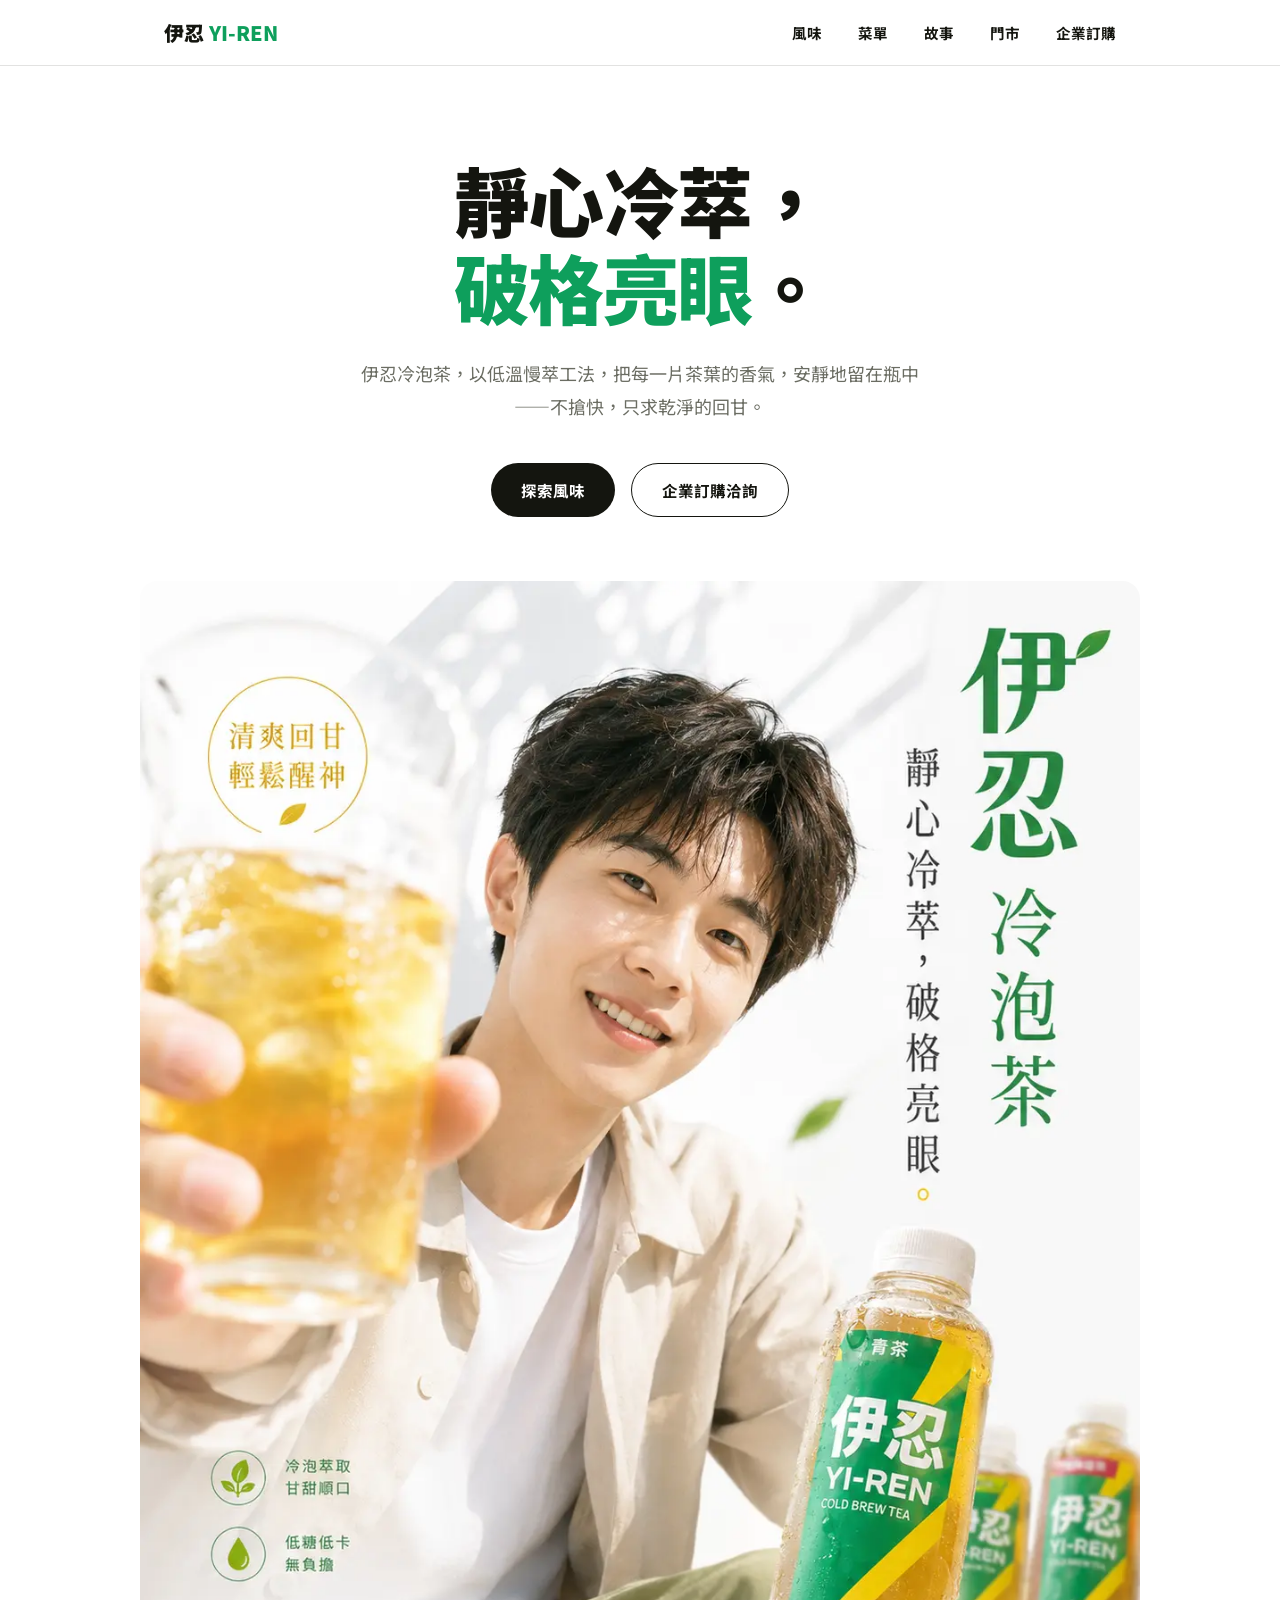
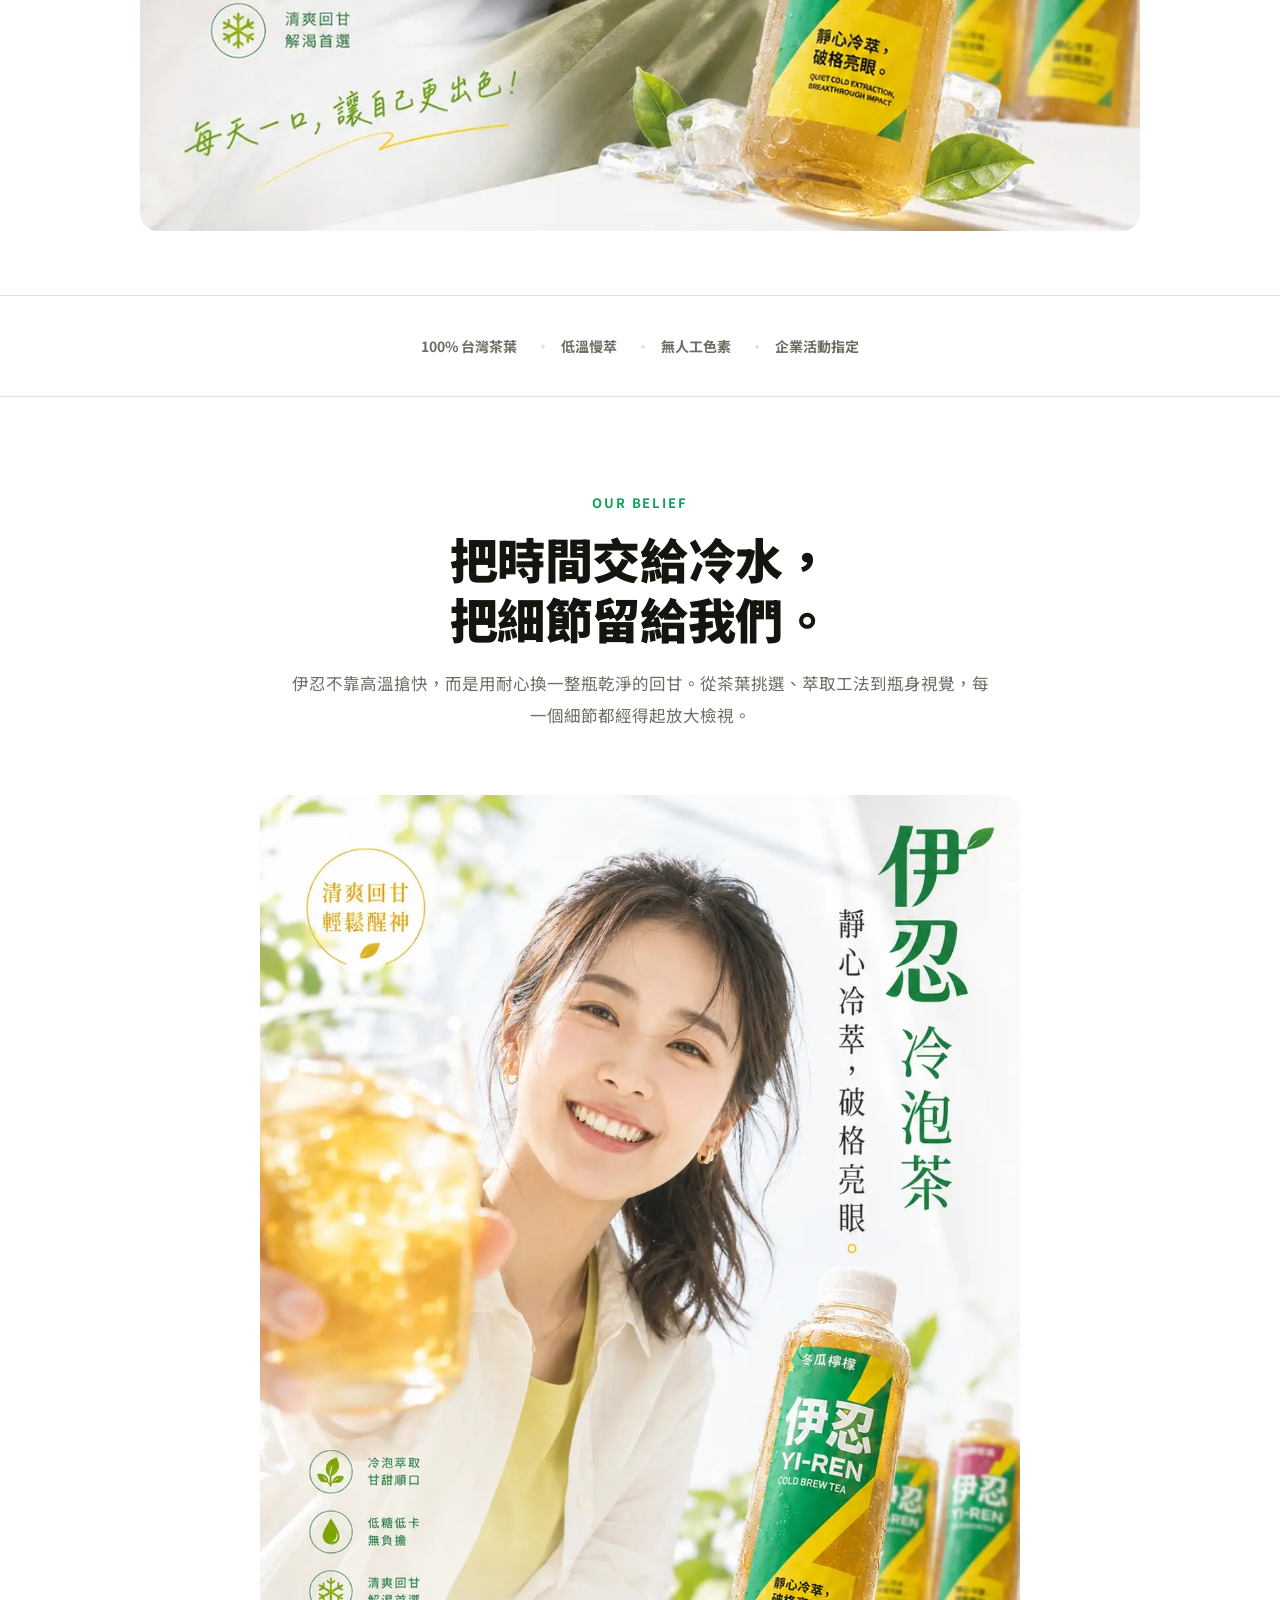
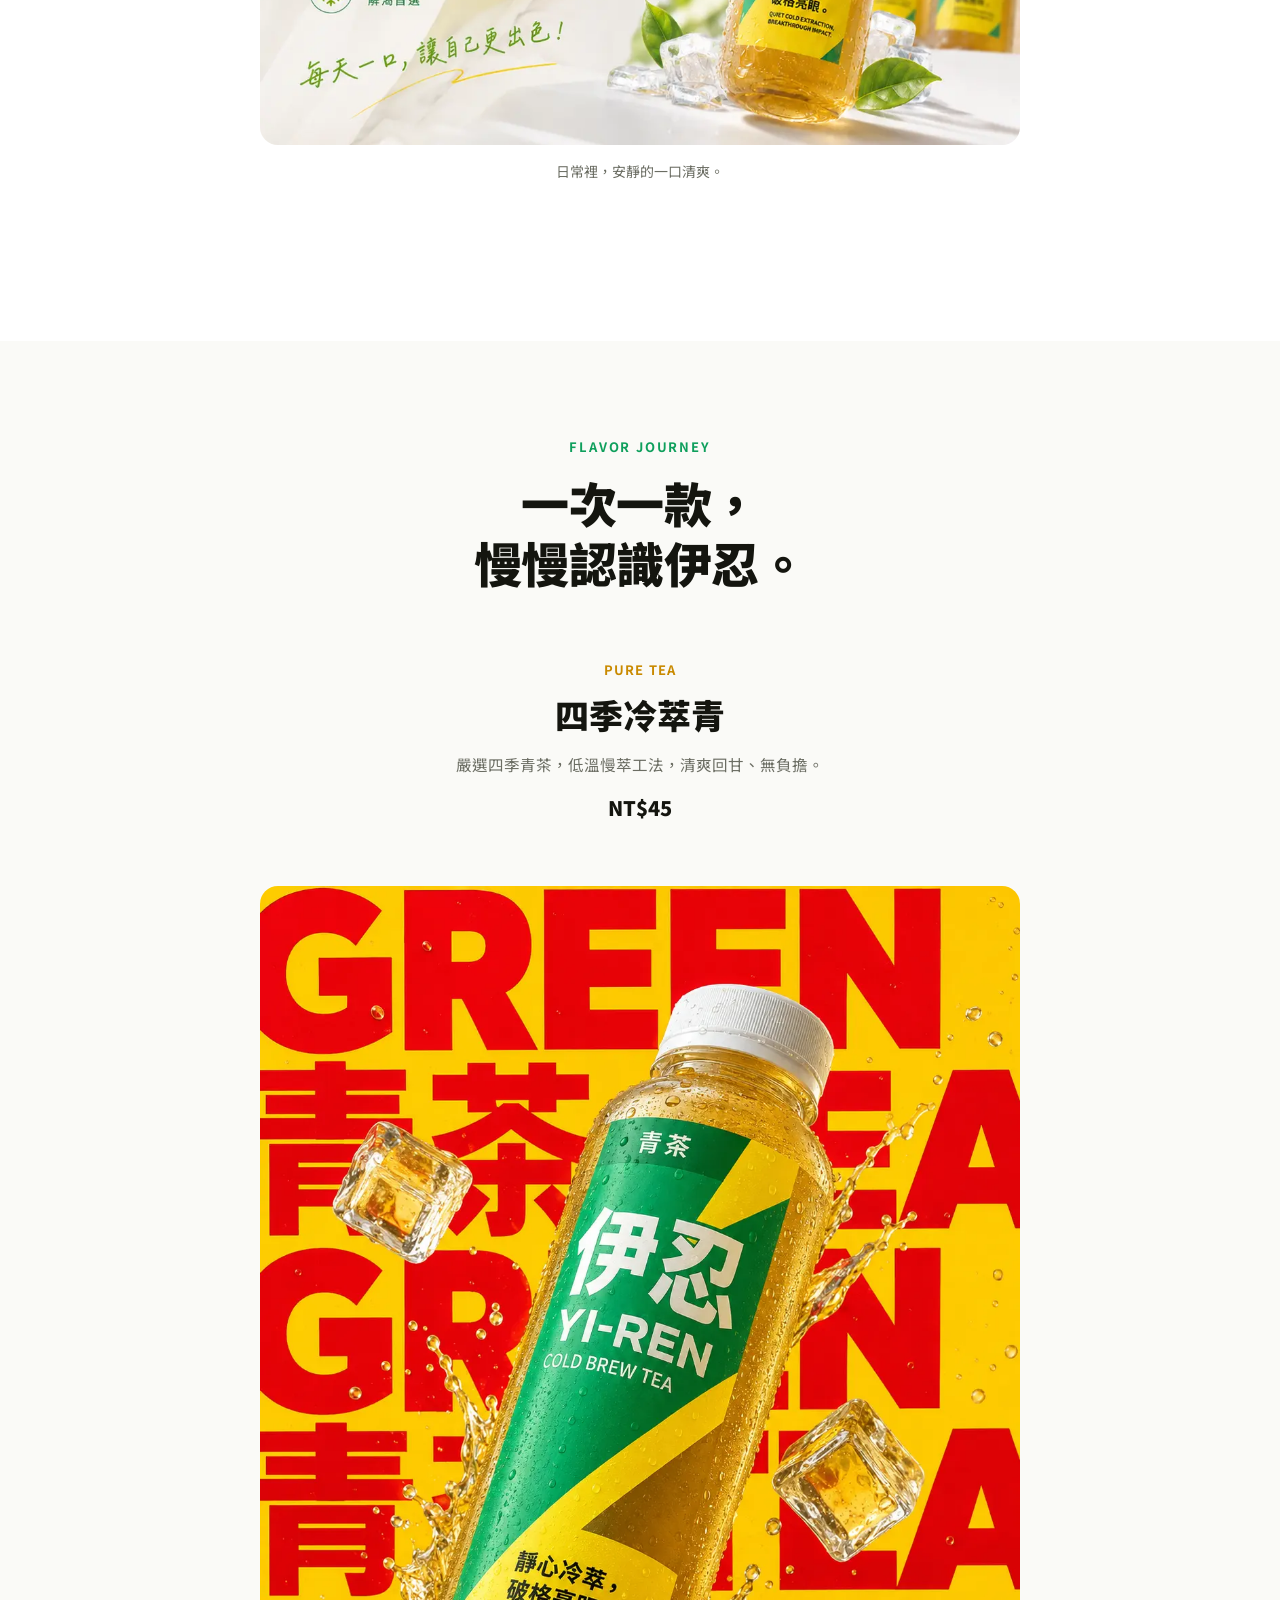
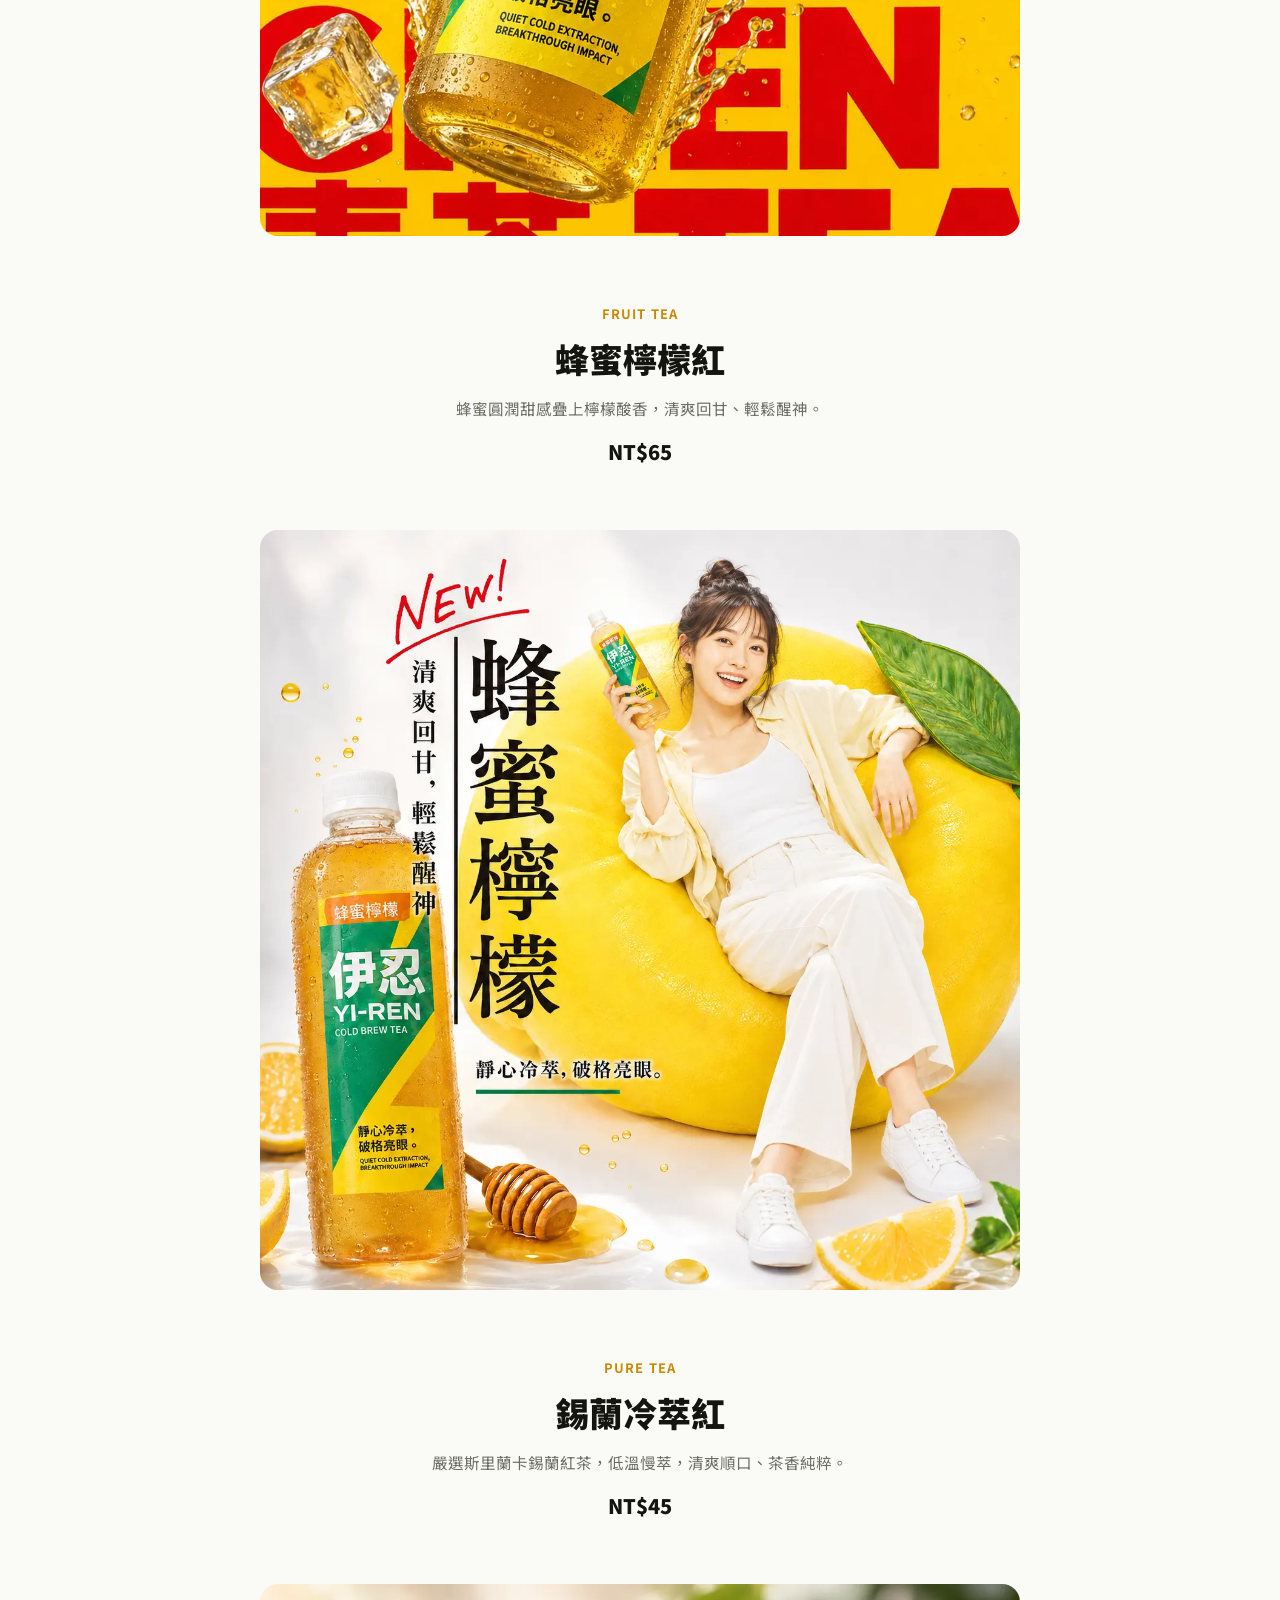
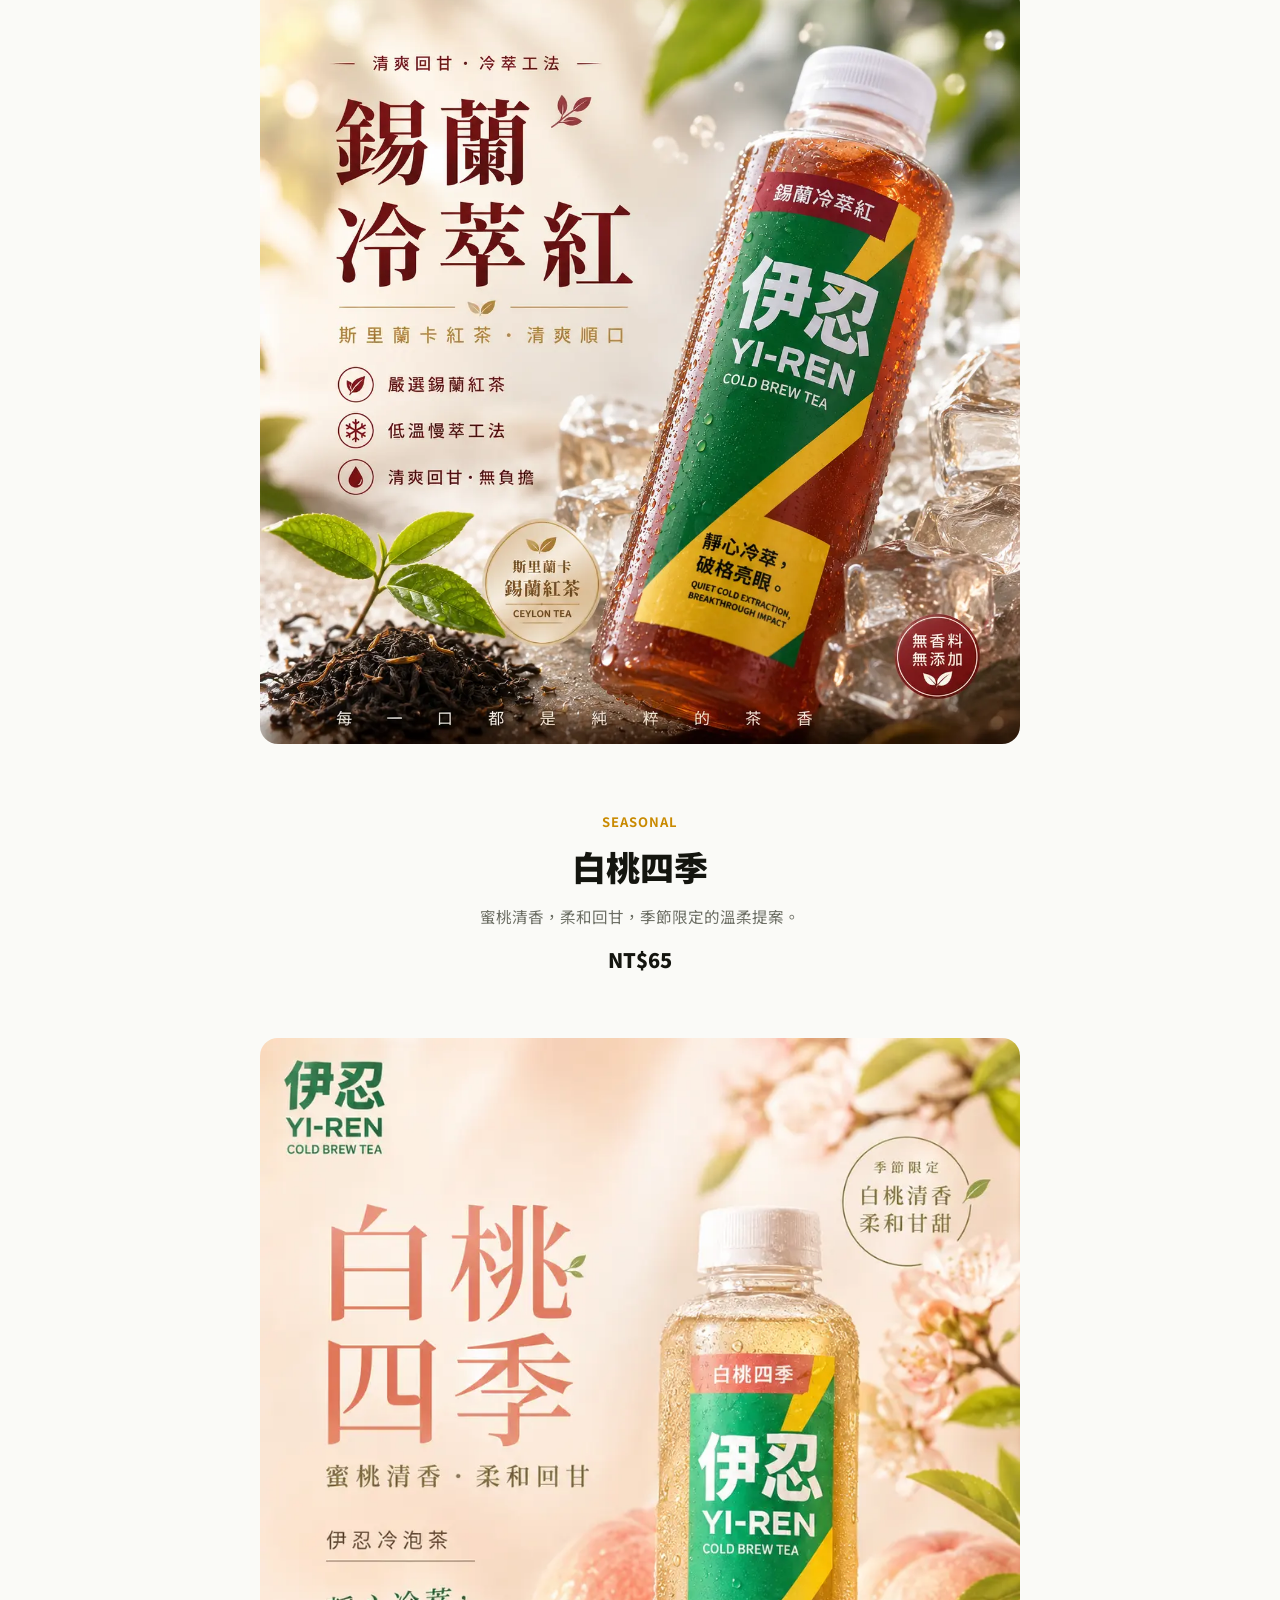
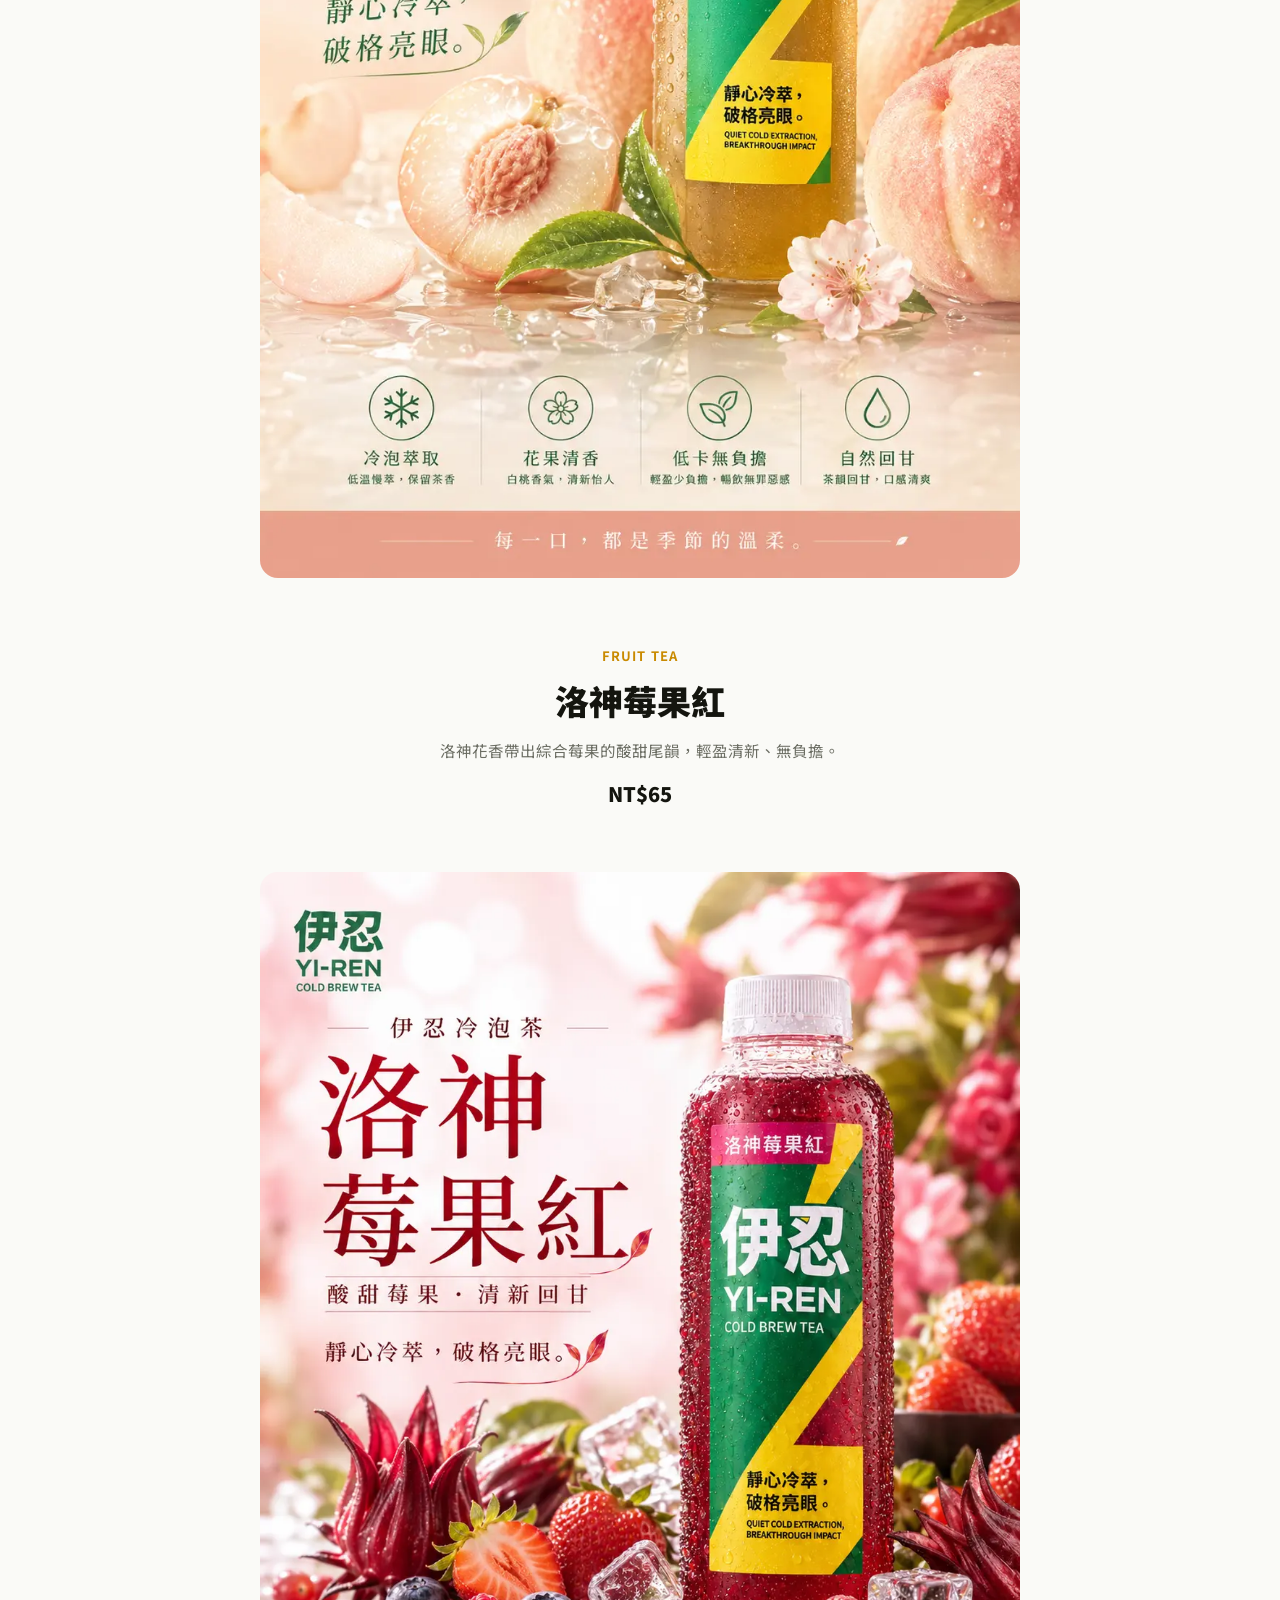
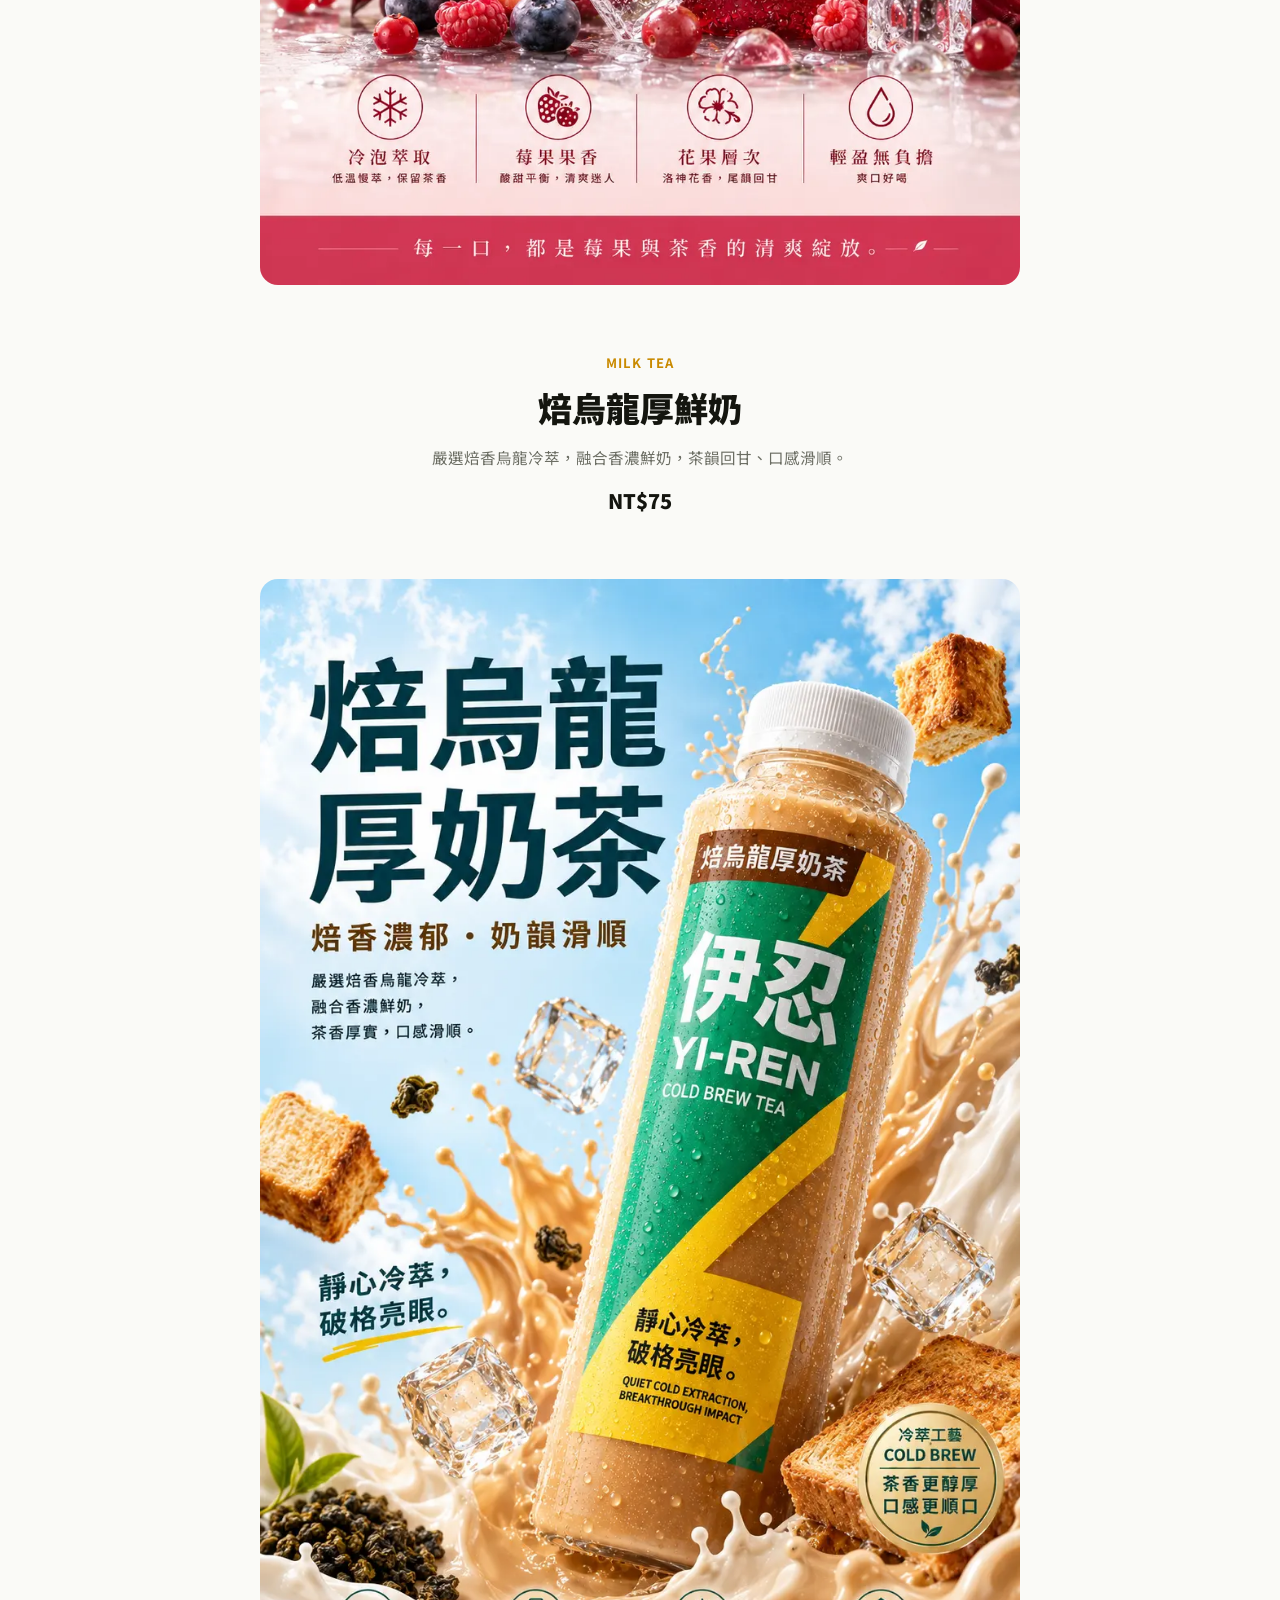
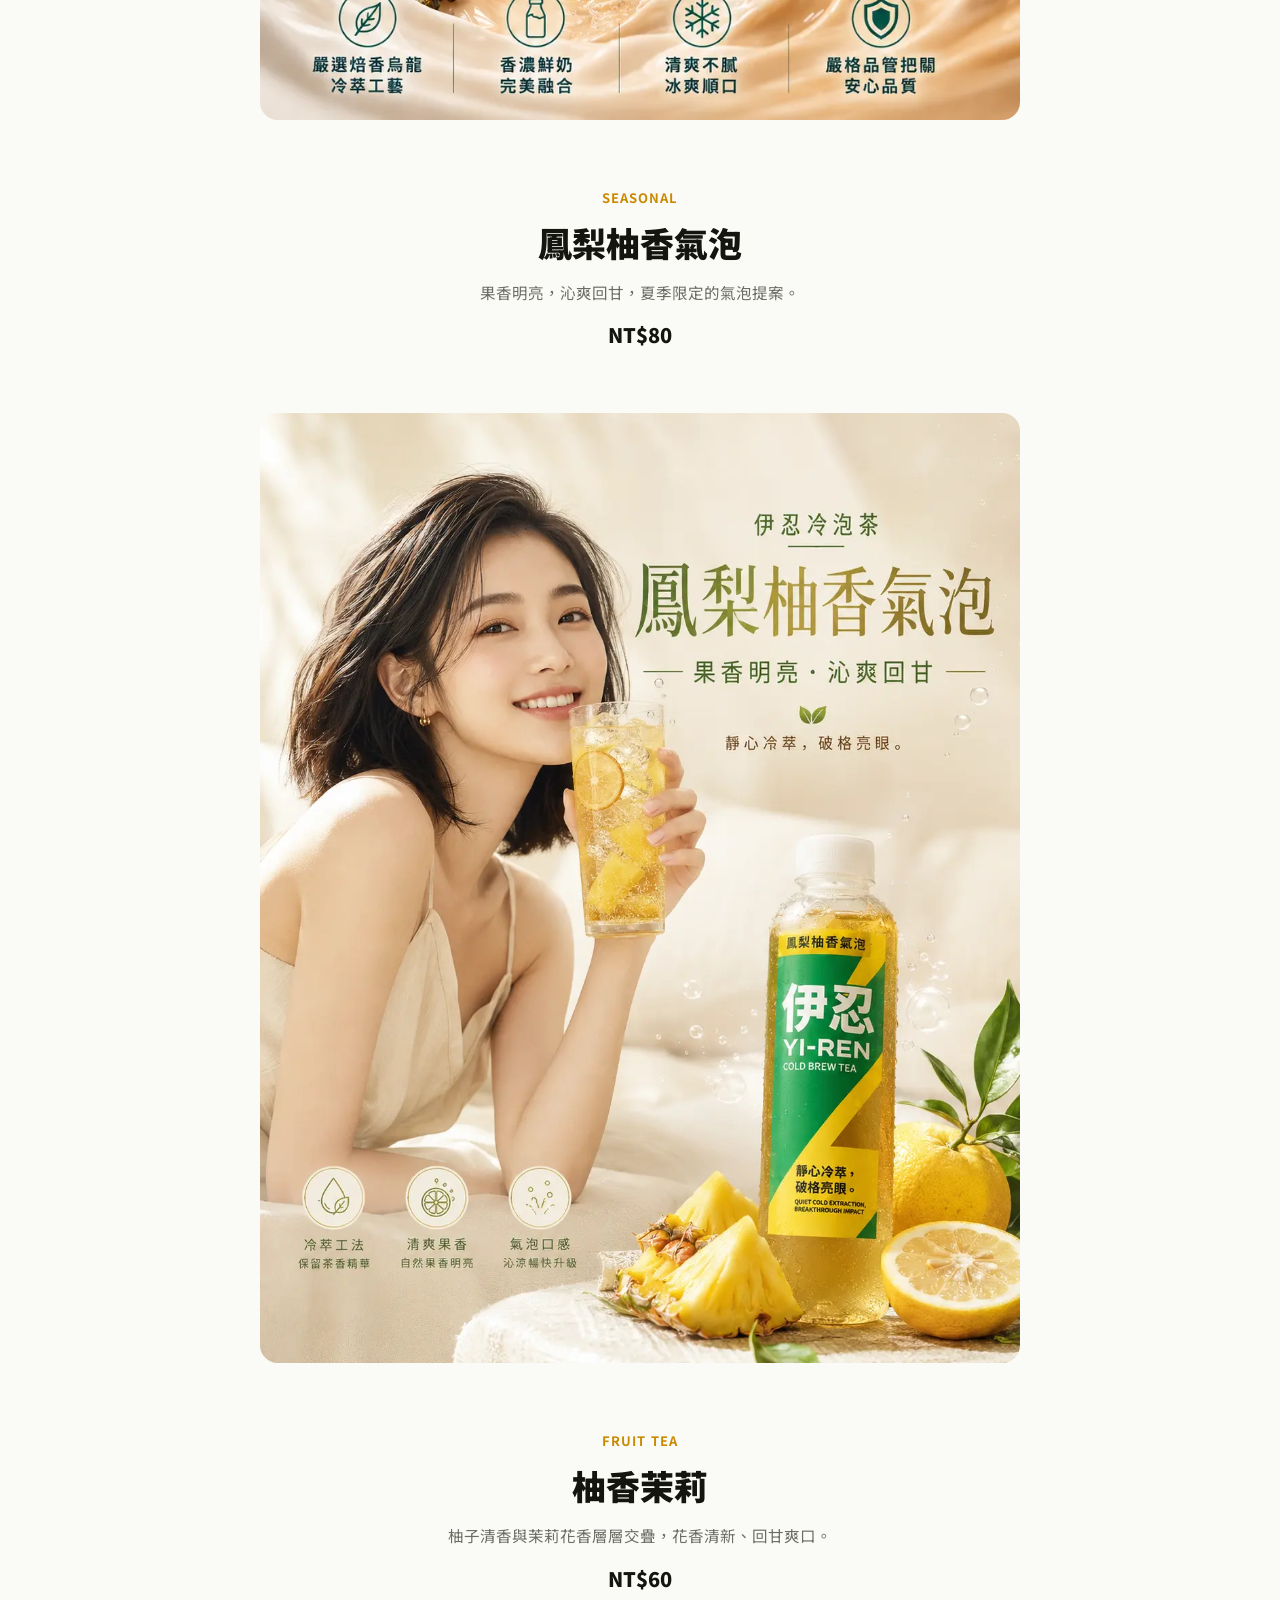
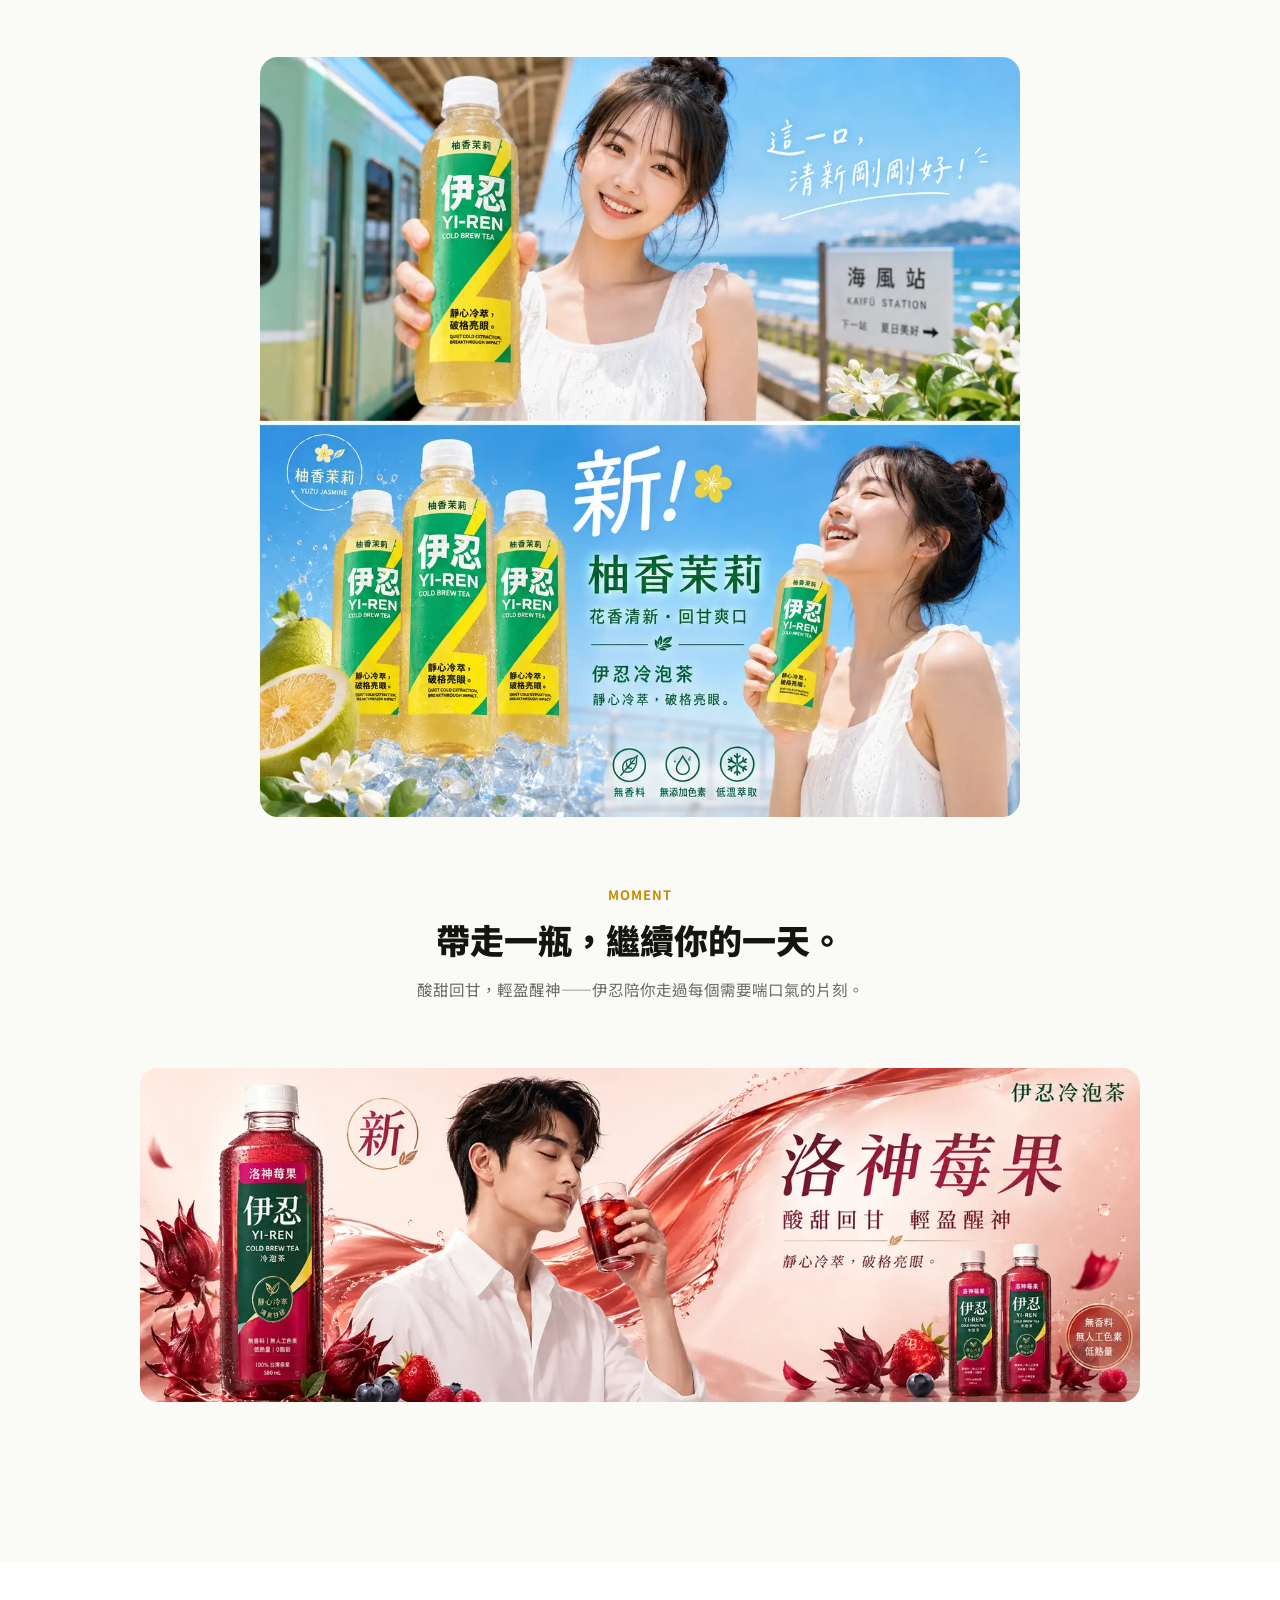
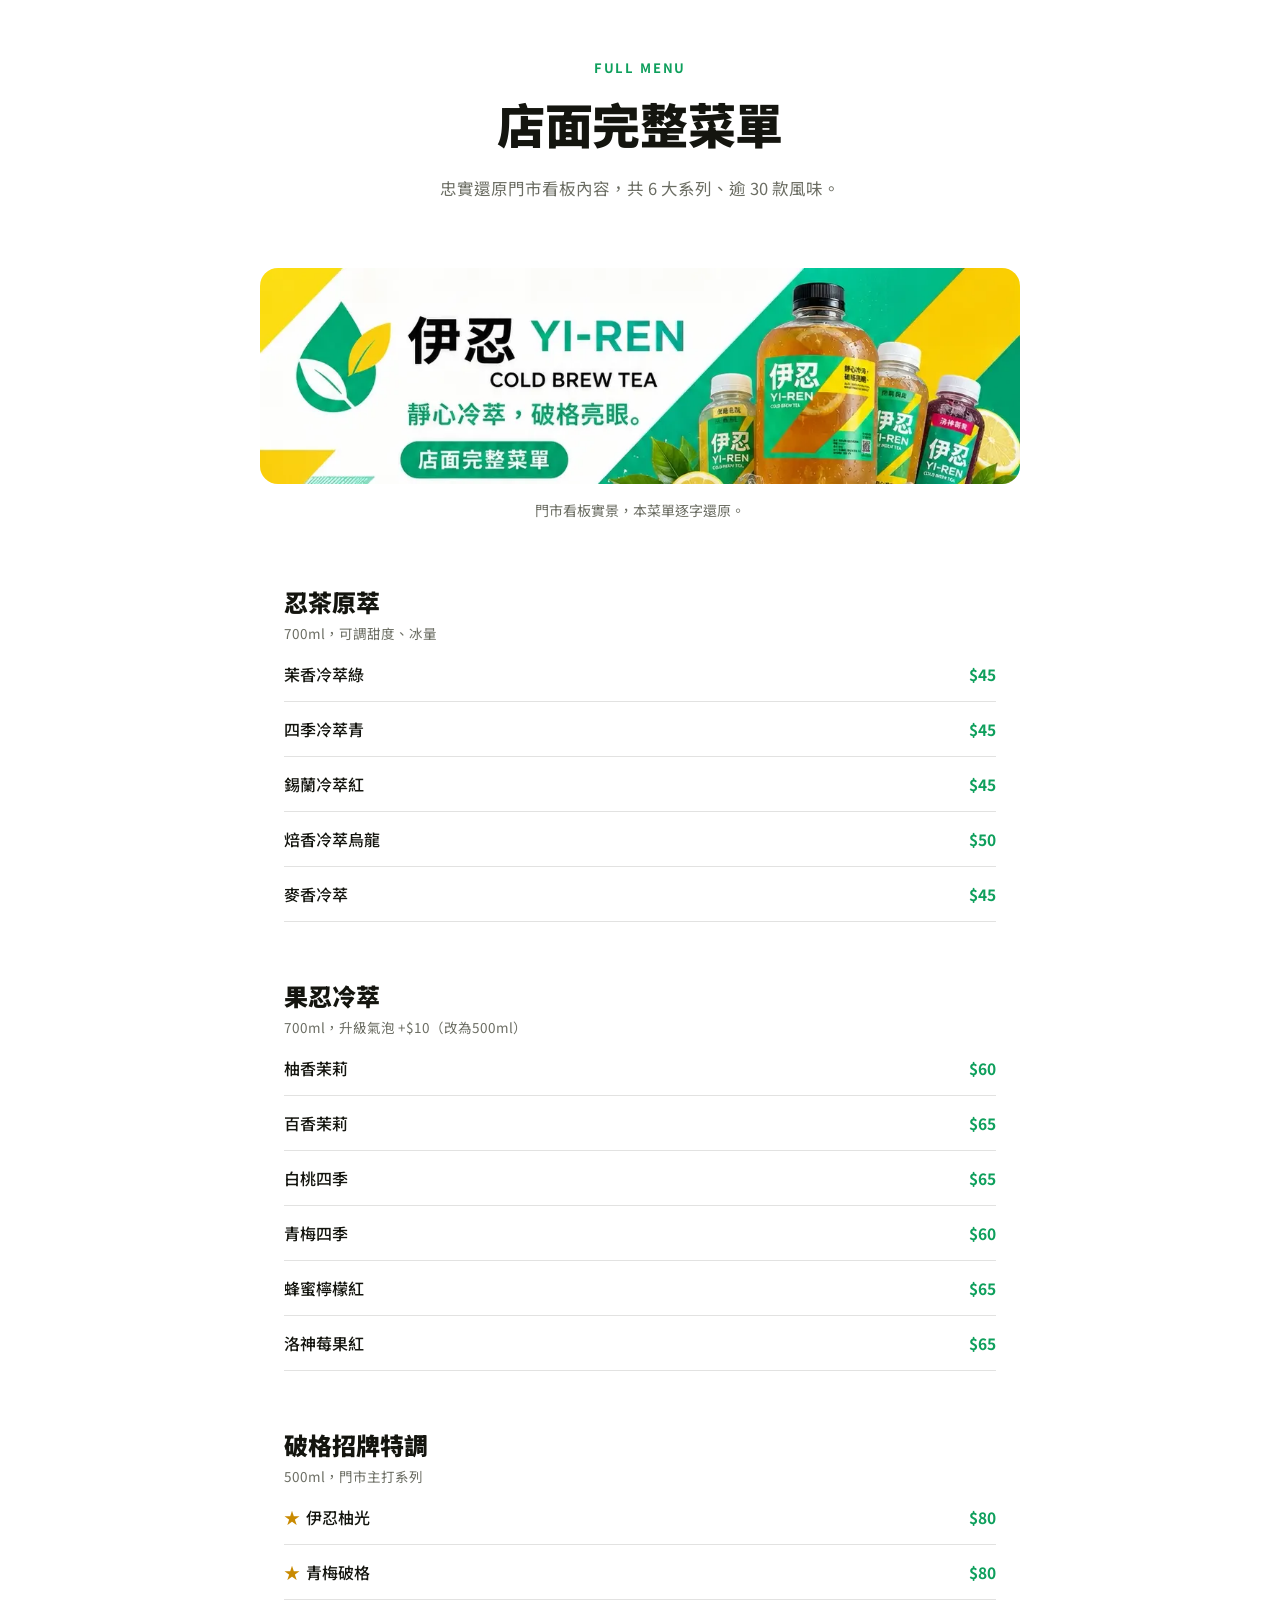
==== index.html @ 2ba52d92 "Add files via upload" ====
<!DOCTYPE html>
<html lang="zh-Hant">
<head>
<meta charset="UTF-8">
<meta name="viewport" content="width=device-width, initial-scale=1.0">
<title>伊忍 YI-REN COLD BREW TEA｜靜心冷萃，破格亮眼</title>
<meta name="description" content="伊忍 YI-REN 冷泡茶：低溫慢萃，完整門市菜單、品牌故事、企業訂購服務。靜心冷萃，破格亮眼。">
<meta property="og:title" content="伊忍 YI-REN COLD BREW TEA｜靜心冷萃，破格亮眼">
<meta property="og:description" content="低溫慢萃的冷泡茶。完整門市菜單、品牌故事、企業活動訂購。">
<meta property="og:type" content="website">
<meta property="og:image" content="images/hero-male-qingcha.webp">
<link rel="icon" href="data:image/svg+xml,%3Csvg xmlns='http://www.w3.org/2000/svg' viewBox='0 0 100 100'%3E%3Ccircle cx='50' cy='50' r='48' fill='%230E9F5C'/%3E%3C/svg%3E">
<link rel="stylesheet" href="css/style.css">
</head>
<body>

<!-- ============ NAV ============ -->
<nav class="site-nav">
  <div class="nav-inner">
    <a href="#top" class="brand-4">伊忍 <span>YI-REN</span></a>
    <ul class="nav-links-4">
      <li><a href="#flavors">風味</a></li>
      <li><a href="#menu">菜單</a></li>
      <li><a href="#story">故事</a></li>
      <li><a href="#store">門市</a></li>
      <li><a href="#b2b">企業訂購</a></li>
    </ul>
    <button class="nav-toggle-4" aria-label="開啟選單" aria-expanded="false">
      <svg width="20" height="20" viewBox="0 0 24 24" fill="none" stroke="currentColor" stroke-width="2"><line x1="3" y1="7" x2="21" y2="7"/><line x1="3" y1="12" x2="21" y2="12"/><line x1="3" y1="17" x2="21" y2="17"/></svg>
    </button>
  </div>
  <div class="mobile-panel-4">
    <ul>
      <li><a href="#flavors">風味</a></li>
      <li><a href="#menu">菜單</a></li>
      <li><a href="#story">故事</a></li>
      <li><a href="#store">門市</a></li>
      <li><a href="#b2b" class="mobile-cta-4">企業訂購</a></li>
    </ul>
  </div>
</nav>

<main id="top">

  <!-- ============ HERO ============ -->
  <section class="hero-4">
    <div class="col reveal-4">
      <h1 class="hero-4-title">靜心冷萃，<br><span class="hl">破格亮眼</span>。</h1>
      <p class="hero-4-sub">伊忍冷泡茶，以低溫慢萃工法，把每一片茶葉的香氣，安靜地留在瓶中——不搶快，只求乾淨的回甘。</p>
      <div class="hero-4-actions">
        <a href="#flavors" class="btn btn-dark">探索風味</a>
        <a href="#b2b" class="btn btn-line">企業訂購洽詢</a>
      </div>
    </div>

    <div class="photo-block full reveal-4">
      <img src="images/hero-male-qingcha.webp" alt="伊忍冷泡茶，靜心冷萃、破格亮眼" width="1120" height="1400">
    </div>
  </section>

  <!-- ============ STAT LINE ============ -->
  <div class="stat-line">
    <ul>
      <li>100% 台灣茶葉</li>
      <li>低溫慢萃</li>
      <li>無人工色素</li>
      <li>企業活動指定</li>
    </ul>
  </div>

  <!-- ============ INTRO ============ -->
  <section class="section">
    <div class="col reveal-4" style="text-align:center;">
      <span class="eyebrow">Our Belief</span>
      <h2 class="section-title">把時間交給冷水，<br>把細節留給我們。</h2>
      <p class="section-body">伊忍不靠高溫搶快，而是用耐心換一整瓶乾淨的回甘。從茶葉挑選、萃取工法到瓶身視覺，每一個細節都經得起放大檢視。</p>
    </div>

    <div class="photo-block contained reveal-4">
      <img src="images/hero-lifestyle-honey.webp" alt="伊忍冷泡茶，日常的一口清爽" width="1120" height="1400">
      <p class="cap">日常裡，安靜的一口清爽。</p>
    </div>
  </section>

  <!-- ============ FLAVOR JOURNEY ============ -->
  <section id="flavors" class="section" style="background:#FAFAF7;">
    <div class="col reveal-4" style="text-align:center; margin-bottom:8px;">
      <span class="eyebrow">Flavor Journey</span>
      <h2 class="section-title">一次一款，<br>慢慢認識伊忍。</h2>
    </div>

    <div class="flavor-entry reveal-4" style="margin-top:64px;">
      <span class="tag">Pure Tea</span>
      <h3>四季冷萃青</h3>
      <p>嚴選四季青茶，低溫慢萃工法，清爽回甘、無負擔。</p>
      <span class="price">NT$45</span>
    </div>
    <div class="photo-block contained reveal-4">
      <img src="images/flavor-qingcha-green.webp" alt="伊忍四季冷萃青" width="1120" height="1400">
    </div>

    <div class="flavor-entry reveal-4">
      <span class="tag">Fruit Tea</span>
      <h3>蜂蜜檸檬紅</h3>
      <p>蜂蜜圓潤甜感疊上檸檬酸香，清爽回甘、輕鬆醒神。</p>
      <span class="price">NT$65</span>
    </div>
    <div class="photo-block contained reveal-4">
      <img src="images/flavor-honey-lemon.webp" alt="伊忍蜂蜜檸檬紅" width="1254" height="1254">
    </div>

    <div class="flavor-entry reveal-4">
      <span class="tag">Pure Tea</span>
      <h3>錫蘭冷萃紅</h3>
      <p>嚴選斯里蘭卡錫蘭紅茶，低溫慢萃，清爽順口、茶香純粹。</p>
      <span class="price">NT$45</span>
    </div>
    <div class="photo-block contained reveal-4">
      <img src="images/flavor-ceylon-red.webp" alt="伊忍錫蘭冷萃紅" width="1254" height="1254">
    </div>

    <div class="flavor-entry reveal-4">
      <span class="tag">Seasonal</span>
      <h3>白桃四季</h3>
      <p>蜜桃清香，柔和回甘，季節限定的溫柔提案。</p>
      <span class="price">NT$65</span>
    </div>
    <div class="photo-block contained reveal-4">
      <img src="images/flavor-white-peach.webp" alt="伊忍白桃四季" width="933" height="1400">
    </div>

    <div class="flavor-entry reveal-4">
      <span class="tag">Fruit Tea</span>
      <h3>洛神莓果紅</h3>
      <p>洛神花香帶出綜合莓果的酸甜尾韻，輕盈清新、無負擔。</p>
      <span class="price">NT$65</span>
    </div>
    <div class="photo-block contained reveal-4">
      <img src="images/flavor-hibiscus-berry.webp" alt="伊忍洛神莓果紅" width="1050" height="1400">
    </div>

    <div class="flavor-entry reveal-4">
      <span class="tag">Milk Tea</span>
      <h3>焙烏龍厚鮮奶</h3>
      <p>嚴選焙香烏龍冷萃，融合香濃鮮奶，茶韻回甘、口感滑順。</p>
      <span class="price">NT$75</span>
    </div>
    <div class="photo-block contained reveal-4">
      <img src="images/flavor-oolong-milktea.webp" alt="伊忍焙烏龍厚鮮奶" width="933" height="1400">
    </div>

    <div class="flavor-entry reveal-4">
      <span class="tag">Seasonal</span>
      <h3>鳳梨柚香氣泡</h3>
      <p>果香明亮，沁爽回甘，夏季限定的氣泡提案。</p>
      <span class="price">NT$80</span>
    </div>
    <div class="photo-block contained reveal-4">
      <img src="images/flavor-pineapple-yuzu.webp" alt="伊忍鳳梨柚香氣泡" width="1120" height="1400">
    </div>

    <div class="flavor-entry reveal-4">
      <span class="tag">Fruit Tea</span>
      <h3>柚香茉莉</h3>
      <p>柚子清香與茉莉花香層層交疊，花香清新、回甘爽口。</p>
      <span class="price">NT$60</span>
    </div>
    <div class="photo-block contained reveal-4">
      <img src="images/promo-yuzu-jasmine-lifestyle.webp" alt="伊忍柚香茉莉，海風車站" width="1254" height="1254">
    </div>

    <div class="flavor-entry reveal-4">
      <span class="tag">Moment</span>
      <h3>帶走一瓶，繼續你的一天。</h3>
      <p>酸甜回甘，輕盈醒神——伊忍陪你走過每個需要喘口氣的片刻。</p>
    </div>
    <div class="photo-block full reveal-4">
      <img src="images/promo-hibiscus-lifestyle.webp" alt="伊忍洛神莓果，酸甜回甘" width="1400" height="467">
    </div>
  </section>

  <!-- ============ MENU ============ -->
  <section id="menu" class="section">
    <div class="col reveal-4" style="text-align:center;">
      <span class="eyebrow">Full Menu</span>
      <h2 class="section-title">店面完整菜單</h2>
      <p class="section-body">忠實還原門市看板內容，共 6 大系列、逾 30 款風味。</p>
    </div>

    <div class="photo-block contained reveal-4">
      <img src="images/menu-header-strip.webp" alt="伊忍門市菜單看板" width="1055" height="300">
      <p class="cap">門市看板實景，本菜單逐字還原。</p>
    </div>

    <div class="col reveal-4" style="margin-top:60px;">

      <div class="menu-cat-4">
        <div class="menu-cat-4-head"><h3>忍茶原萃</h3><span class="meta">700ml，可調甜度、冰量</span></div>
        <div class="menu-row-4"><span class="name">茉香冷萃綠</span><span class="price">$45</span></div>
        <div class="menu-row-4"><span class="name">四季冷萃青</span><span class="price">$45</span></div>
        <div class="menu-row-4"><span class="name">錫蘭冷萃紅</span><span class="price">$45</span></div>
        <div class="menu-row-4"><span class="name">焙香冷萃烏龍</span><span class="price">$50</span></div>
        <div class="menu-row-4"><span class="name">麥香冷萃</span><span class="price">$45</span></div>
      </div>

      <div class="menu-cat-4">
        <div class="menu-cat-4-head"><h3>果忍冷萃</h3><span class="meta">700ml，升級氣泡 +$10（改為500ml）</span></div>
        <div class="menu-row-4"><span class="name">柚香茉莉</span><span class="price">$60</span></div>
        <div class="menu-row-4"><span class="name">百香茉莉</span><span class="price">$65</span></div>
        <div class="menu-row-4"><span class="name">白桃四季</span><span class="price">$65</span></div>
        <div class="menu-row-4"><span class="name">青梅四季</span><span class="price">$60</span></div>
        <div class="menu-row-4"><span class="name">蜂蜜檸檬紅</span><span class="price">$65</span></div>
        <div class="menu-row-4"><span class="name">洛神莓果紅</span><span class="price">$65</span></div>
      </div>

      <div class="menu-cat-4">
        <div class="menu-cat-4-head"><h3>破格招牌特調</h3><span class="meta">500ml，門市主打系列</span></div>
        <div class="menu-row-4"><span class="name"><span class="star">★</span>伊忍柚光</span><span class="price">$80</span></div>
        <div class="menu-row-4"><span class="name"><span class="star">★</span>青梅破格</span><span class="price">$80</span></div>
        <div class="menu-row-4"><span class="name"><span class="star">★</span>白桃雲朵青</span><span class="price">$80</span></div>
        <div class="menu-row-4"><span class="name">洛神赤霞</span><span class="price">$75</span></div>
        <div class="menu-row-4"><span class="name">百香雙果綠</span><span class="price">$75</span></div>
      </div>

      <div class="menu-cat-4">
        <div class="menu-cat-4-head"><h3>雲上鮮奶茶</h3><span class="meta">500ml，使用鮮奶，不使用奶精</span></div>
        <div class="menu-row-4"><span class="name">錫蘭厚鮮奶</span><span class="price">$70</span></div>
        <div class="menu-row-4"><span class="name">焙烏龍厚鮮奶</span><span class="price">$75</span></div>
        <div class="menu-row-4"><span class="name">茉莉鮮奶綠</span><span class="price">$70</span></div>
        <div class="menu-row-4"><span class="name">白玉錫蘭厚鮮奶</span><span class="price">$80</span></div>
        <div class="menu-row-4"><span class="name">海鹽雲朵紅</span><span class="price">$70</span></div>
        <div class="menu-row-4"><span class="name">海鹽雲朵烏龍</span><span class="price">$75</span></div>
      </div>

      <div class="menu-cat-4">
        <div class="menu-cat-4-head"><h3>無咖啡因選擇</h3></div>
        <div class="menu-row-4"><span class="name">麥香冷萃</span><span class="price">$45</span></div>
        <div class="menu-row-4"><span class="name">蜂蜜檸檬氣泡</span><span class="price">$65</span></div>
        <div class="menu-row-4"><span class="name">洛神莓果氣泡</span><span class="price">$70</span></div>
        <div class="menu-row-4"><span class="name">白桃晶球氣泡</span><span class="price">$75</span></div>
      </div>

      <div class="menu-cat-4" style="margin-bottom:0;">
        <div class="menu-cat-4-head"><h3>季節限定</h3></div>
        <div class="menu-row-4"><span class="name">芒果百香冷萃青〈春夏〉</span><span class="price">$80</span></div>
        <div class="menu-row-4"><span class="name">鳳梨柚香氣泡〈春夏〉</span><span class="price">$80</span></div>
        <div class="menu-row-4"><span class="name">草莓雲朵鮮奶〈秋冬〉</span><span class="price">$90</span></div>
        <div class="menu-row-4"><span class="name">桂花焙香烏龍〈秋冬〉</span><span class="price">$65</span></div>
      </div>

      <div class="menu-note-4">
        <p><strong>加料與升級：</strong>白玉珍珠 +$10・茉莉茶凍 +$10・愛玉 +$10・寒天晶球 +$10・海鹽雲朵奶霜 +$15・升級氣泡 +$10</p>
        <p style="margin-top:12px;"><strong>甜度／冰量：</strong>原茶、鮮奶茶可調整甜度（無糖～正常）與冰量（正常冰～去冰）；果茶、特調系列以清爽果香／標準果香調整；氣泡系列冰量固定，建議立即飲用。</p>
      </div>

      <div class="rank-4">
        <h3>人氣推薦 Top 8</h3>
        <ol>
          <li><span class="no">01</span>伊忍柚光</li>
          <li><span class="no">02</span>青梅破格</li>
          <li><span class="no">03</span>白桃雲朵青</li>
          <li><span class="no">04</span>洛神莓果紅茶氣泡</li>
          <li><span class="no">05</span>百香茉莉冷萃</li>
          <li><span class="no">06</span>白玉錫蘭厚鮮奶</li>
          <li><span class="no">07</span>焙烏龍厚鮮奶</li>
          <li><span class="no">08</span>麥香冷萃</li>
        </ol>
      </div>
    </div>
  </section>

  <!-- ============ BRAND STORY ============ -->
  <section id="story" class="section" style="background:#FAFAF7;">
    <div class="col reveal-4" style="text-align:center;">
      <span class="eyebrow">Brand Story</span>
      <h2 class="section-title">那道對角切線，<br>是等待與破格的交界。</h2>
      <p class="section-body">瓶身上的黃綠切線不是隨手一畫——<strong>綠色</strong>是茶葉靜置冷萃的耐心等待，<strong>黃色</strong>是果物在陽光下累積的甜度。兩者相遇的那條斜線，就是「靜心」與「破格」交手的瞬間：安靜等待之後，最後一刻，果香衝破茶湯，亮眼登場。</p>
      <p class="section-body">「忍」也是這個意思——不是隱忍，是忍者的沉靜與精準：什麼時候該等，什麼時候該出手，伊忍都算好了。</p>
    </div>

    <div class="photo-block full reveal-4">
      <img src="images/brand-billboard.webp" alt="伊忍品牌視覺牆面，靜心冷萃、破格亮眼" width="1400" height="1050">
    </div>
  </section>

  <!-- ============ CRAFT / PACKAGING ============ -->
  <section class="section">
    <div class="col reveal-4" style="text-align:center;">
      <span class="eyebrow">Craft &amp; Packaging</span>
      <h2 class="section-title">工藝與包裝</h2>
      <p class="section-body">從瓶身標籤到門市周邊，同一套黃綠語言，一致延伸。</p>
    </div>

    <div class="photo-block snug reveal-4">
      <img src="images/pkg-label-detail.webp" alt="伊忍瓶身標籤正反面" width="320" height="310">
      <p class="cap">瓶身標籤，正面設計、背面誠實標示。</p>
    </div>

    <div class="photo-block full reveal-4">
      <img src="images/pkg-product-lineup.webp" alt="伊忍全系列產品陣列" width="978" height="320">
      <p class="cap">產品系列包裝，從冷萃茶到 700ml 分享瓶。</p>
    </div>

    <div class="photo-block contained reveal-4">
      <img src="images/pkg-team-apparel.webp" alt="伊忍員工制服、圍裙與帽款" width="660" height="230">
      <p class="cap">從吧台到街口，團隊共同穿上的那一種綠。</p>
    </div>

    <div class="photo-block contained reveal-4">
      <img src="images/pkg-takeaway-set.webp" alt="伊忍外帶杯、杯套與封口貼紙" width="590" height="195">
      <p class="cap">外帶杯與封口貼紙，隨手一瓶也講究。</p>
    </div>

    <div class="photo-block contained reveal-4">
      <img src="images/pkg-merch-gifting.webp" alt="伊忍品牌周邊：提袋、保溫杯、筆記本、萬用袋" width="800" height="235">
      <p class="cap">品牌周邊，也是活動最好的伴手禮。</p>
    </div>
  </section>

  <!-- ============ STORE ============ -->
  <section id="store" class="section" style="background:#FAFAF7;">
    <div class="col reveal-4" style="text-align:center;">
      <span class="eyebrow">Store Experience</span>
      <h2 class="section-title">找個位置，<br>把腳步慢下來。</h2>
      <p class="section-body">黃綠幾何拉門、外帶窗口，讓經過的人也能順路帶走一瓶乾淨的茶——不只是一間店，更是街角的小小停頓點。</p>
      <ul class="meta-list-4" style="display:inline-flex; flex-direction:column; text-align:left;">
        <li><span class="label">Location</span><span>台南市中西區（籌備中，詳細地址將於開幕前公佈）</span></li>
        <li><span class="label">Hours</span><span>10:00–21:00　全年無休</span></li>
      </ul>
    </div>

    <div class="photo-block full reveal-4">
      <img src="images/store-storefront.webp" alt="伊忍 YI-REN 實體門市" width="1400" height="1050">
    </div>
  </section>

  <!-- ============ B2B ============ -->
  <section id="b2b" class="section">
    <div class="col reveal-4" style="text-align:center;">
      <span class="eyebrow">Event Catering</span>
      <h2 class="section-title">讓活動的每一杯，<br>都值得被記住。</h2>
      <p class="section-body">捨棄廉價紙杯，我們為企業公關、論壇與婚宴，提供高質感的瓶裝冷萃茶飲，成為現場最好記的細節——客製化企業貼紙、冷鏈專車配送、專屬企劃顧問，以及提袋、保溫杯等品牌周邊贈禮，都可以另外洽詢。</p>

      <a href="https://line.me/ti/p/b4cw8g0Qvp" target="_blank" rel="noopener" class="btn btn-line" style="margin-top:36px; border-color:#06C755; color:#06C755; font-size:17px; padding:17px 34px;">
        <svg width="20" height="20" viewBox="0 0 24 24" fill="currentColor"><path d="M12 2C6.48 2 2 5.94 2 10.8c0 4.36 3.58 8.01 8.42 8.72.33.07.77.22.88.5.1.26.07.66.03.92l-.14.86c-.04.26-.2 1 .87.55 1.08-.46 5.8-3.42 7.92-5.85C21.24 14.1 22 12.53 22 10.8 22 5.94 17.52 2 12 2Z"/></svg>
        加 LINE 好友洽詢
      </a>
      <p style="margin-top:16px; font-size:13.5px; color:var(--muted);">加好友後直接留言活動日期與需求數量，我們幾乎秒回。<br>或來信：<a href="mailto:d721104@gmail.com" style="text-decoration:underline;">d721104@gmail.com</a></p>
    </div>
  </section>

</main>

<!-- ============ FOOTER ============ -->
<footer class="footer-4">
  <div class="col">
    <span class="brand-4">伊忍 <span>YI-REN</span></span>
    <p>靜心冷萃，破格亮眼。我們相信好茶不必喧嘩，時間會替我們把話說完。</p>

    <div class="footer-4-links">
      <a href="#flavors">風味</a>
      <a href="#menu">菜單</a>
      <a href="#store">門市</a>
      <a href="#b2b">企業訂購</a>
    </div>

    <div class="footer-4-social">
      <a href="#" aria-label="Instagram"><svg width="18" height="18" viewBox="0 0 24 24" fill="none" stroke="currentColor" stroke-width="1.8"><rect x="2" y="2" width="20" height="20" rx="5"/><path d="M16 11.37A4 4 0 1 1 12.63 8 4 4 0 0 1 16 11.37z"/><line x1="17.5" y1="6.5" x2="17.51" y2="6.5"/></svg></a>
      <a href="#" aria-label="Facebook"><svg width="18" height="18" viewBox="0 0 24 24" fill="none" stroke="currentColor" stroke-width="1.8"><path d="M18 2h-3a5 5 0 0 0-5 5v3H7v4h3v8h4v-8h3l1-4h-4V7a1 1 0 0 1 1-1h3z"/></svg></a>
      <a href="https://line.me/ti/p/b4cw8g0Qvp" target="_blank" rel="noopener" aria-label="LINE" style="color:#06C755; border-color:#06C755;"><svg width="18" height="18" viewBox="0 0 24 24" fill="currentColor"><path d="M12 2C6.48 2 2 5.94 2 10.8c0 4.36 3.58 8.01 8.42 8.72.33.07.77.22.88.5.1.26.07.66.03.92l-.14.86c-.04.26-.2 1 .87.55 1.08-.46 5.8-3.42 7.92-5.85C21.24 14.1 22 12.53 22 10.8 22 5.94 17.52 2 12 2Z"/></svg></a>
    </div>

    <form class="newsletter-4" id="newsletter-form-4">
      <input type="email" placeholder="訂閱獲得季節限定風味資訊" required>
      <button type="submit">訂閱</button>
    </form>

    <p class="footer-4-bottom">&copy; 2026 YI-REN COLD BREW TEA. ALL RIGHTS RESERVED.</p>
  </div>
</footer>

<script src="js/main.js"></script>
</body>
</html>
---- css/style.css ----
/* ==========================================================================
   伊忍 YI-REN COLD BREW TEA — Single-Column Editorial Flow
   Rules: one thing at a time. No side-by-side images. No forced cropping —
   every image renders at its true natural aspect ratio. No product codes.
   ========================================================================== */

@import url('https://fonts.googleapis.com/css2?family=Noto+Sans+TC:wght@400;500;700;900&display=swap');

:root {
  --ink: #14150F;
  --paper: #FFFFFF;
  --leaf: #0E9F5C;
  --amber: #C98A00;
  --muted: #6B6D63;
  --rule: rgba(20,21,15,0.12);
  --font: 'Noto Sans TC', system-ui, sans-serif;
  --col: 760px;
}

*, *::before, *::after { box-sizing: border-box; }
html { scroll-behavior: smooth; }
@media (prefers-reduced-motion: reduce) {
  html { scroll-behavior: auto; }
  *, *::before, *::after { animation-duration: 0.001ms !important; transition-duration: 0.001ms !important; }
}
body {
  margin: 0;
  background: var(--paper);
  color: var(--ink);
  font-family: var(--font);
  -webkit-font-smoothing: antialiased;
  overflow-x: hidden;
}
img { max-width: 100%; display: block; user-select: none; height: auto; }
a { color: inherit; text-decoration: none; }
button { font-family: inherit; cursor: pointer; background: none; border: none; }
ul { margin: 0; padding: 0; list-style: none; }
h1, h2, h3, h4, p { margin: 0; }
:focus-visible { outline: 2px solid var(--leaf); outline-offset: 3px; }

/* Single content spine — everything lives in this one column */
.col {
  max-width: var(--col);
  margin: 0 auto;
  padding: 0 24px;
}
.col-wide {
  max-width: 1000px;
  margin: 0 auto;
  padding: 0 24px;
}

/* ---------- Type & shared bits ---------- */
.eyebrow {
  display: block;
  font-weight: 700;
  font-size: 13px;
  letter-spacing: 0.14em;
  text-transform: uppercase;
  color: var(--leaf);
  margin-bottom: 16px;
}
.btn {
  display: inline-flex; align-items: center; gap: 8px;
  font-weight: 700; font-size: 15.5px;
  padding: 15px 30px;
  border-radius: 100px;
  transition: background 0.25s ease, color 0.25s ease, transform 0.25s ease;
}
.btn-dark { background: var(--ink); color: var(--paper); }
.btn-dark:hover { background: var(--leaf); transform: translateY(-2px); }
.btn-line { border: 1.5px solid var(--ink); color: var(--ink); }
.btn-line:hover { background: var(--ink); color: var(--paper); }

hr.rule { border: none; border-top: 1px solid var(--rule); margin: 0; }

/* ---------- Photo block: the ONE repeating image pattern ---------- */
.photo-block { margin: 64px auto; }
.photo-block img { width: 100%; border-radius: 18px; }
.photo-block .cap {
  margin-top: 16px;
  font-size: 14px;
  color: var(--muted);
  text-align: center;
}
.photo-block.full { max-width: 1000px; }
.photo-block.contained { max-width: var(--col); }
.photo-block.snug { max-width: 480px; }

.section { padding: 96px 0; }
.section-title {
  font-weight: 900;
  font-size: clamp(32px, 5vw, 48px);
  line-height: 1.25;
  letter-spacing: -0.01em;
}
.section-body { margin-top: 20px; font-size: 16.5px; line-height: 1.9; color: var(--muted); }
.section-body strong { color: var(--ink); }

/* ==========================================================================
   Nav
   ========================================================================== */
.site-nav {
  position: fixed; top: 0; left: 0; right: 0; z-index: 100;
  background: rgba(255,255,255,0.94);
  backdrop-filter: blur(10px);
  border-bottom: 1px solid var(--rule);
}
.nav-inner {
  max-width: 1000px; margin: 0 auto; padding: 18px 24px;
  display: flex; align-items: center; justify-content: space-between;
  transition: padding 0.3s ease;
}
.brand-4 { font-weight: 900; font-size: 20px; }
.brand-4 span { color: var(--leaf); }
.nav-links-4 { display: flex; gap: 36px; font-weight: 700; font-size: 14.5px; }
.nav-links-4 a:hover { color: var(--leaf); }
.nav-toggle-4 { display: none; padding: 6px; }
.mobile-panel-4 { display: none; border-top: 1px solid var(--rule); background: var(--paper); }
.mobile-panel-4.open { display: block; }
.mobile-panel-4 ul { display: flex; flex-direction: column; padding: 22px 24px; gap: 22px; font-weight: 700; font-size: 17px; }
.mobile-panel-4 .mobile-cta-4 { color: var(--leaf); }

@media (max-width: 820px) {
  .nav-links-4 { display: none; }
  .nav-toggle-4 { display: block; }
}

/* ==========================================================================
   Hero — text first, one image below, nothing beside it
   ========================================================================== */
.hero-4 { padding: 156px 0 0; text-align: center; }
.hero-4-title {
  font-weight: 900;
  font-size: clamp(40px, 7vw, 76px);
  line-height: 1.15;
  letter-spacing: -0.02em;
}
.hero-4-title .hl { color: var(--leaf); }
.hero-4-sub {
  margin: 26px auto 0;
  font-size: 18px; line-height: 1.85; color: var(--muted);
  max-width: 560px;
}
.hero-4-actions { display: flex; gap: 16px; justify-content: center; margin-top: 40px; flex-wrap: wrap; }

/* ==========================================================================
   Simple stat line (text only, no image pairing)
   ========================================================================== */
.stat-line {
  padding: 40px 0;
  border-top: 1px solid var(--rule);
  border-bottom: 1px solid var(--rule);
  text-align: center;
}
.stat-line ul { display: flex; flex-wrap: wrap; justify-content: center; gap: 12px 0; }
.stat-line li {
  font-weight: 700; font-size: 14px; color: var(--muted);
  padding: 0 22px;
  position: relative;
}
.stat-line li:not(:first-child)::before {
  content: '·'; position: absolute; left: -3px; color: var(--rule); font-weight: 900;
}

/* ==========================================================================
   Flavor journey — heading, short text, then ONE photo, repeat
   ========================================================================== */
.flavor-entry { max-width: var(--col); margin: 0 auto; padding: 0 24px; text-align: center; }
.flavor-entry .tag { font-weight: 700; font-size: 13px; color: var(--amber); letter-spacing: 0.08em; text-transform: uppercase; }
.flavor-entry h3 { font-weight: 900; font-size: clamp(26px, 3.6vw, 34px); margin: 10px 0 12px; }
.flavor-entry p { color: var(--muted); font-size: 15.5px; line-height: 1.8; max-width: 480px; margin: 0 auto; }
.flavor-entry .price { display: inline-block; margin-top: 14px; font-weight: 900; font-size: 20px; }

/* ==========================================================================
   Menu — plain stacked list, one category at a time
   ========================================================================== */
.menu-cat-4 { margin-bottom: 56px; }
.menu-cat-4:last-child { margin-bottom: 0; }
.menu-cat-4-head { margin-bottom: 4px; }
.menu-cat-4-head h3 { font-weight: 900; font-size: 24px; }
.menu-cat-4-head .meta { font-size: 13.5px; color: var(--muted); margin-top: 4px; display: block; }
.menu-row-4 {
  display: flex; align-items: baseline; justify-content: space-between; gap: 16px;
  padding: 15px 0;
  border-bottom: 1px solid var(--rule);
}
.menu-row-4 .name { font-weight: 500; font-size: 16px; }
.menu-row-4 .name .star { color: var(--amber); margin-right: 6px; }
.menu-row-4 .price { font-weight: 700; font-size: 15.5px; color: var(--leaf); white-space: nowrap; }

.menu-note-4 {
  margin-top: 40px;
  padding-top: 32px;
  border-top: 1px solid var(--rule);
  font-size: 14px; color: var(--muted); line-height: 2;
}
.menu-note-4 strong { color: var(--ink); }

.rank-4 { margin-top: 56px; padding-top: 40px; border-top: 1px solid var(--rule); text-align: center; }
.rank-4 h3 { font-weight: 900; font-size: 22px; margin-bottom: 24px; }
.rank-4 ol { display: flex; flex-direction: column; gap: 10px; max-width: 340px; margin: 0 auto; text-align: left; }
.rank-4 li { display: flex; gap: 14px; font-weight: 500; font-size: 15px; }
.rank-4 .no { font-weight: 900; color: var(--leaf); width: 22px; flex-shrink: 0; }

/* ==========================================================================
   Store / B2B meta list
   ========================================================================== */
.meta-list-4 { margin-top: 28px; display: flex; flex-direction: column; gap: 14px; }
.meta-list-4 li { display: flex; gap: 20px; font-size: 15px; }
.meta-list-4 .label { font-weight: 700; color: var(--leaf); width: 84px; flex-shrink: 0; font-size: 13px; text-transform: uppercase; letter-spacing: 0.04em; }

/* ==========================================================================
   Footer — stacked, single column
   ========================================================================== */
.footer-4 { padding: 90px 0 40px; border-top: 1px solid var(--rule); text-align: center; }
.footer-4 .brand-4 { justify-content: center; display: inline-block; }
.footer-4 p { margin: 18px auto 0; color: var(--muted); font-size: 14.5px; max-width: 380px; line-height: 1.8; }
.footer-4-links { display: flex; justify-content: center; flex-wrap: wrap; gap: 26px; margin-top: 34px; font-weight: 700; font-size: 14px; }
.footer-4-links a:hover { color: var(--leaf); }
.footer-4-social { display: flex; justify-content: center; gap: 14px; margin-top: 30px; }
.footer-4-social a {
  width: 42px; height: 42px; border-radius: 50%; border: 1.5px solid var(--rule);
  display: flex; align-items: center; justify-content: center; color: var(--ink);
  transition: background 0.2s, color 0.2s, border-color 0.2s;
}
.footer-4-social a:hover { background: var(--leaf); border-color: var(--leaf); color: var(--paper); }
.newsletter-4 { display: flex; flex-direction: column; gap: 10px; max-width: 320px; margin: 34px auto 0; }
.newsletter-4 input {
  background: var(--paper); border: 1.5px solid var(--rule); border-radius: 100px;
  padding: 13px 18px; font-size: 14.5px; text-align: center;
}
.newsletter-4 input:focus { outline: none; border-color: var(--leaf); }
.newsletter-4 button { background: var(--ink); color: var(--paper); border-radius: 100px; padding: 13px; font-weight: 700; font-size: 14px; }
.newsletter-4 button:hover { background: var(--leaf); }
.footer-4-bottom { margin-top: 50px; font-size: 12px; color: var(--muted); }

/* ---------- Reveal ---------- */
.reveal-4 { opacity: 0; transform: translateY(20px); transition: opacity 0.8s ease, transform 0.8s ease; }
.reveal-4.in-view { opacity: 1; transform: translateY(0); }
@media (prefers-reduced-motion: reduce) { .reveal-4 { opacity: 1; transform: none; } }

@media (max-width: 600px) {
  .section { padding: 72px 0; }
  .photo-block { margin: 48px auto; }
}
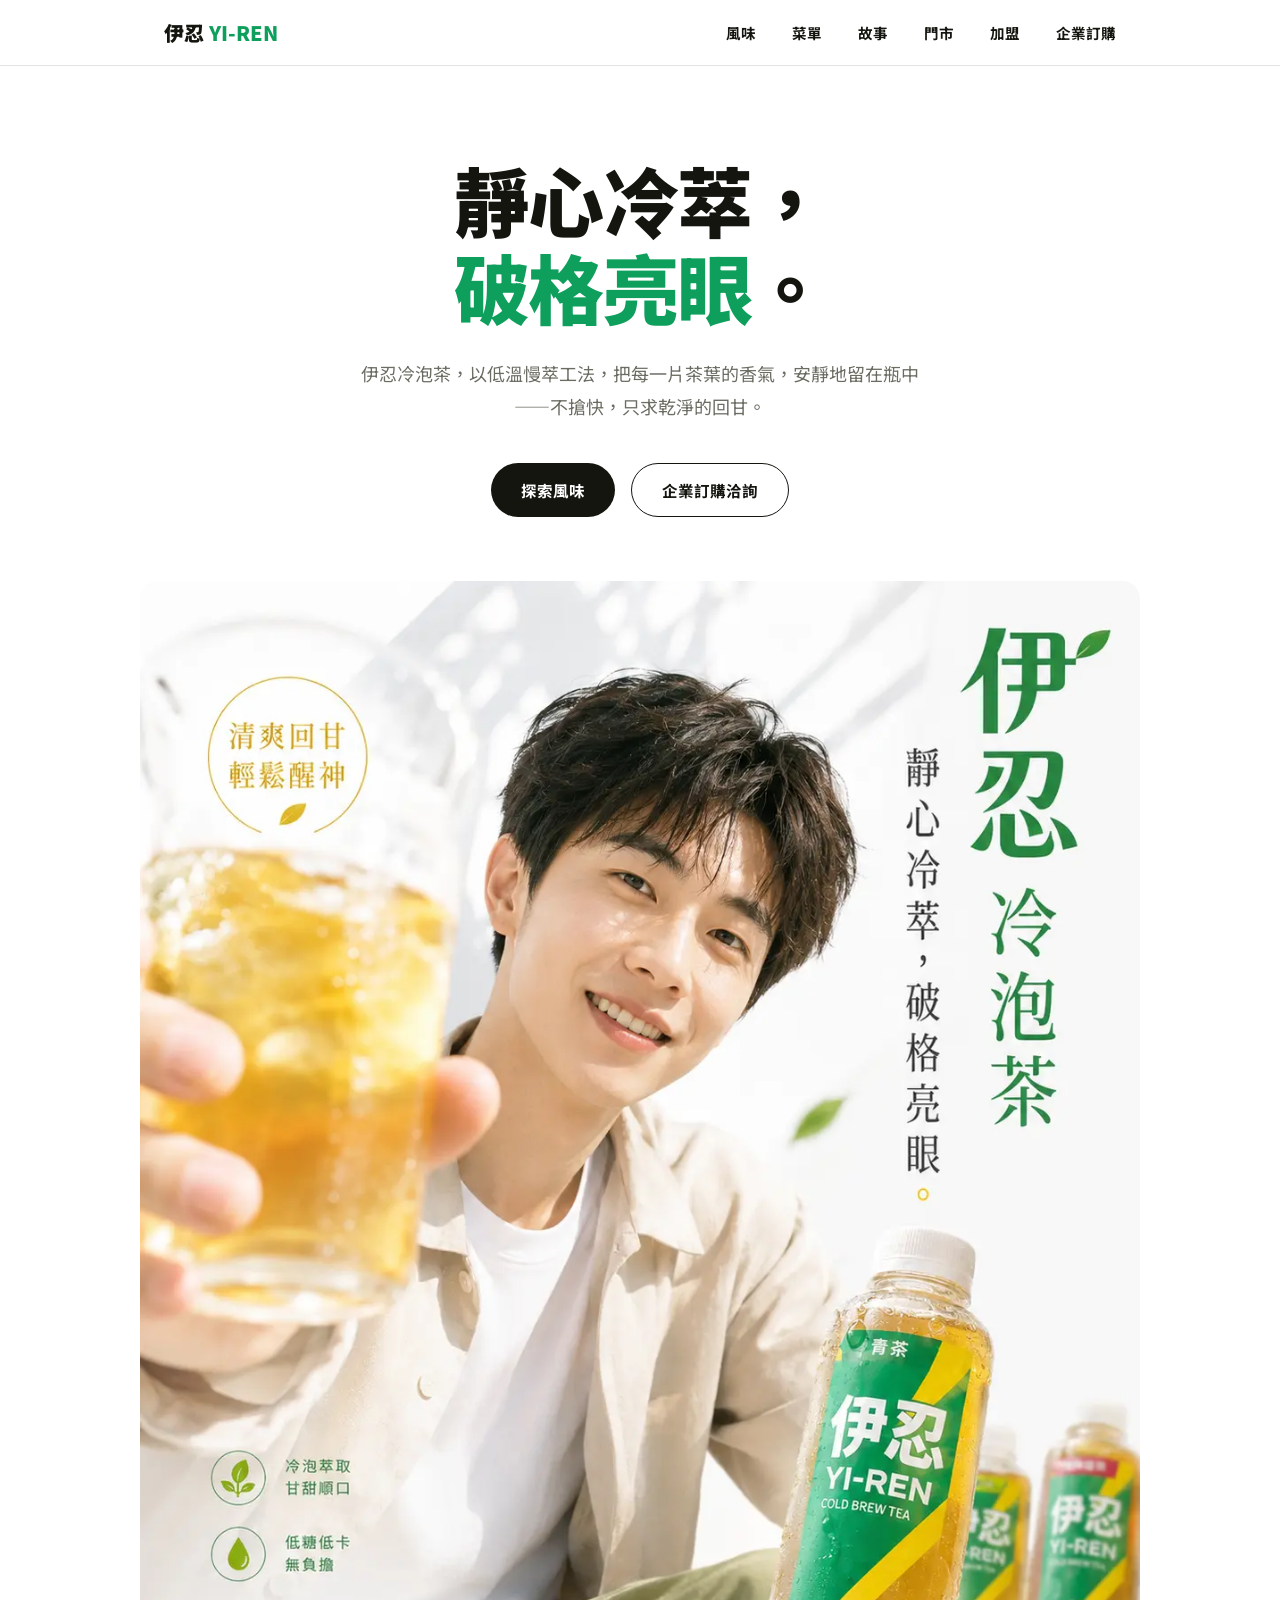
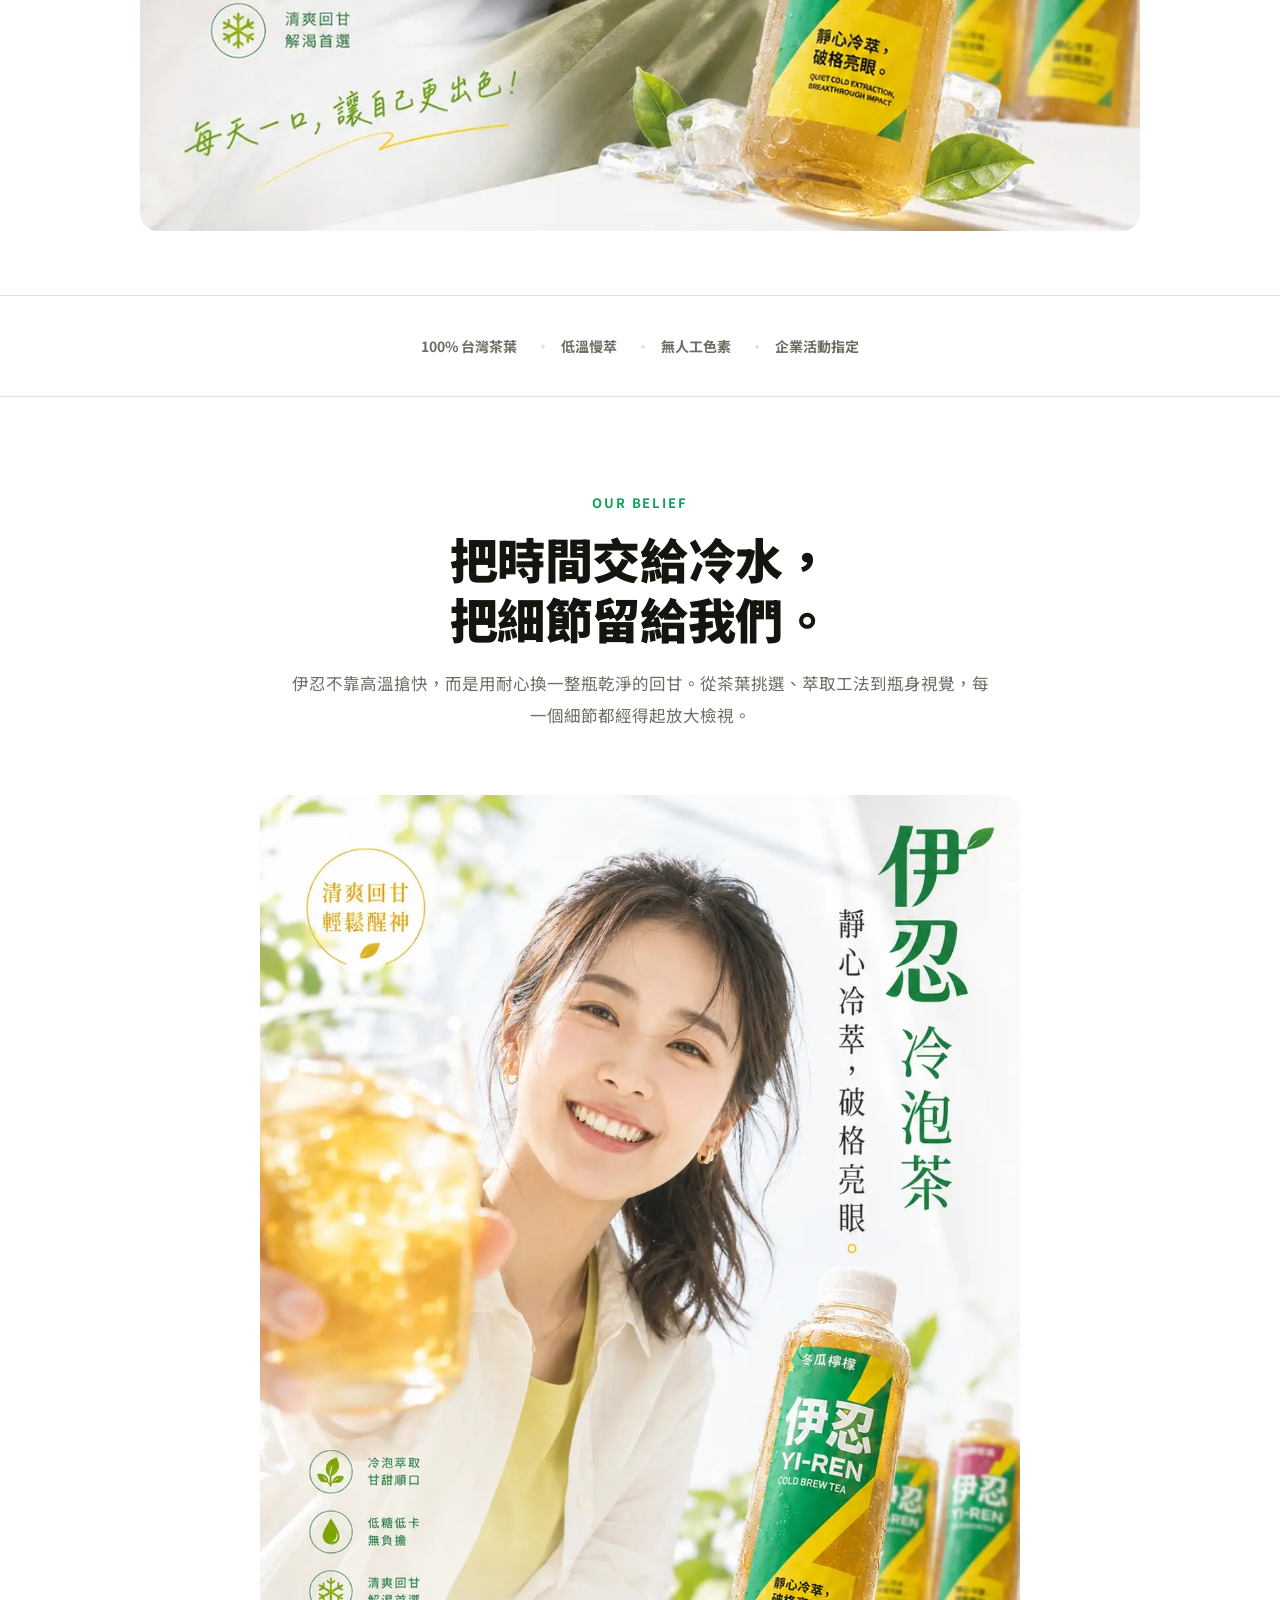
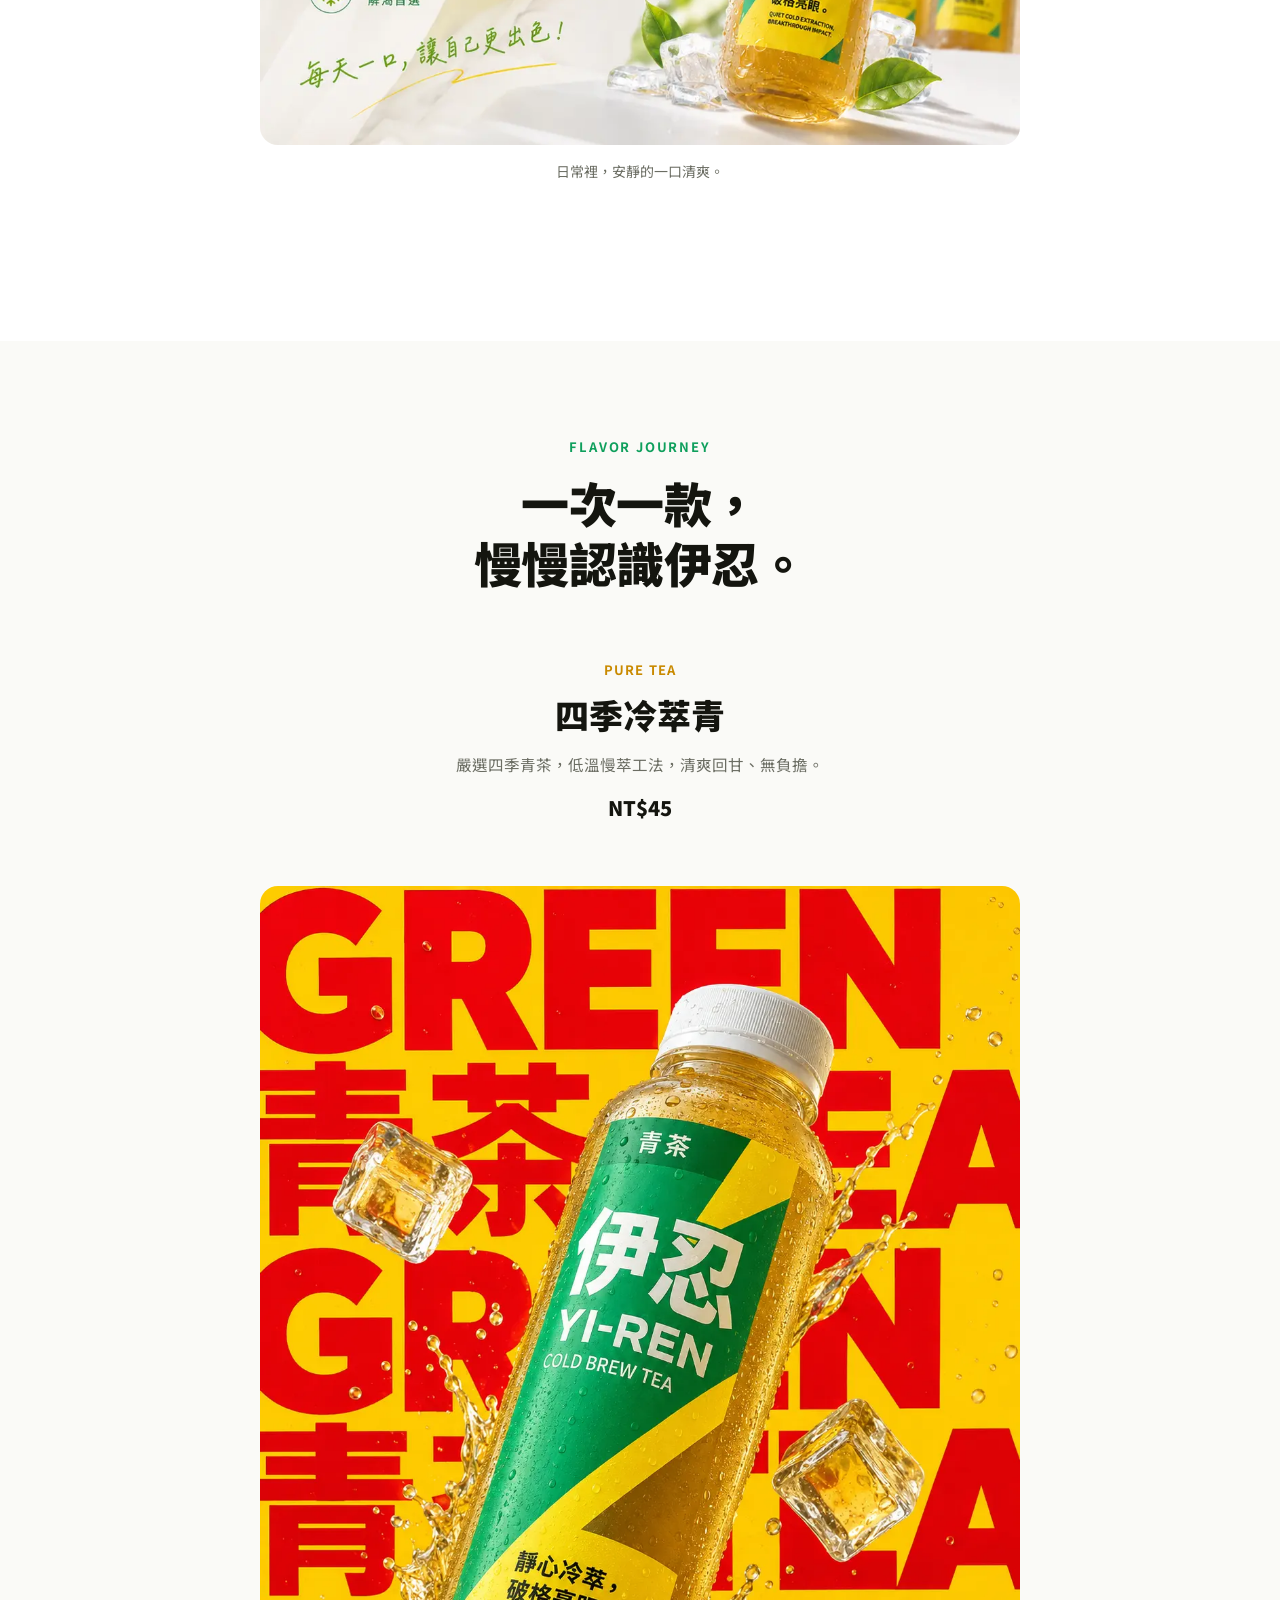
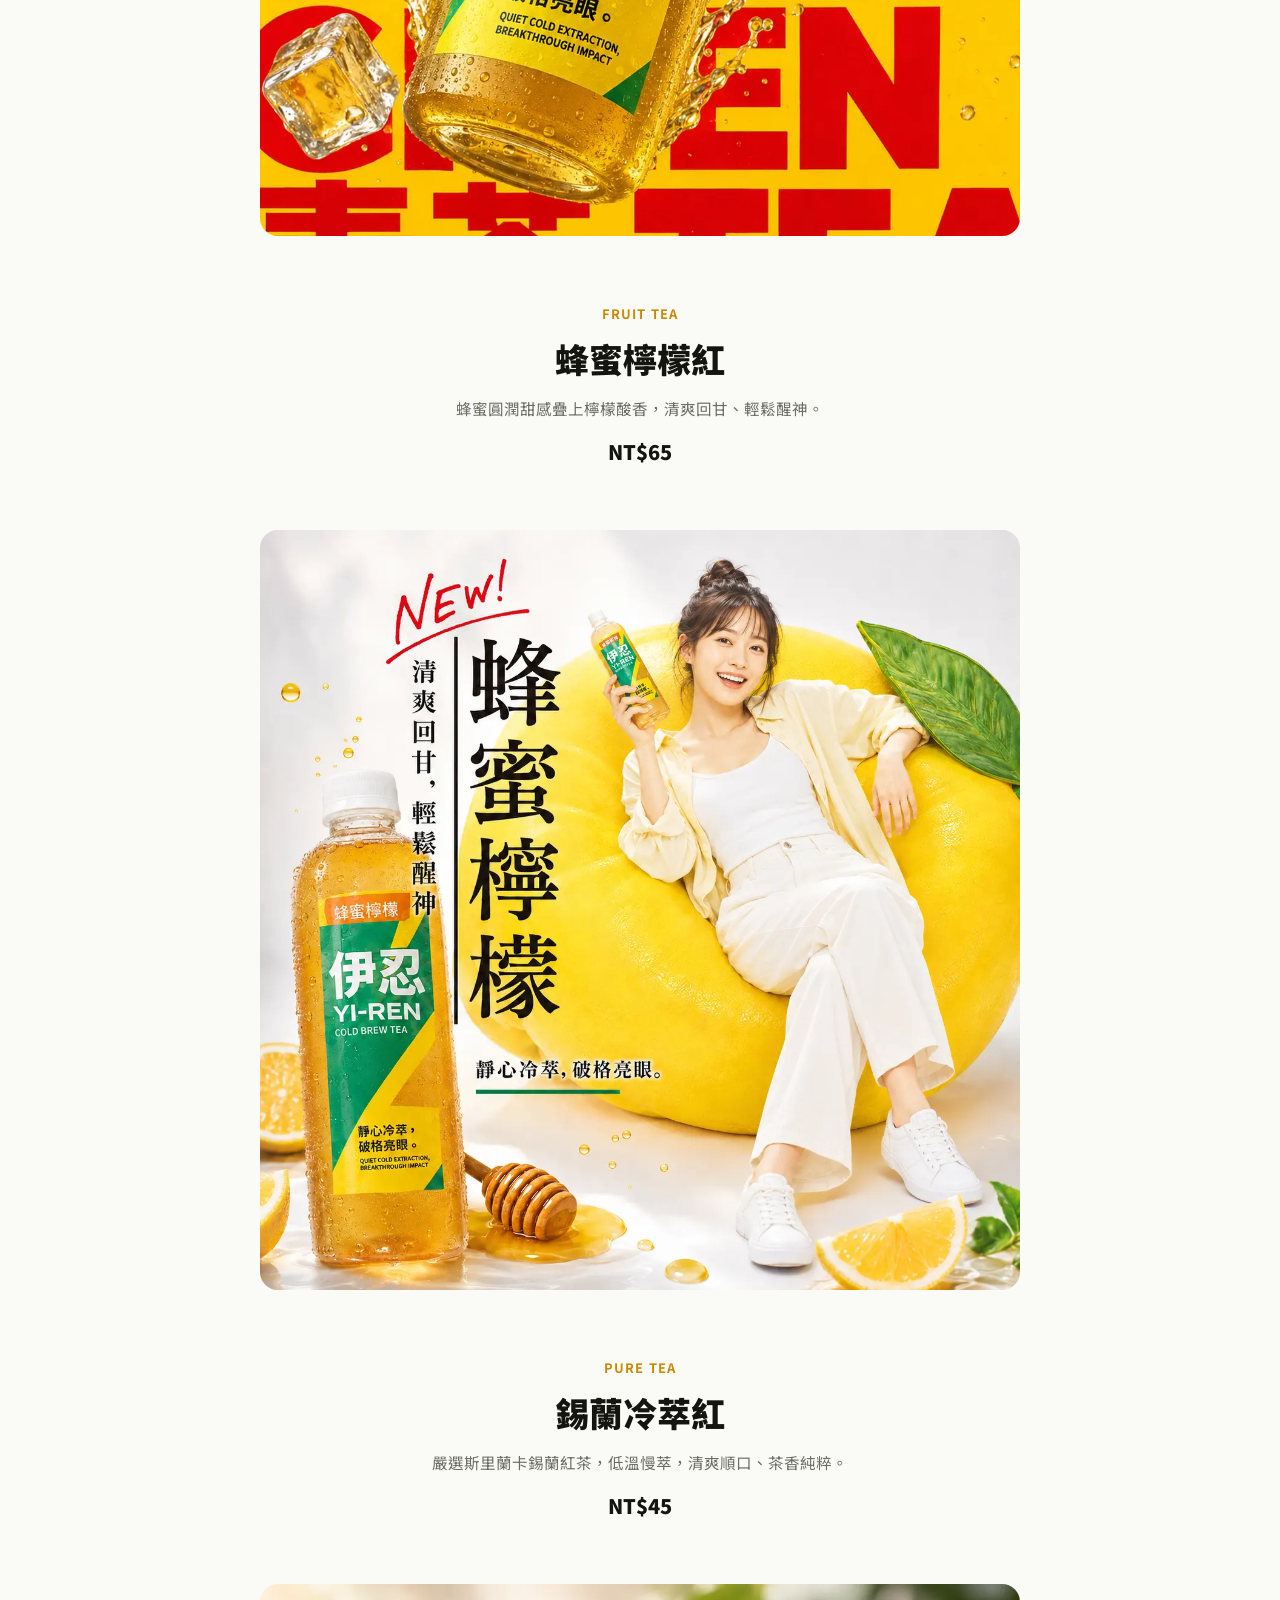
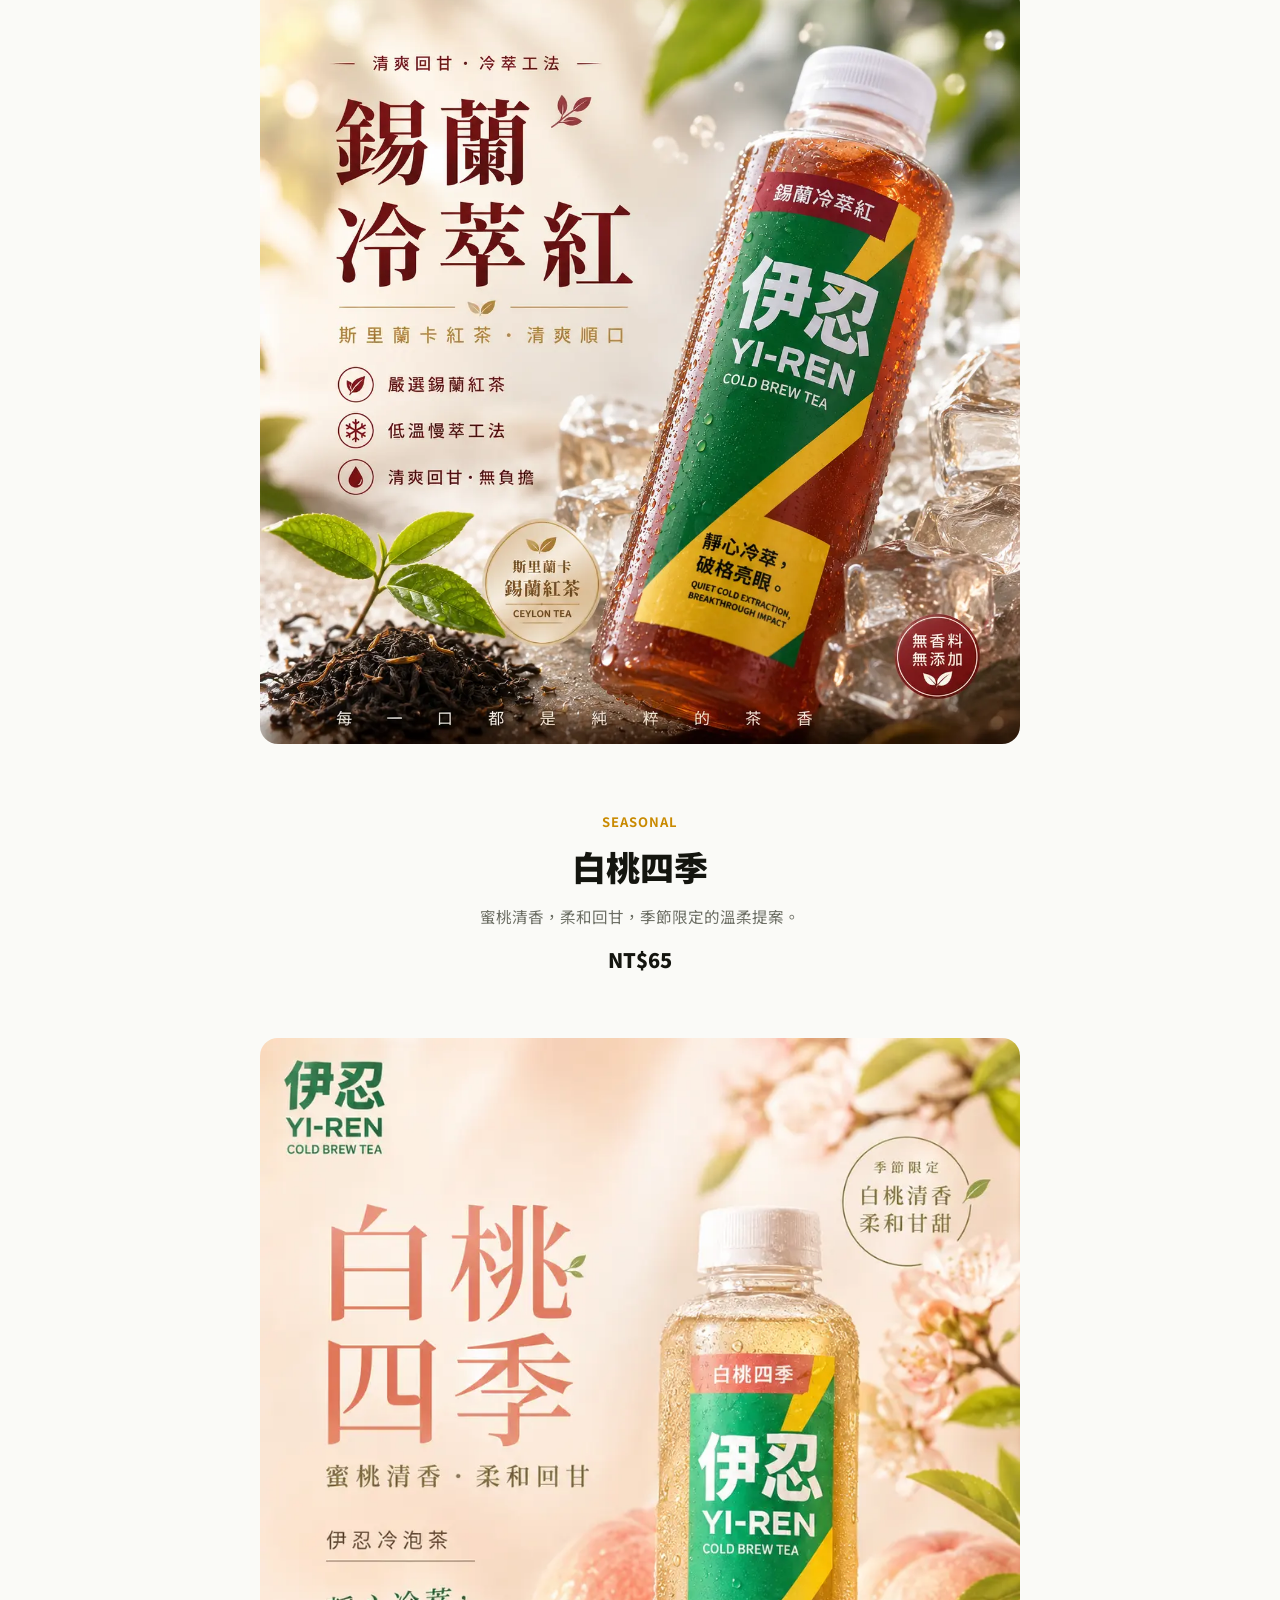
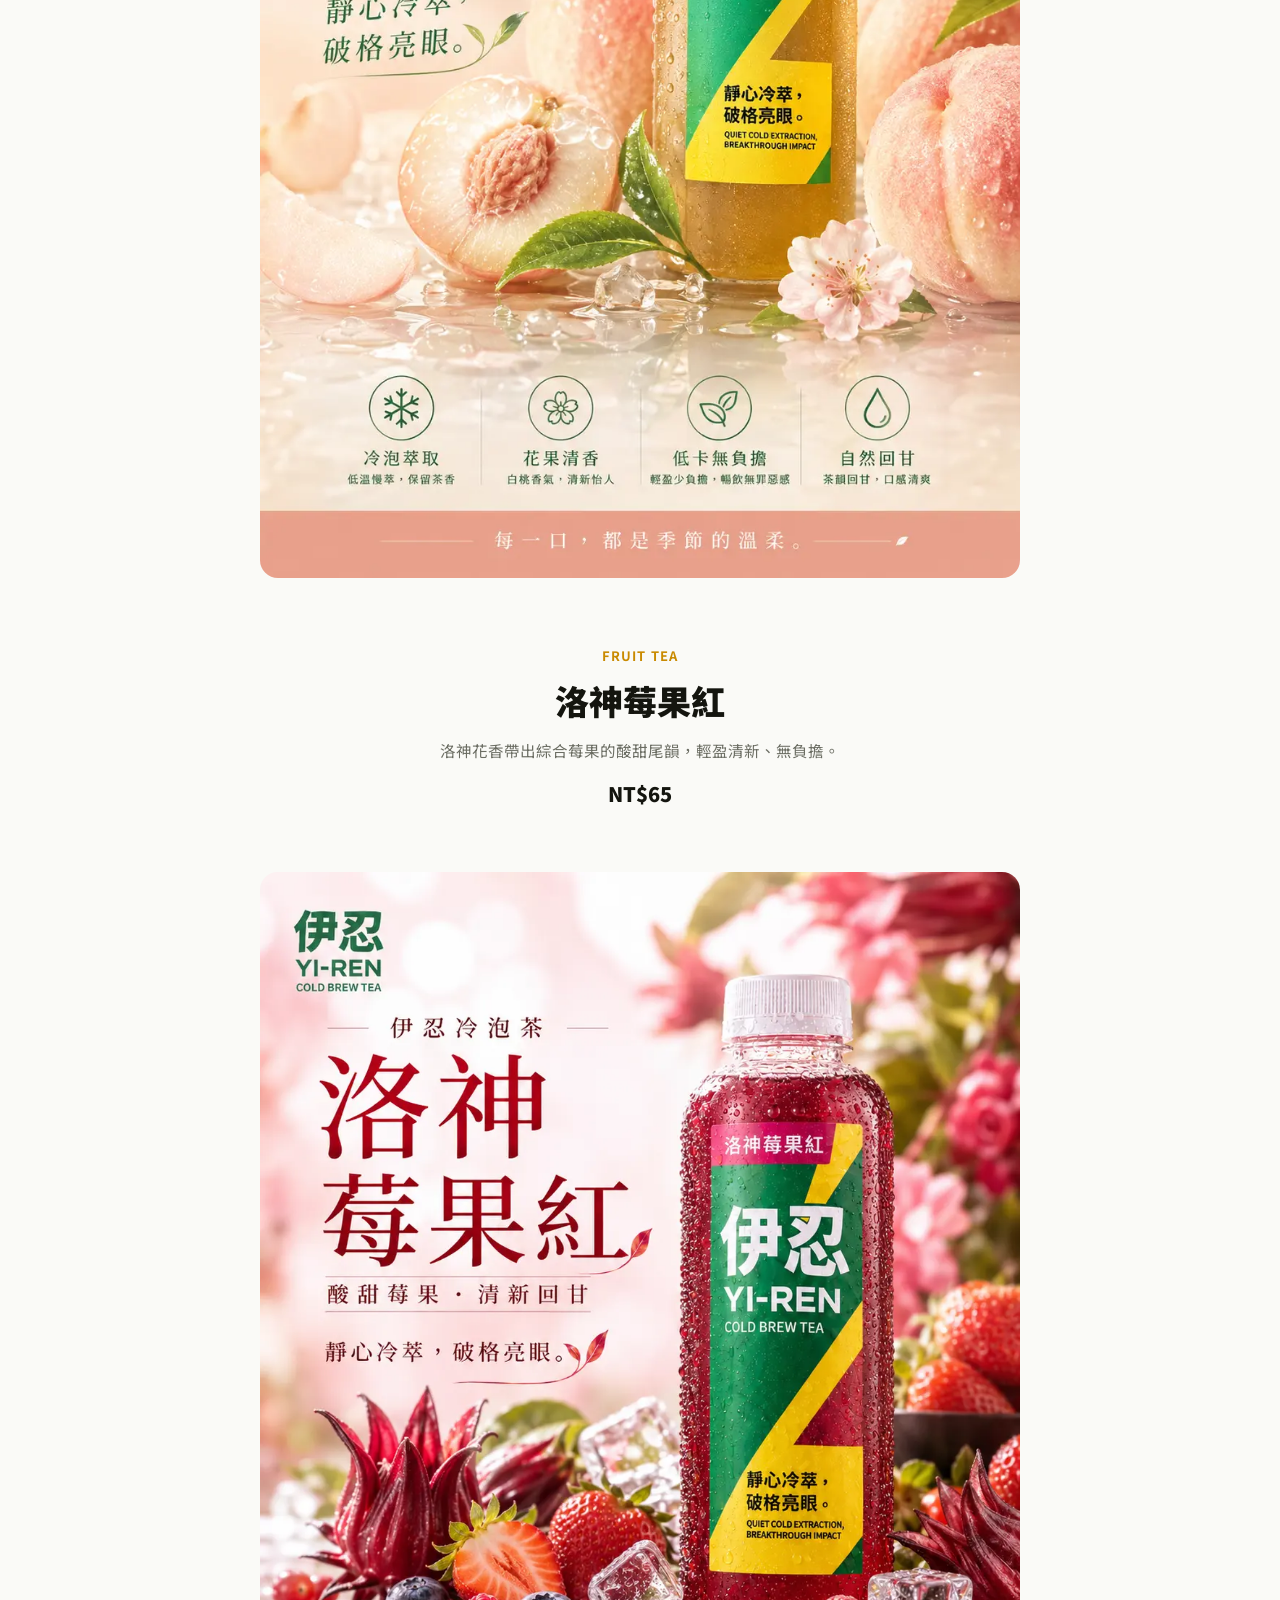
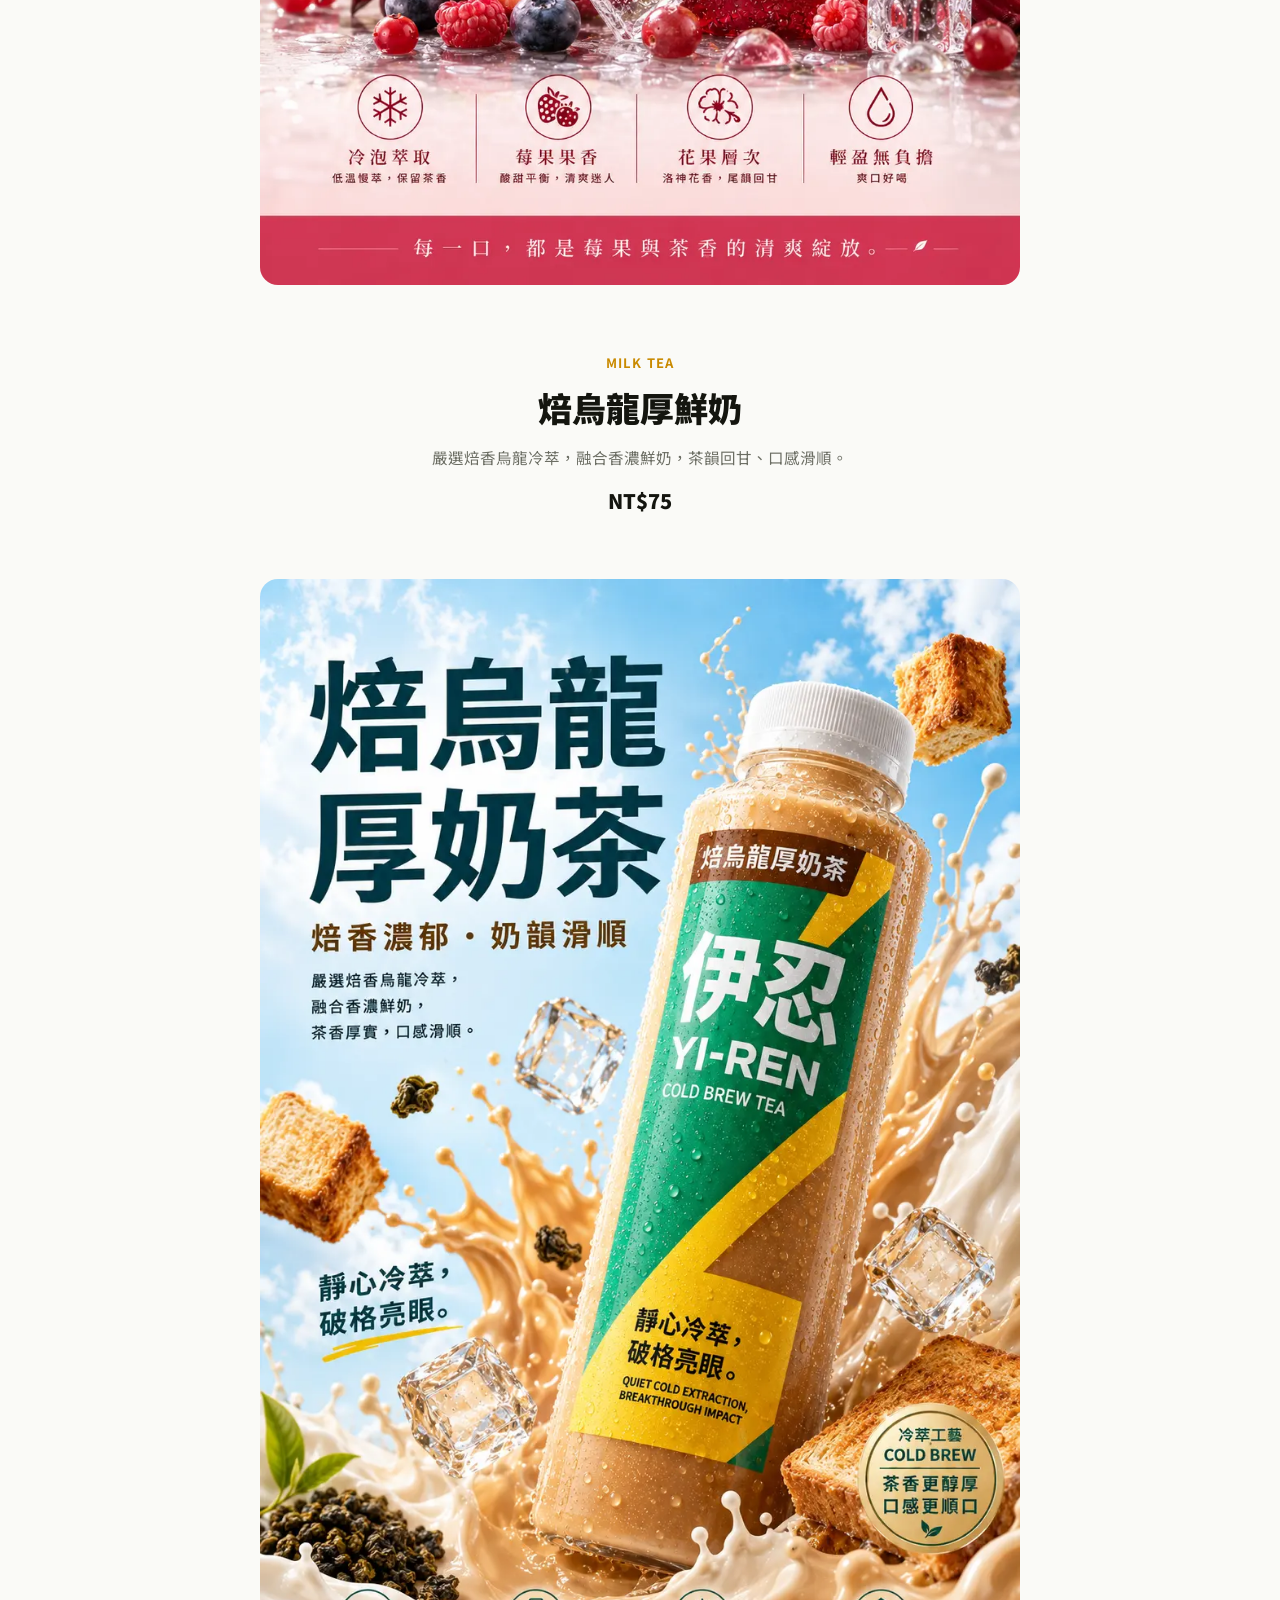
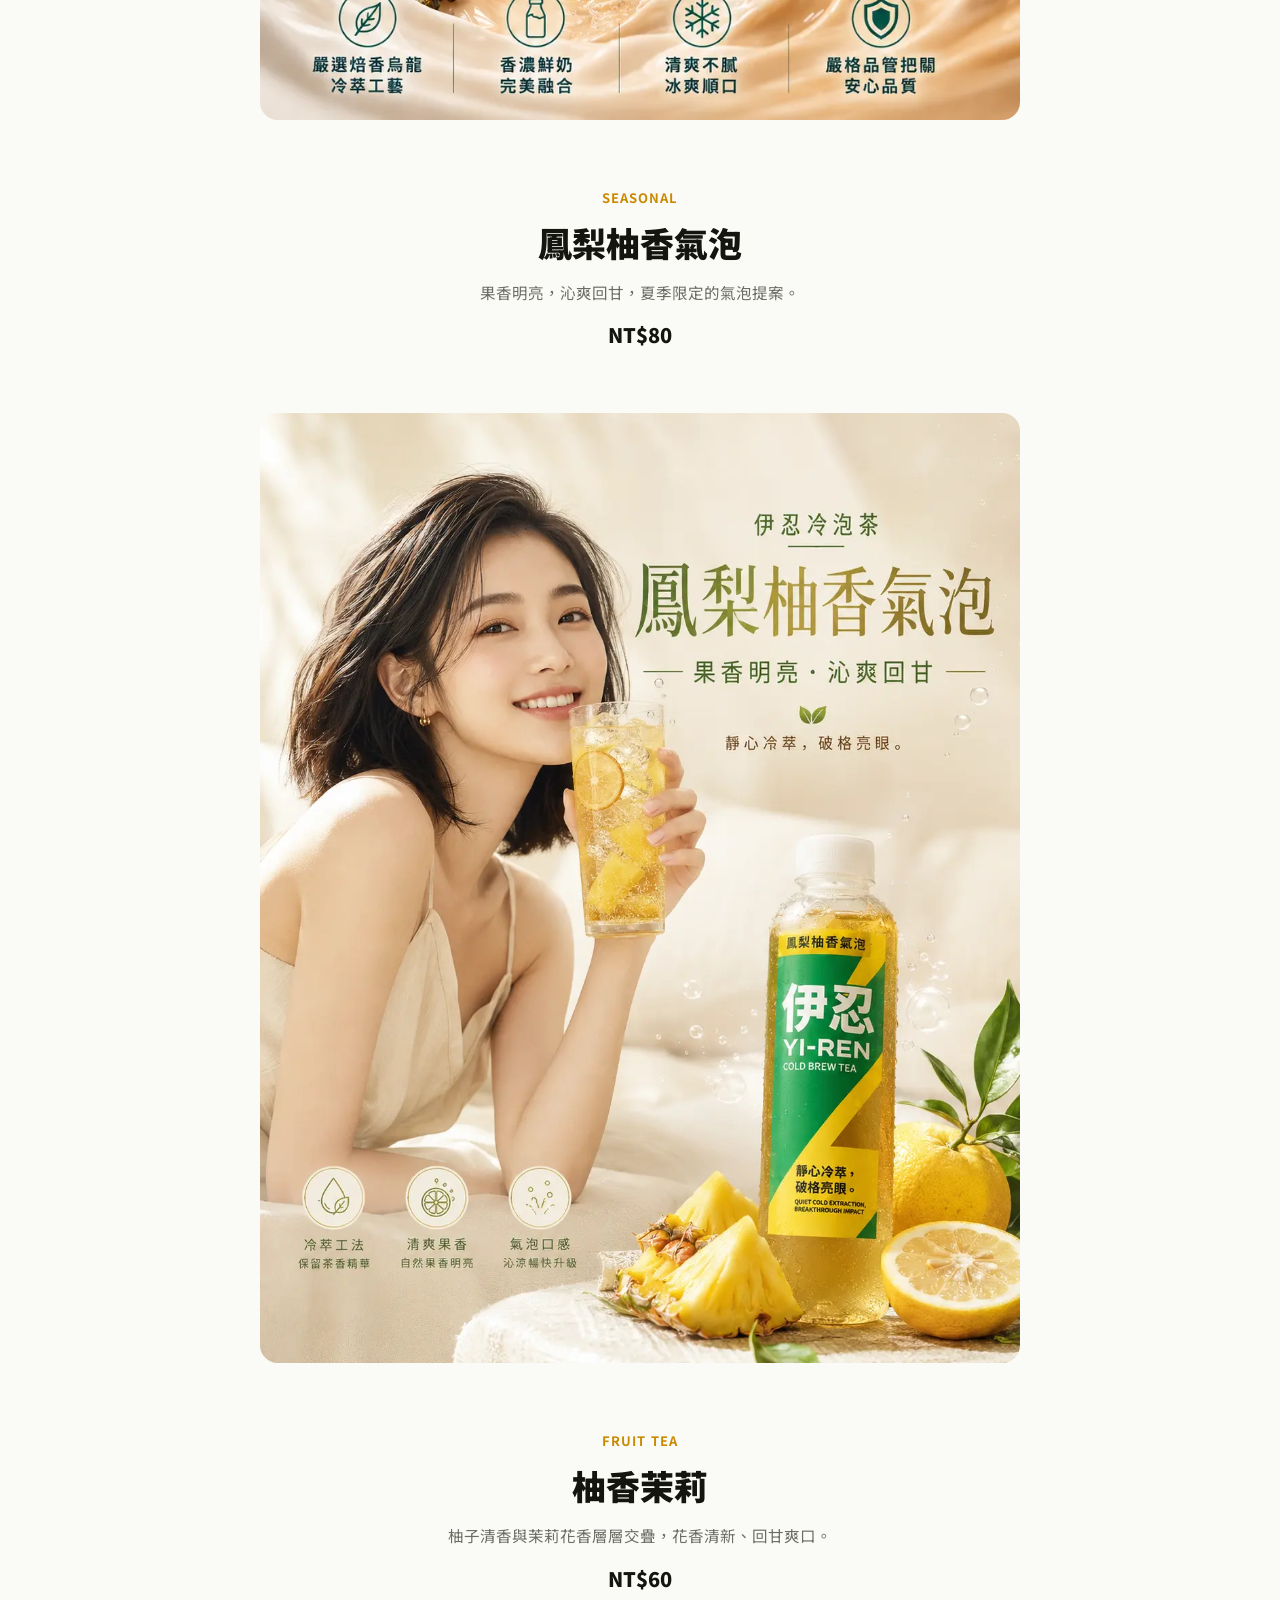
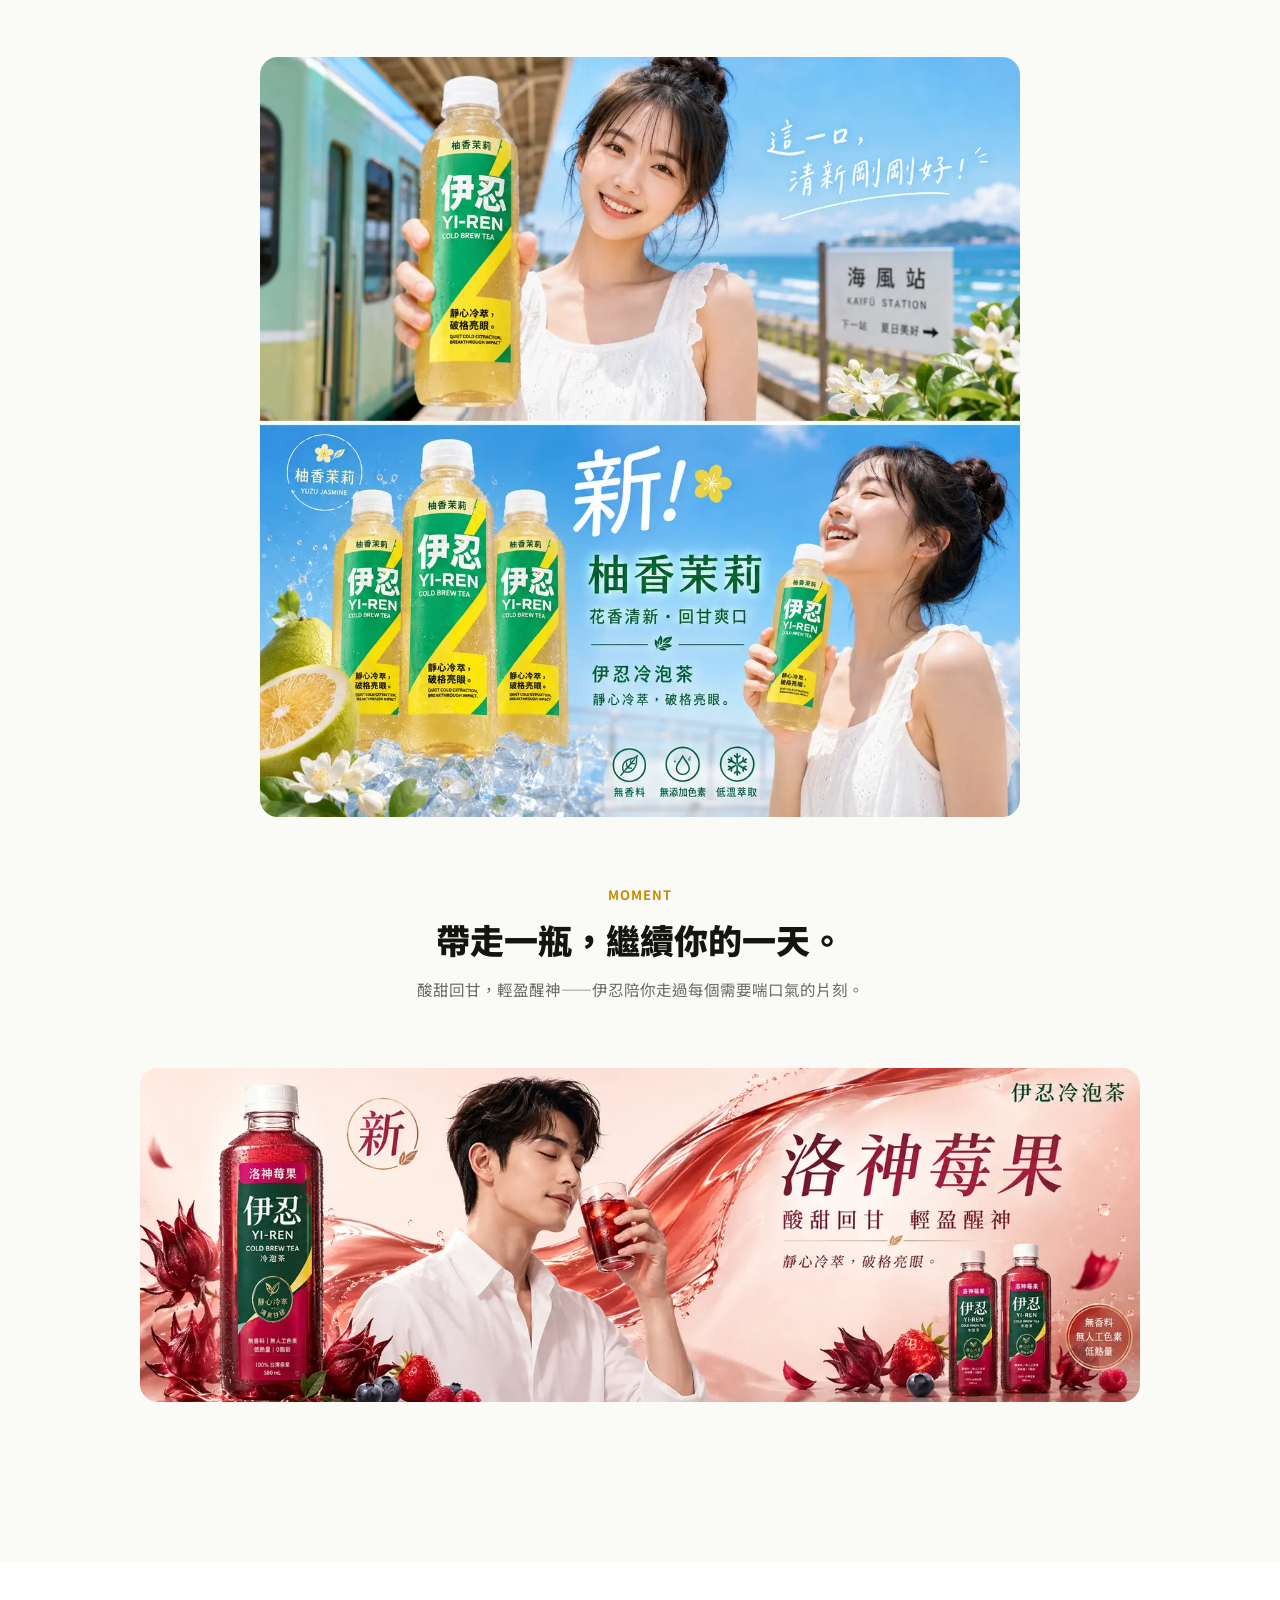
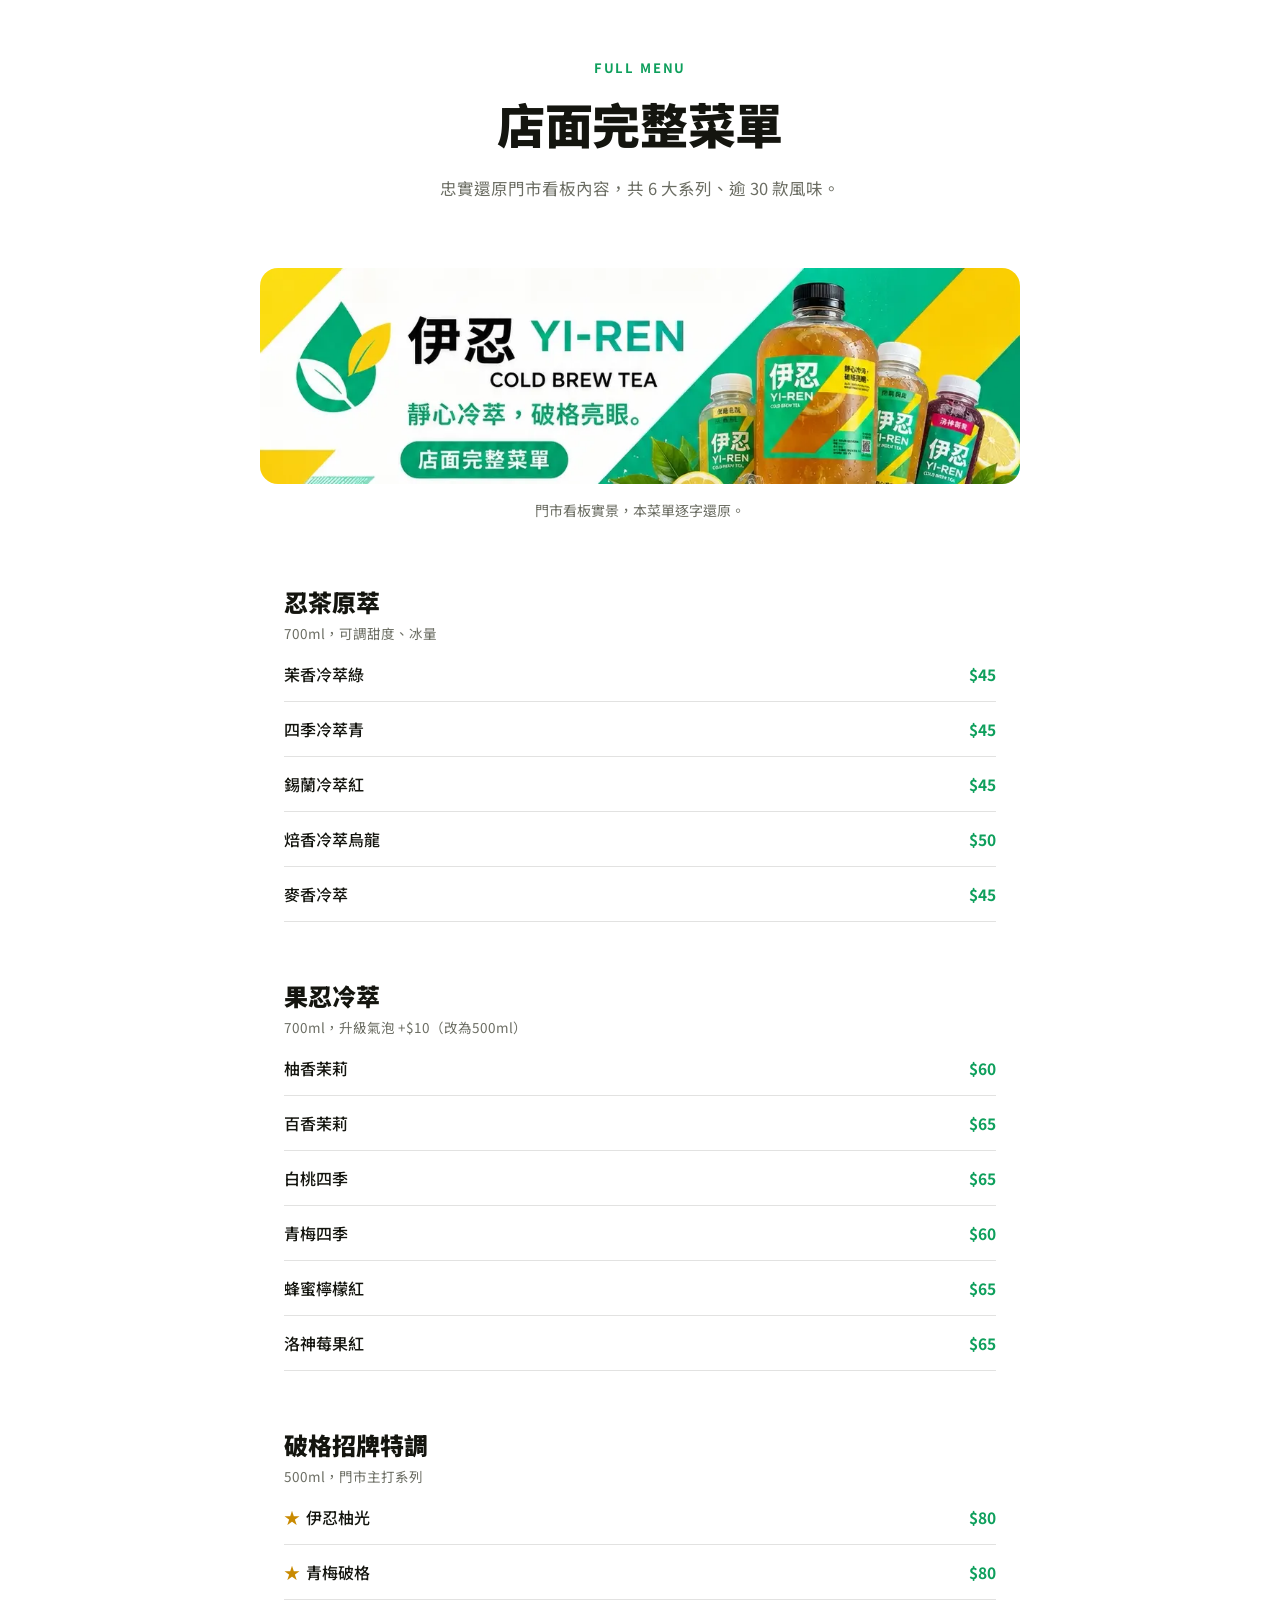
==== commit a13ad63b: "Add files via upload" ====
--- a/index.html
+++ b/index.html
@@ -23,6 +23,7 @@
       <li><a href="#menu">菜單</a></li>
       <li><a href="#story">故事</a></li>
       <li><a href="#store">門市</a></li>
+      <li><a href="#franchise">加盟</a></li>
       <li><a href="#b2b">企業訂購</a></li>
     </ul>
     <button class="nav-toggle-4" aria-label="開啟選單" aria-expanded="false">
@@ -35,6 +36,7 @@
       <li><a href="#menu">菜單</a></li>
       <li><a href="#story">故事</a></li>
       <li><a href="#store">門市</a></li>
+      <li><a href="#franchise">加盟</a></li>
       <li><a href="#b2b" class="mobile-cta-4">企業訂購</a></li>
     </ul>
   </div>
@@ -334,6 +336,40 @@
     </div>
   </section>
 
+  <!-- ============ FRANCHISE ============ -->
+  <section id="franchise" class="section" style="background:#FAFAF7;">
+    <div class="col reveal-4" style="text-align:center;">
+      <span class="eyebrow">Franchise</span>
+      <h2 class="section-title">和我們一起，<br>把伊忍開到更多街角。</h2>
+      <p class="section-body">伊忍的品牌系統——包裝物料、SOP、官網與企業訂購服務都已建置完成。如果您認同「靜心冷萃，破格亮眼」的理念，也想在自己的城市開一間伊忍，歡迎加 LINE 好友聊聊。</p>
+    </div>
+
+    <div class="col reveal-4" style="margin-top:48px;">
+      <div class="menu-cat-4">
+        <div class="menu-cat-4-head"><h3>投資概算（範例）</h3><span class="meta">實際金額依店鋪坪數與地點調整，正式數字以簽約前提供之加盟資訊揭露書為準</span></div>
+        <div class="menu-row-4"><span class="name">加盟金</span><span class="price">NT$150,000</span></div>
+        <div class="menu-row-4"><span class="name">保證金（可退還）</span><span class="price">NT$80,000</span></div>
+        <div class="menu-row-4"><span class="name">裝潢＋設備＋開幕籌備</span><span class="price">約 NT$1,345,000</span></div>
+        <div class="menu-row-4"><span class="name">權利金</span><span class="price">月營業額 3%</span></div>
+        <div class="menu-row-4"><span class="name">廣告分攤金</span><span class="price">NT$3,000／月</span></div>
+      </div>
+    </div>
+
+    <div class="col reveal-4">
+      <p class="section-body" style="text-align:center;">以單店每日 150 杯估算，預估投資回收期約 28 個月。完整加盟流程、總部支援項目與加盟資格，都整理在加盟簡章裡。</p>
+      <div style="text-align:center; margin-top:8px;">
+        <a href="files/伊忍加盟招募簡章.pdf" target="_blank" class="btn btn-line" style="border-color:var(--ink); color:var(--ink); margin-right:12px;">
+          <svg width="18" height="18" viewBox="0 0 24 24" fill="none" stroke="currentColor" stroke-width="2"><path d="M14 2H6a2 2 0 0 0-2 2v16a2 2 0 0 0 2 2h12a2 2 0 0 0 2-2V8z"/><polyline points="14 2 14 8 20 8"/><line x1="12" y1="18" x2="12" y2="12"/><polyline points="9 15 12 18 15 15"/></svg>
+          下載加盟簡章 PDF
+        </a>
+        <a href="https://line.me/ti/p/b4cw8g0Qvp" target="_blank" rel="noopener" class="btn btn-line" style="border-color:#06C755; color:#06C755;">
+          <svg width="18" height="18" viewBox="0 0 24 24" fill="currentColor"><path d="M12 2C6.48 2 2 5.94 2 10.8c0 4.36 3.58 8.01 8.42 8.72.33.07.77.22.88.5.1.26.07.66.03.92l-.14.86c-.04.26-.2 1 .87.55 1.08-.46 5.8-3.42 7.92-5.85C21.24 14.1 22 12.53 22 10.8 22 5.94 17.52 2 12 2Z"/></svg>
+          加 LINE 好友洽詢加盟
+        </a>
+      </div>
+    </div>
+  </section>
+
   <!-- ============ B2B ============ -->
   <section id="b2b" class="section">
     <div class="col reveal-4" style="text-align:center;">
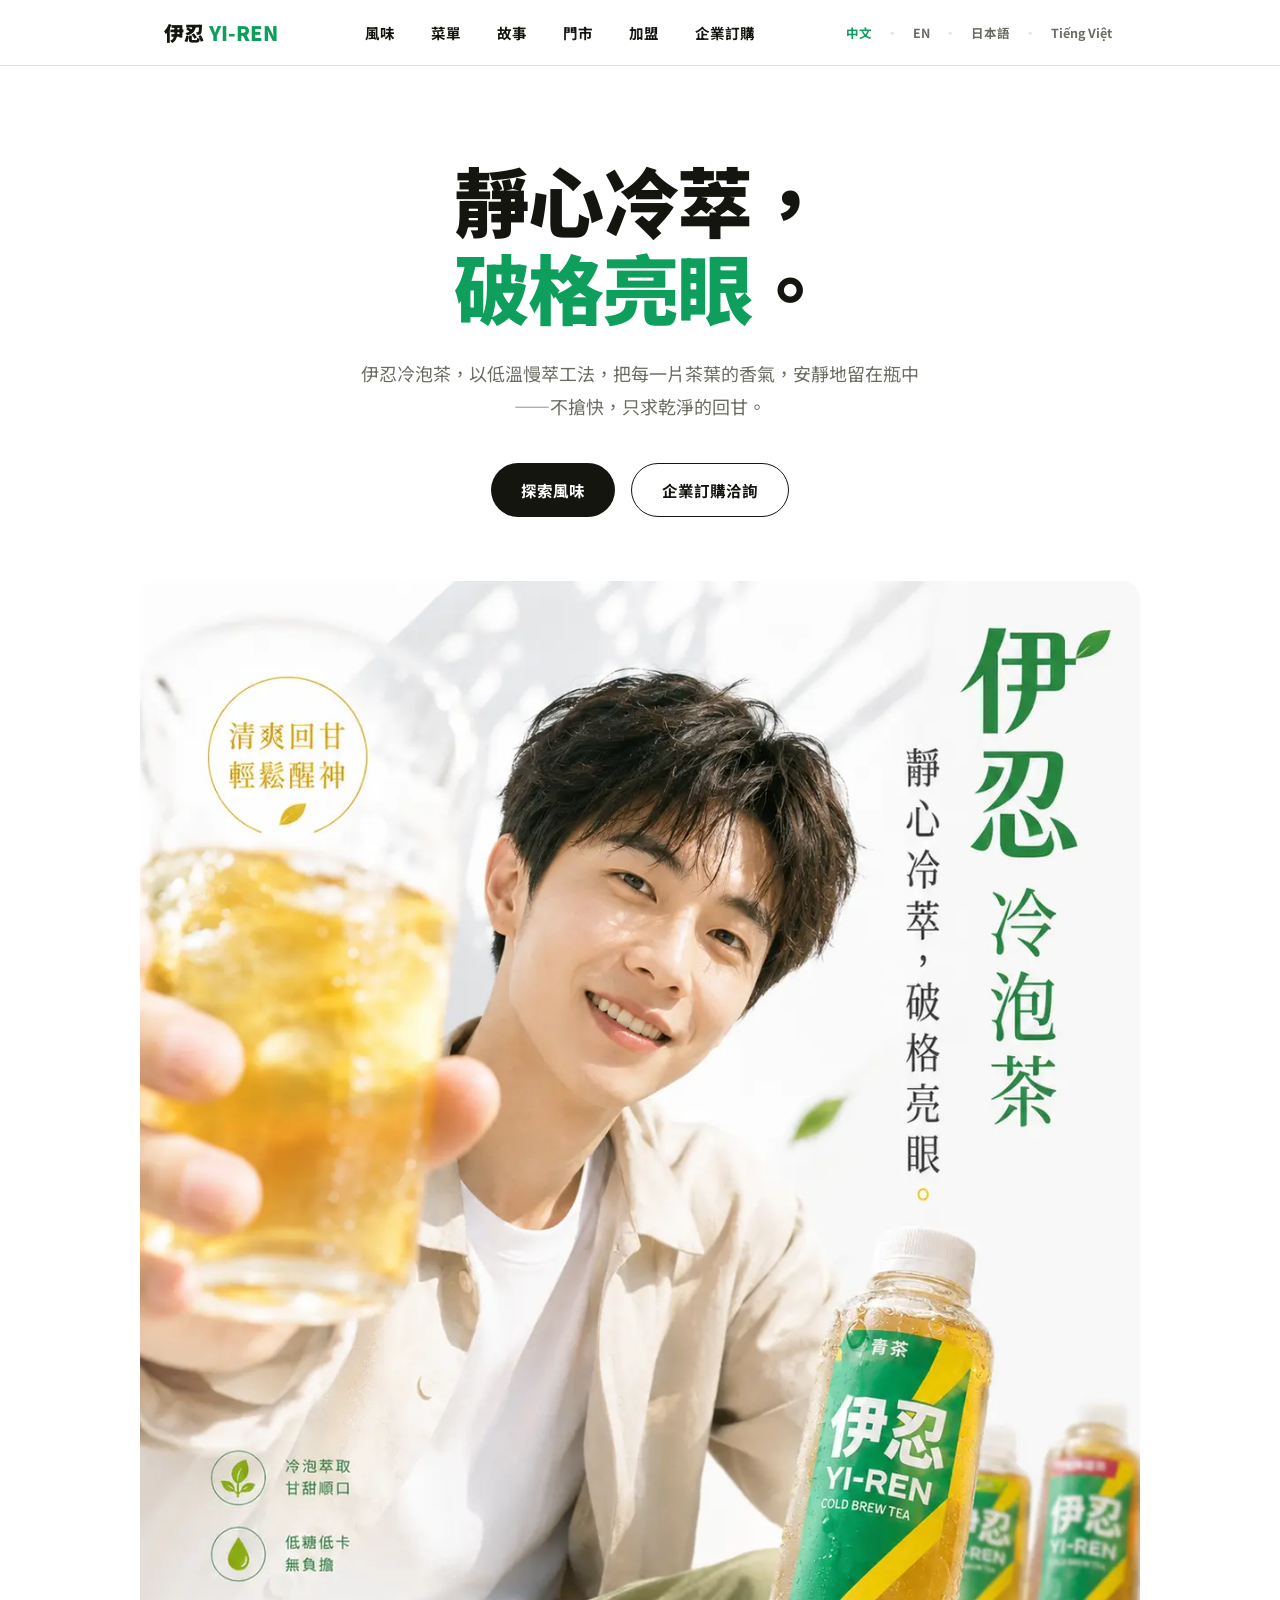
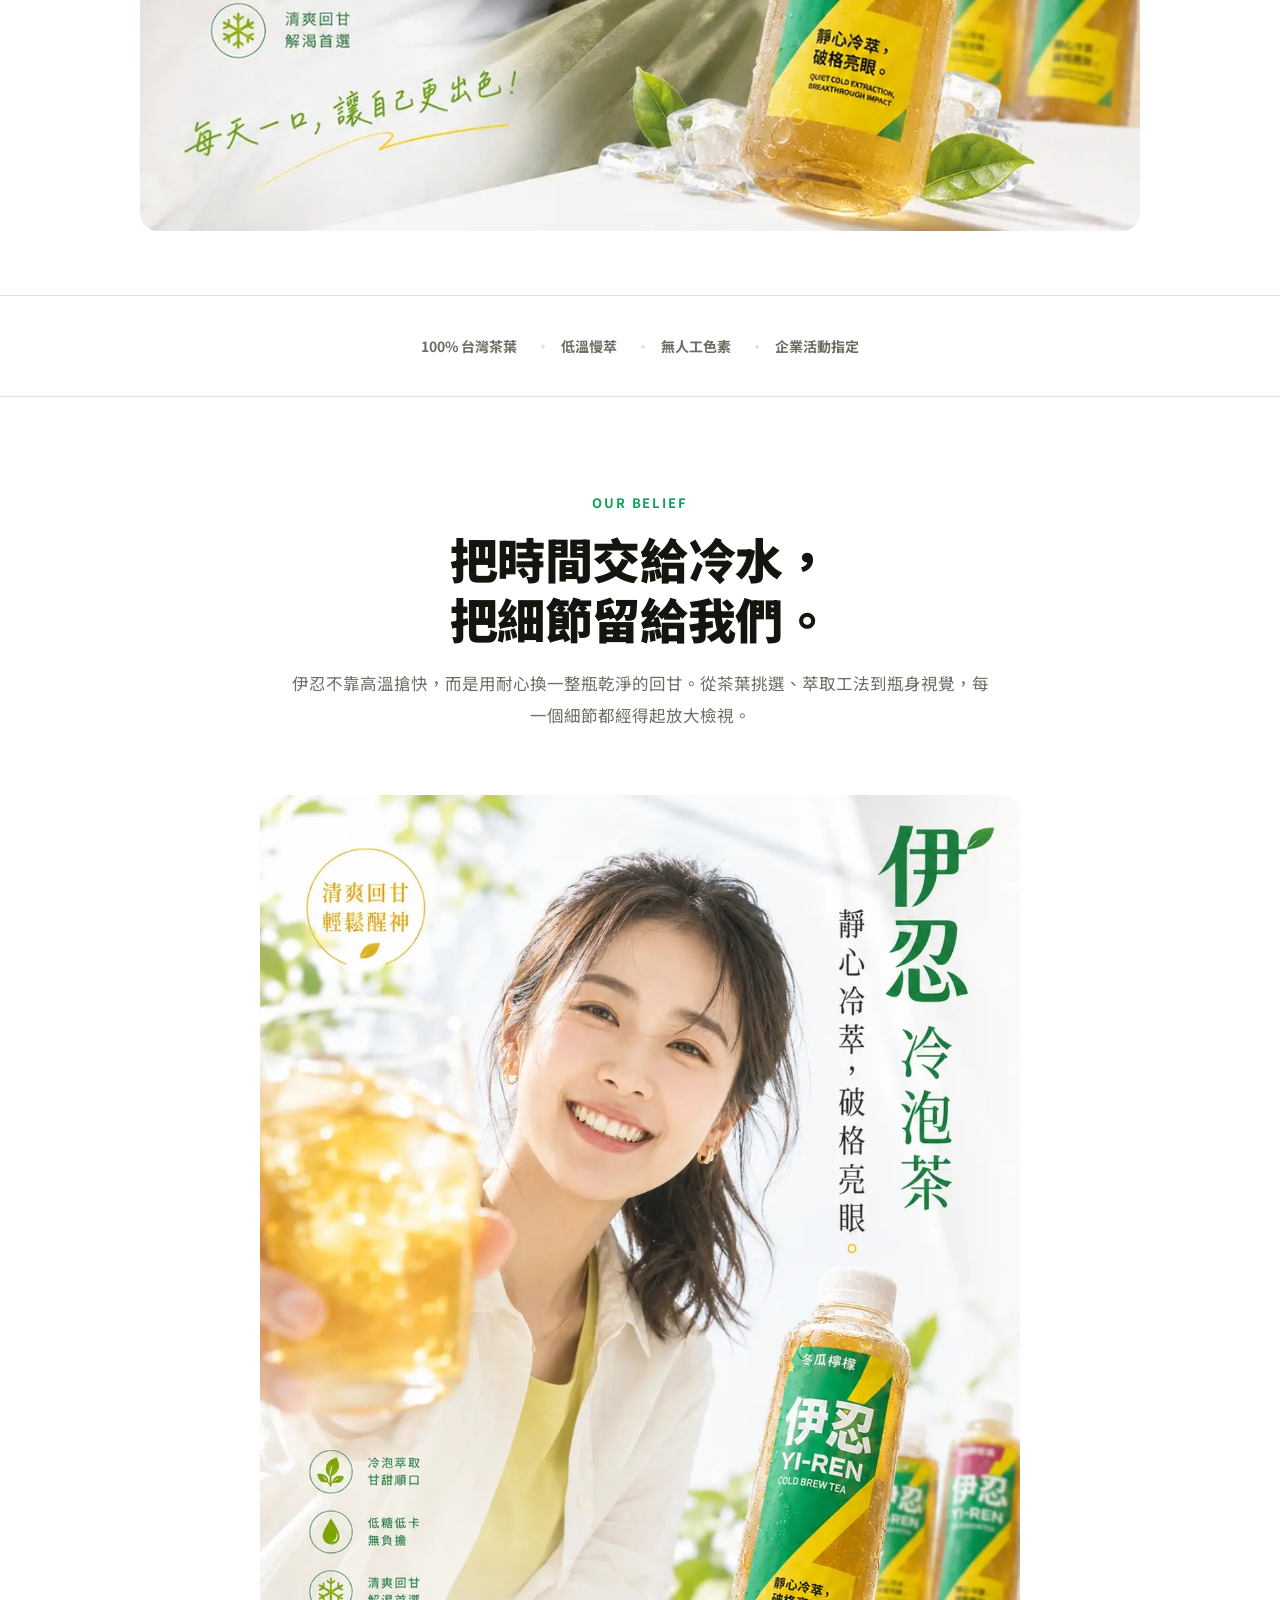
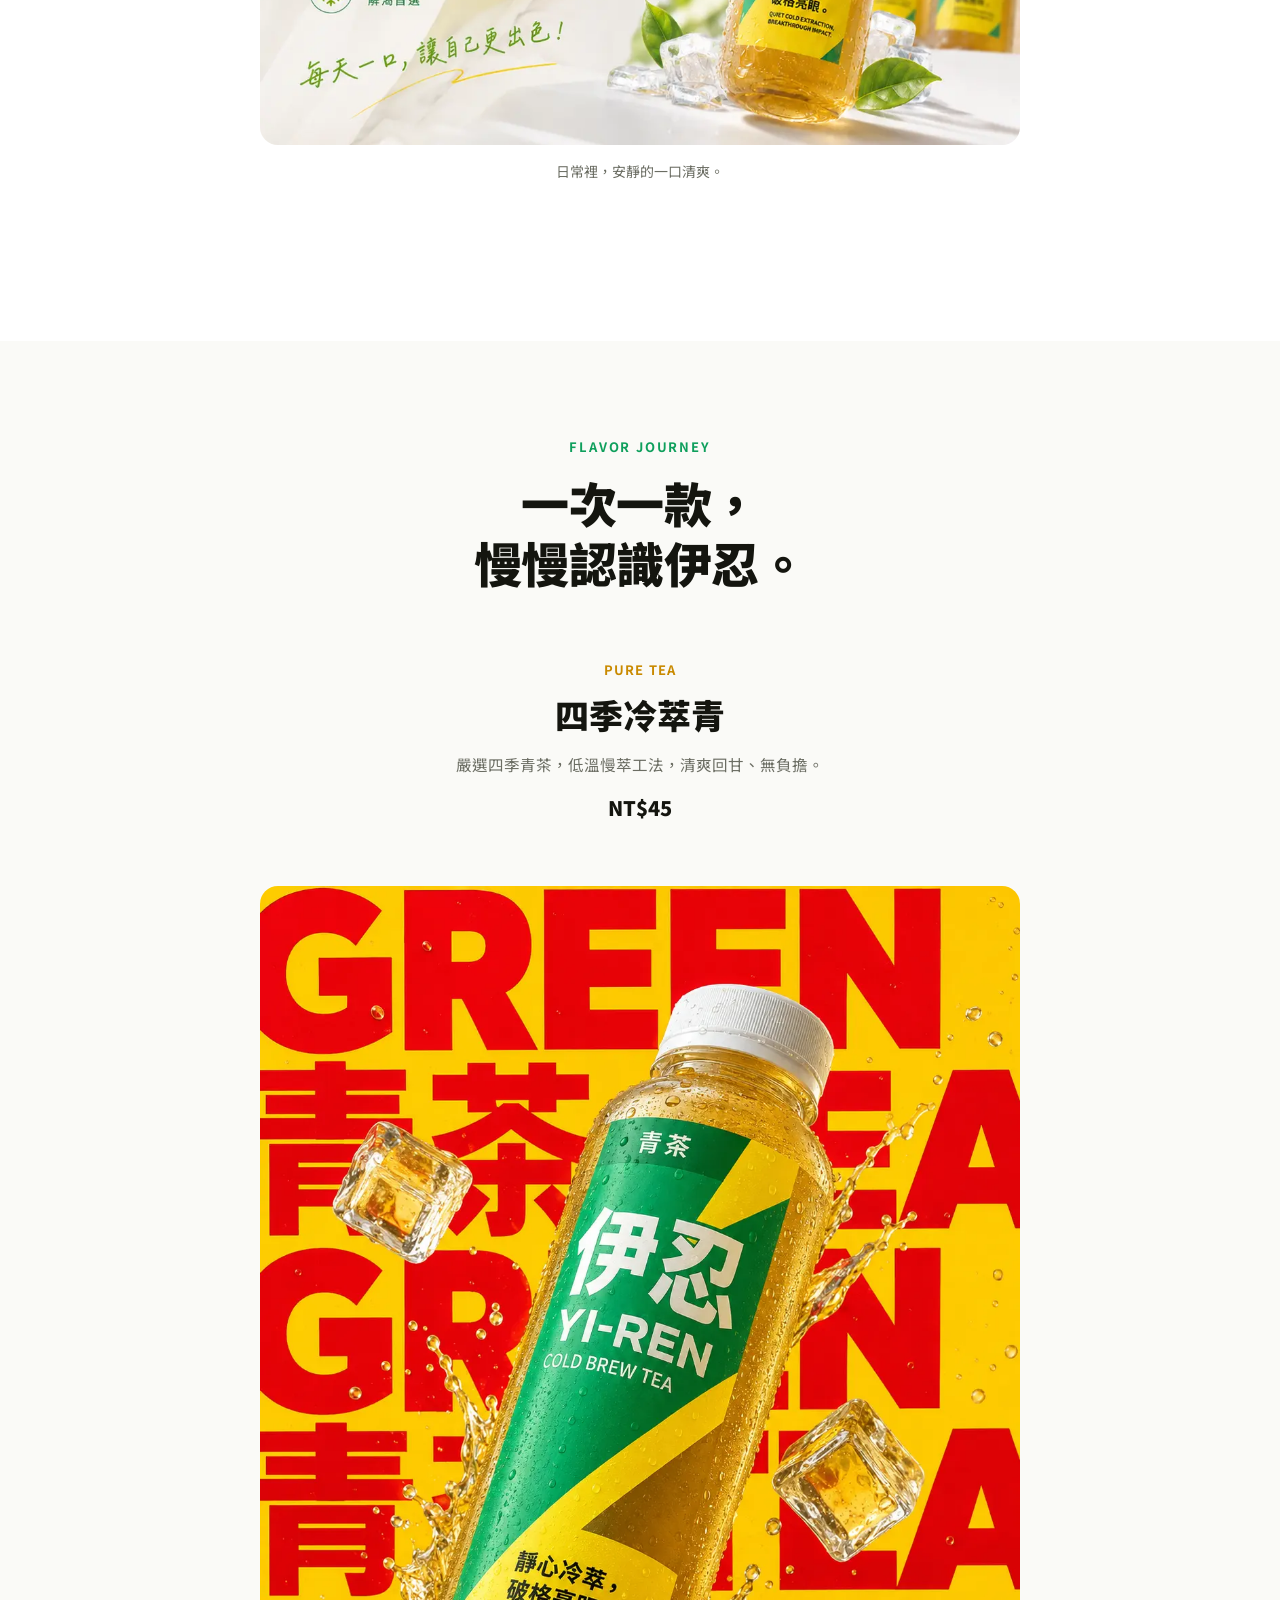
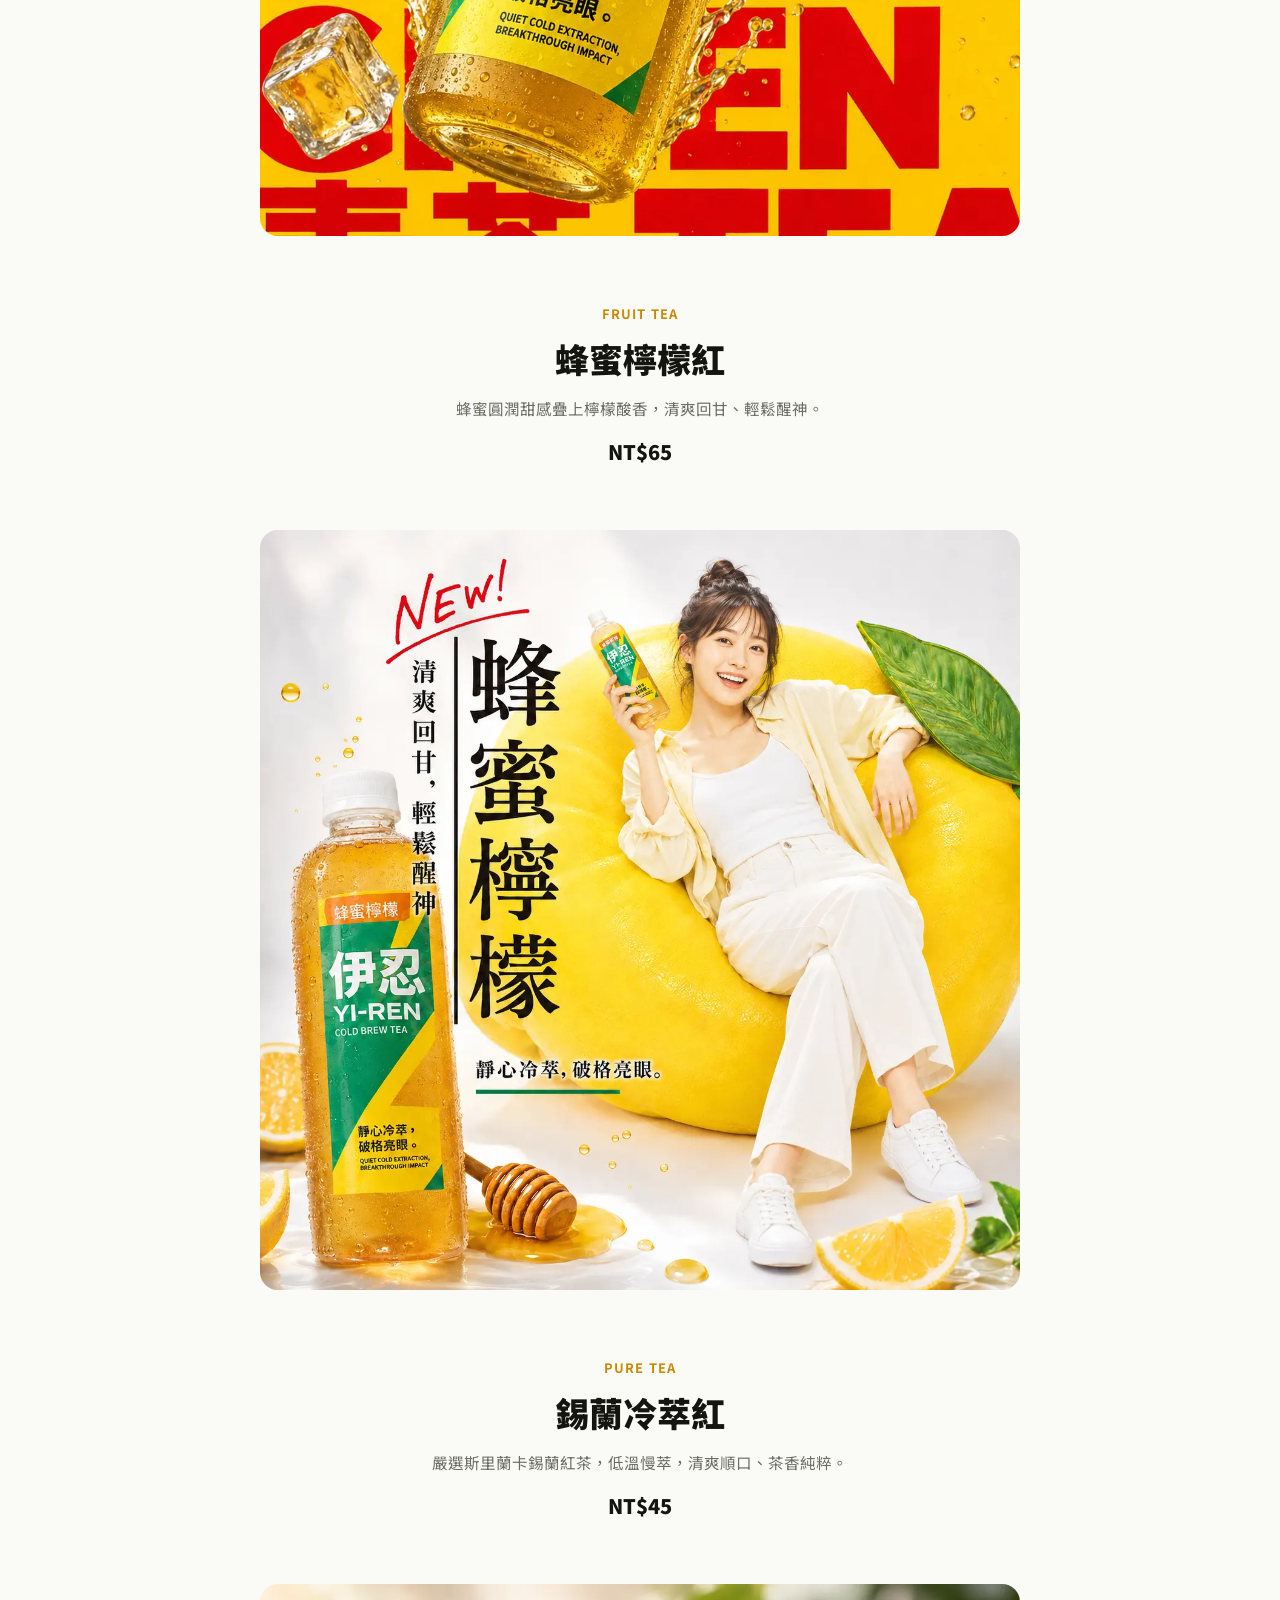
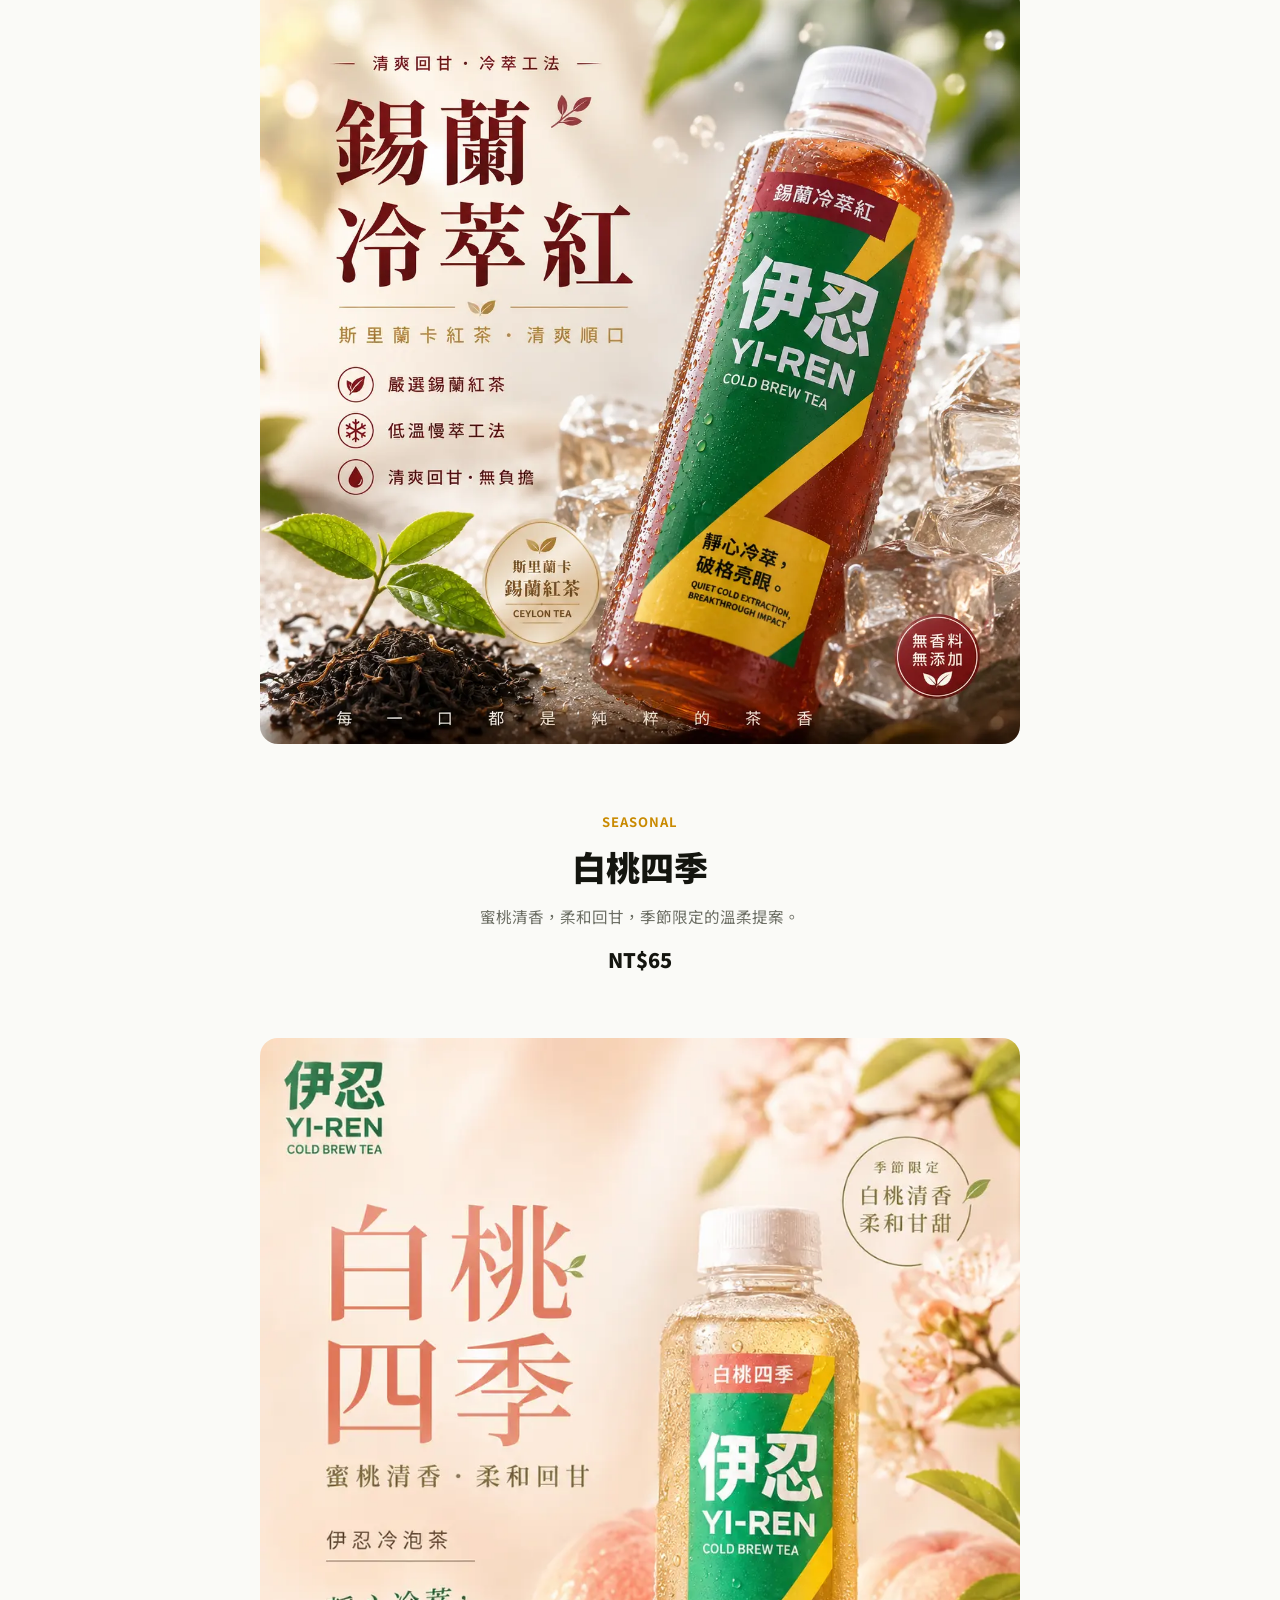
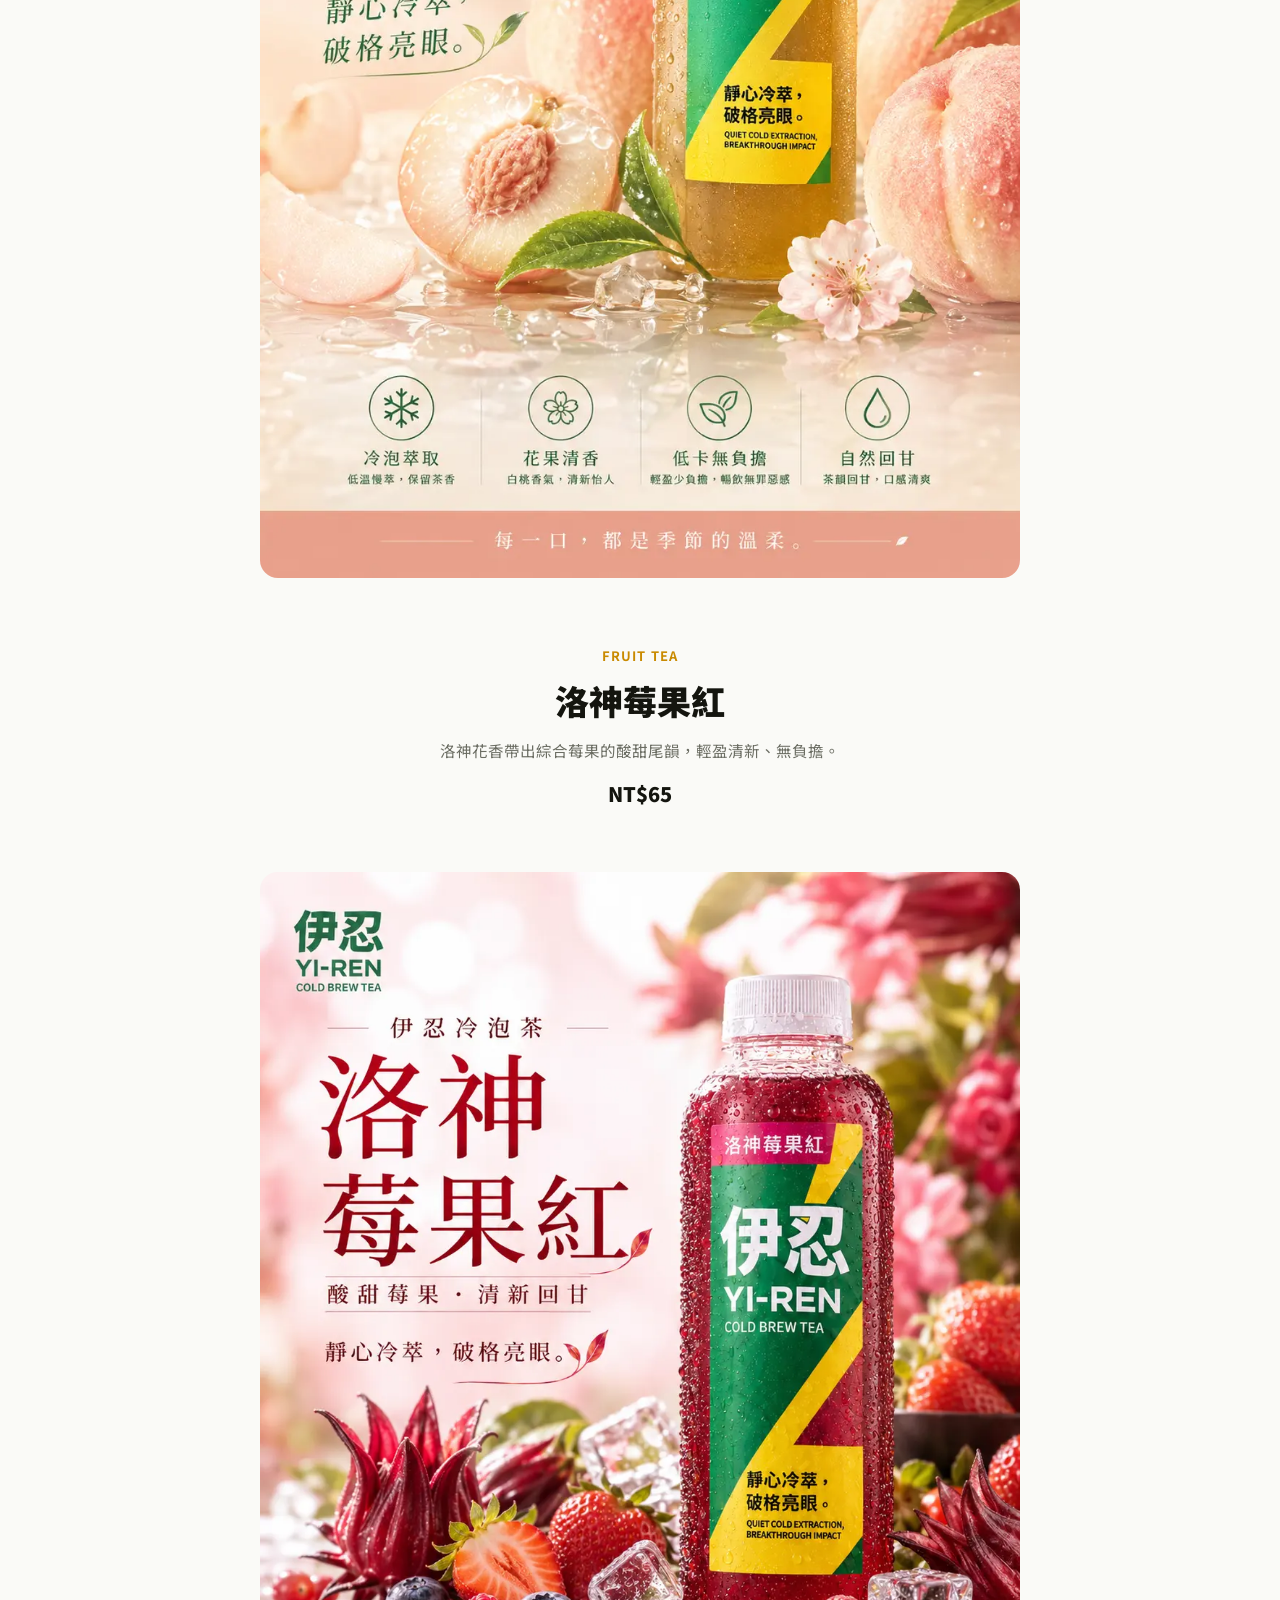
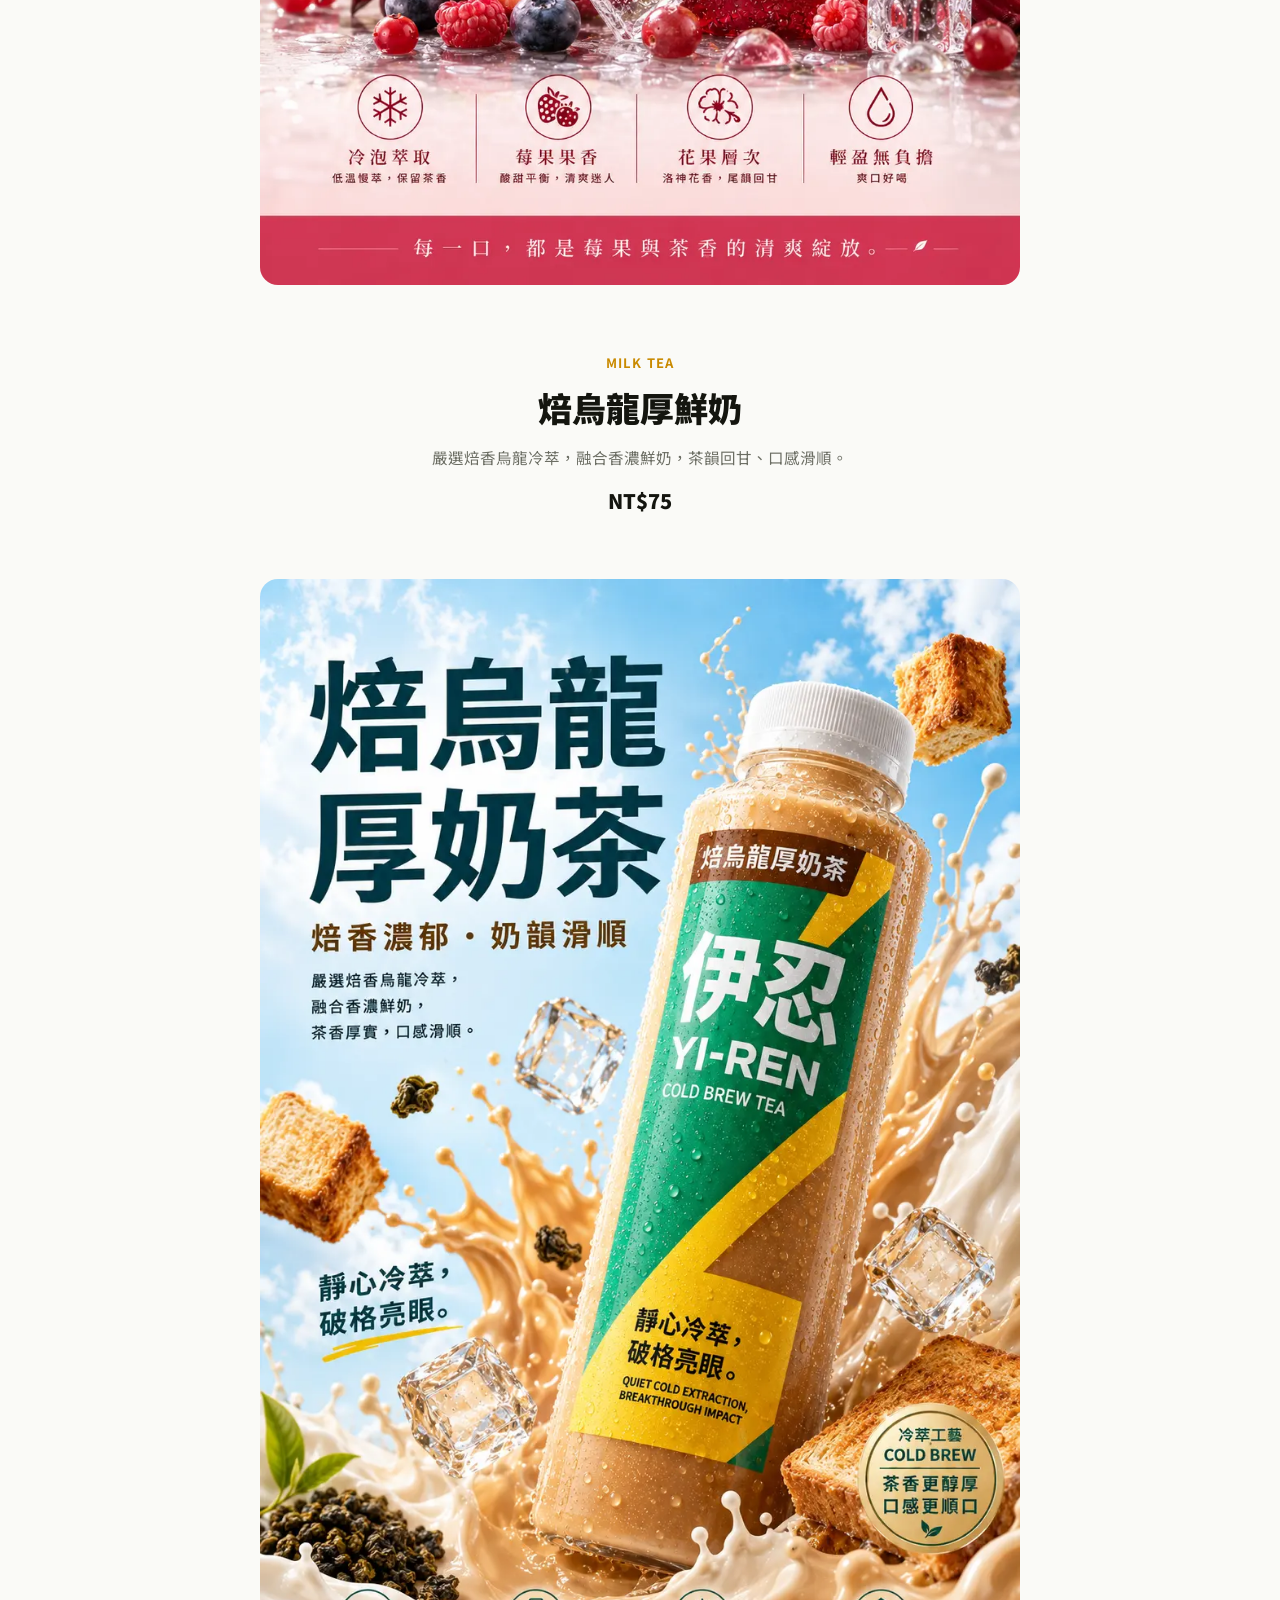
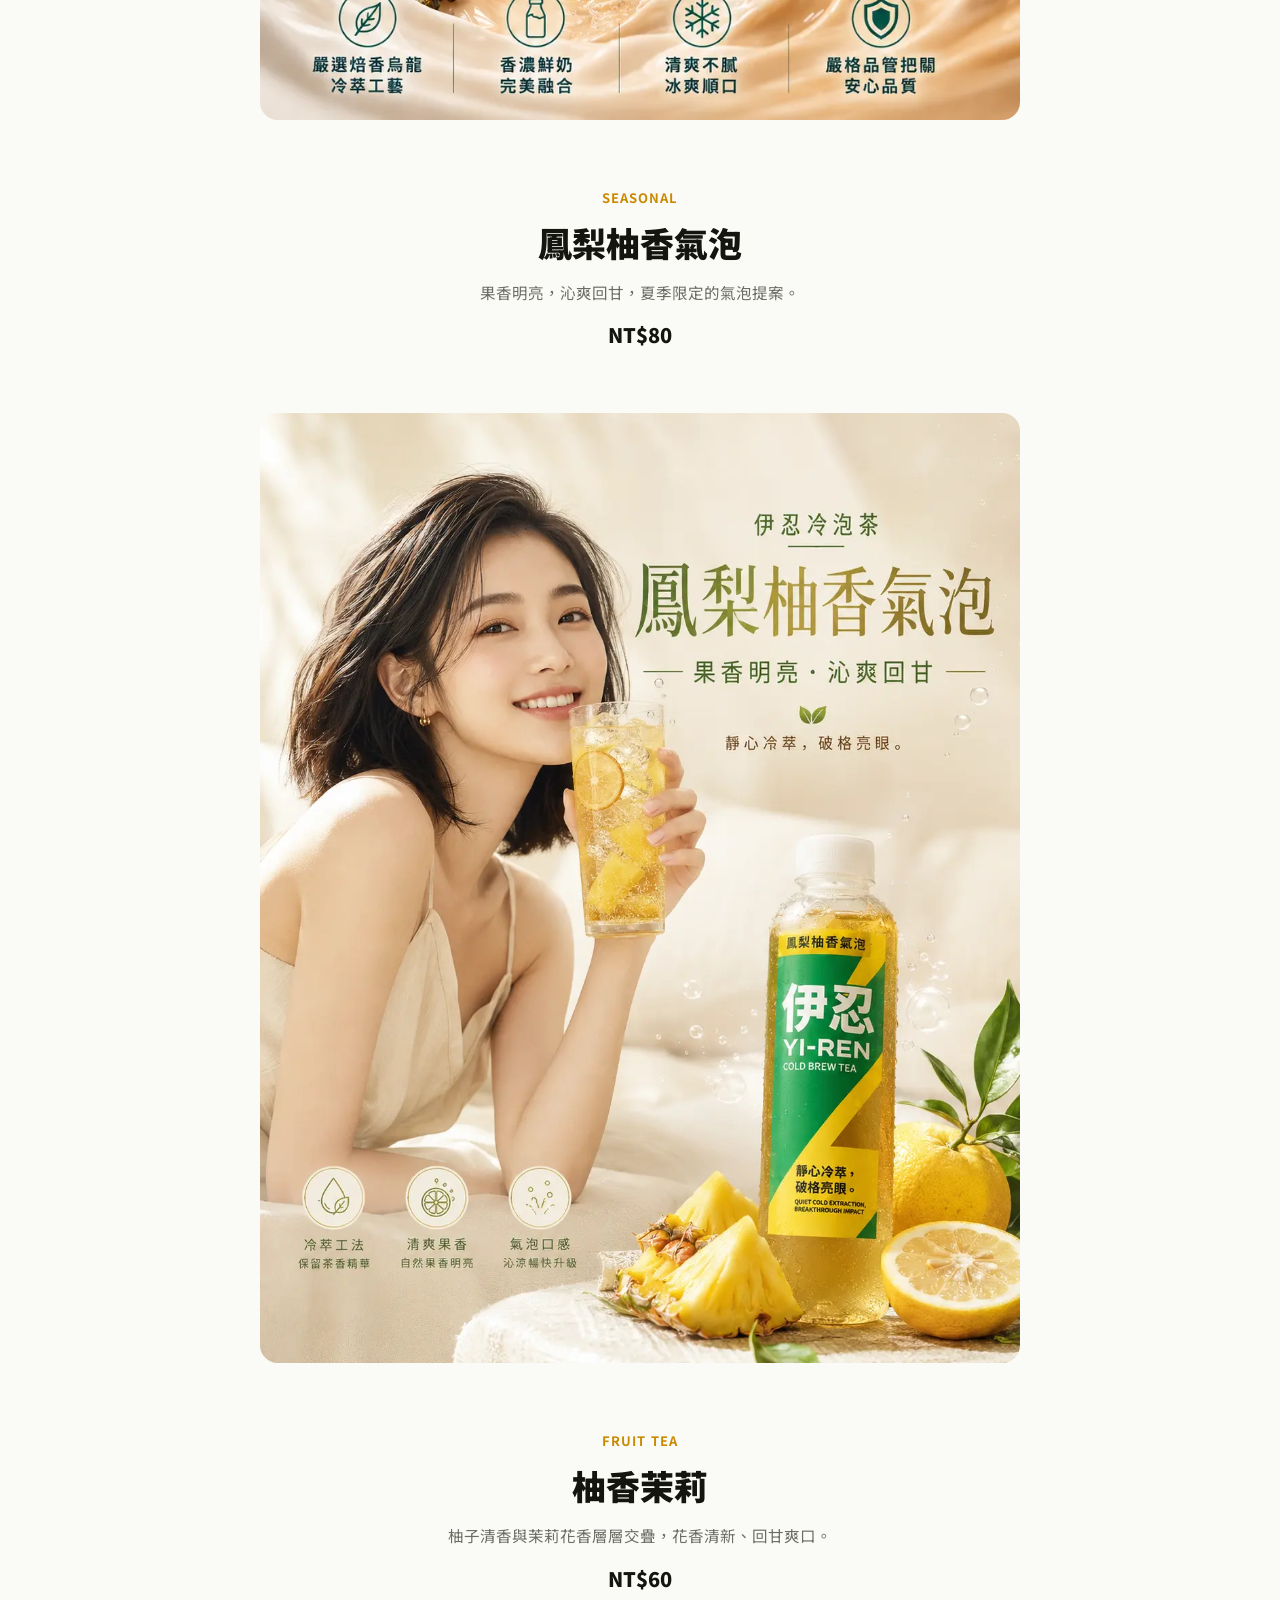
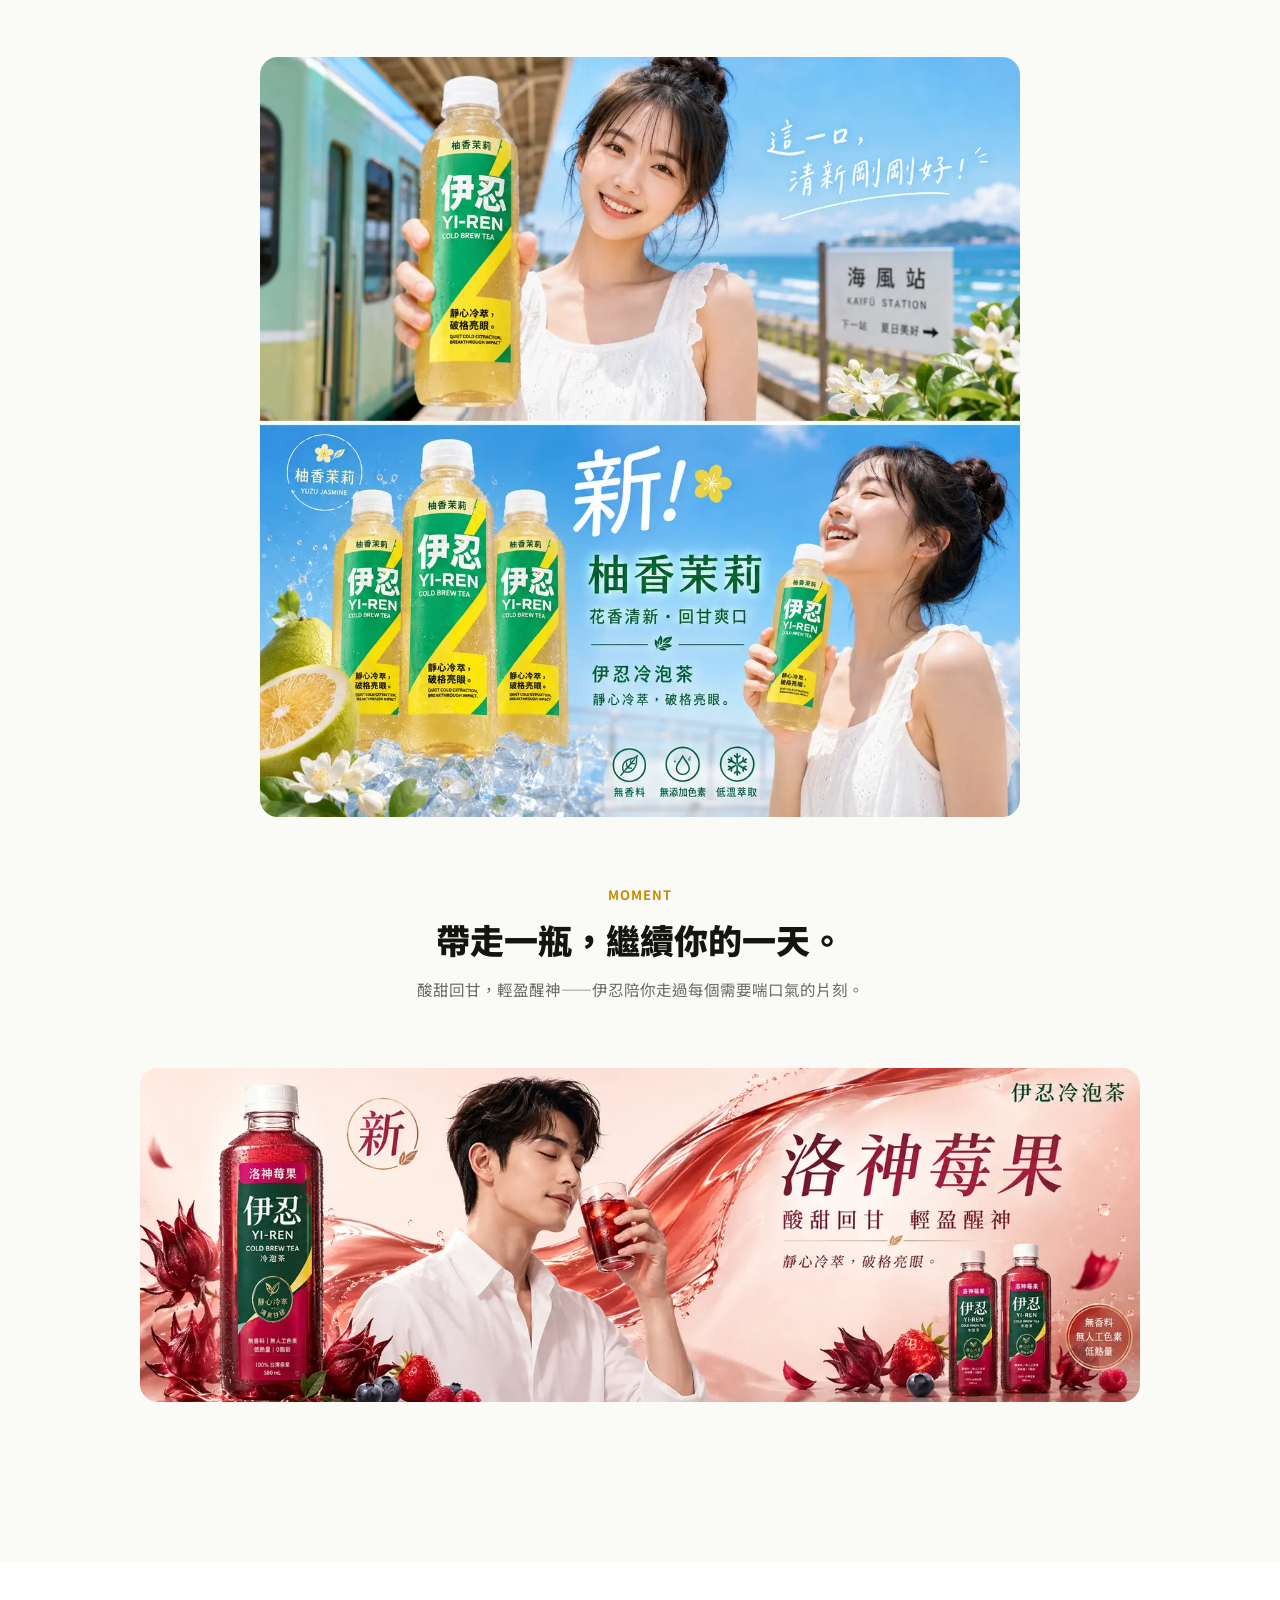
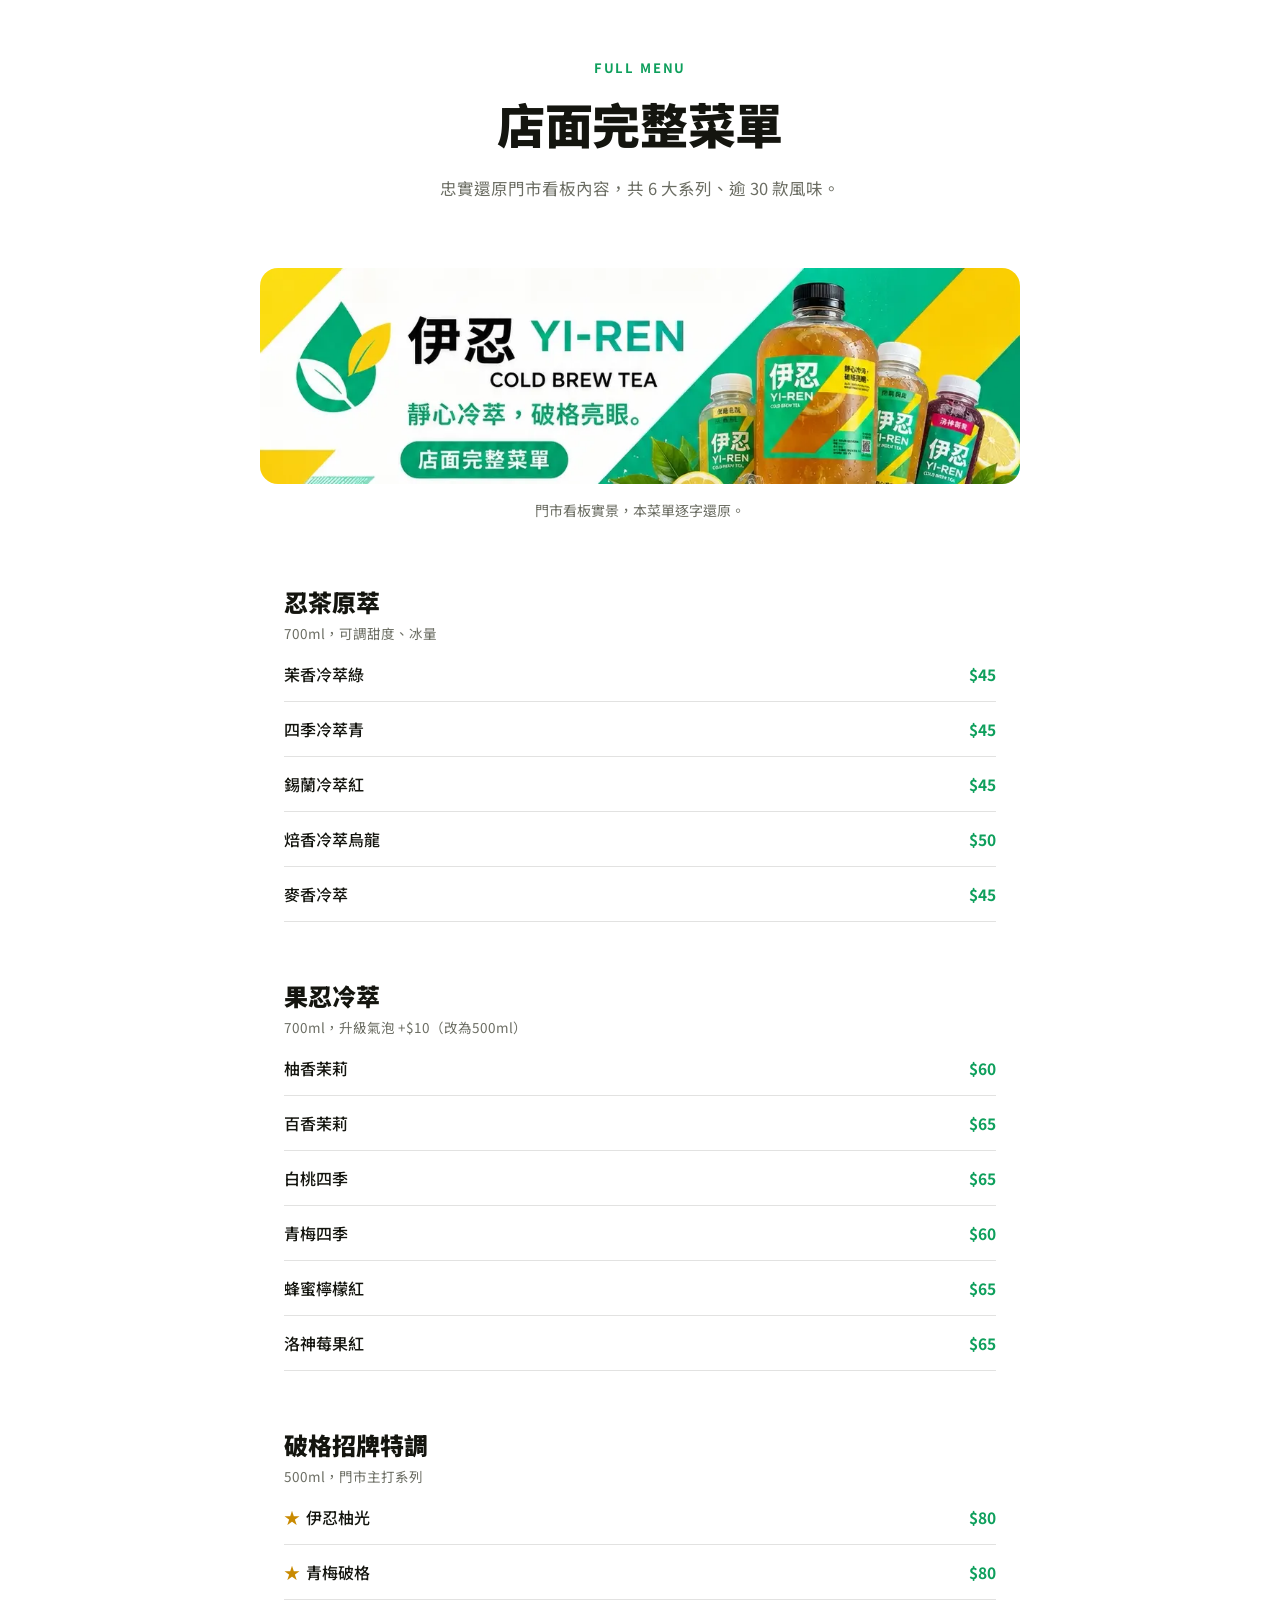
==== commit 39f9f4b2: "Add files via upload" ====
--- a/index.html
+++ b/index.html
@@ -26,6 +26,12 @@
       <li><a href="#franchise">加盟</a></li>
       <li><a href="#b2b">企業訂購</a></li>
     </ul>
+    <div class="lang-switch">
+      <a href="#" class="active">中文</a><span class="sep">·</span>
+      <a href="en/index.html">EN</a><span class="sep">·</span>
+      <a href="ja/index.html">日本語</a><span class="sep">·</span>
+      <a href="vi/index.html">Tiếng Việt</a>
+    </div>
     <button class="nav-toggle-4" aria-label="開啟選單" aria-expanded="false">
       <svg width="20" height="20" viewBox="0 0 24 24" fill="none" stroke="currentColor" stroke-width="2"><line x1="3" y1="7" x2="21" y2="7"/><line x1="3" y1="12" x2="21" y2="12"/><line x1="3" y1="17" x2="21" y2="17"/></svg>
     </button>
@@ -38,6 +44,12 @@
       <li><a href="#store">門市</a></li>
       <li><a href="#franchise">加盟</a></li>
       <li><a href="#b2b" class="mobile-cta-4">企業訂購</a></li>
+      <div class="lang-switch">
+        <a href="#" class="active">中文</a><span class="sep">·</span>
+        <a href="en/index.html">EN</a><span class="sep">·</span>
+        <a href="ja/index.html">日本語</a><span class="sep">·</span>
+        <a href="vi/index.html">Tiếng Việt</a>
+      </div>
     </ul>
   </div>
 </nav>
--- a/css/style.css
+++ b/css/style.css
@@ -18,7 +18,7 @@
 }
 
 *, *::before, *::after { box-sizing: border-box; }
-html { scroll-behavior: smooth; }
+html { scroll-behavior: smooth; scroll-padding-top: 90px; }
 @media (prefers-reduced-motion: reduce) {
   html { scroll-behavior: auto; }
   *, *::before, *::after { animation-duration: 0.001ms !important; transition-duration: 0.001ms !important; }
@@ -121,9 +121,16 @@
 .mobile-panel-4 ul { display: flex; flex-direction: column; padding: 22px 24px; gap: 22px; font-weight: 700; font-size: 17px; }
 .mobile-panel-4 .mobile-cta-4 { color: var(--leaf); }
 
-@media (max-width: 820px) {
+.lang-switch { display: flex; align-items: center; gap: 10px; font-size: 12.5px; font-weight: 700; color: var(--muted); }
+.lang-switch a { padding: 2px 4px; transition: color 0.2s ease; }
+.lang-switch a:hover, .lang-switch a.active { color: var(--leaf); }
+.lang-switch span.sep { color: var(--rule); }
+.mobile-panel-4 .lang-switch { padding-top: 4px; font-size: 15px; gap: 14px; }
+
+@media (max-width: 1080px) {
   .nav-links-4 { display: none; }
   .nav-toggle-4 { display: block; }
+  .nav-inner .lang-switch { display: none; }
 }
 
 /* ==========================================================================
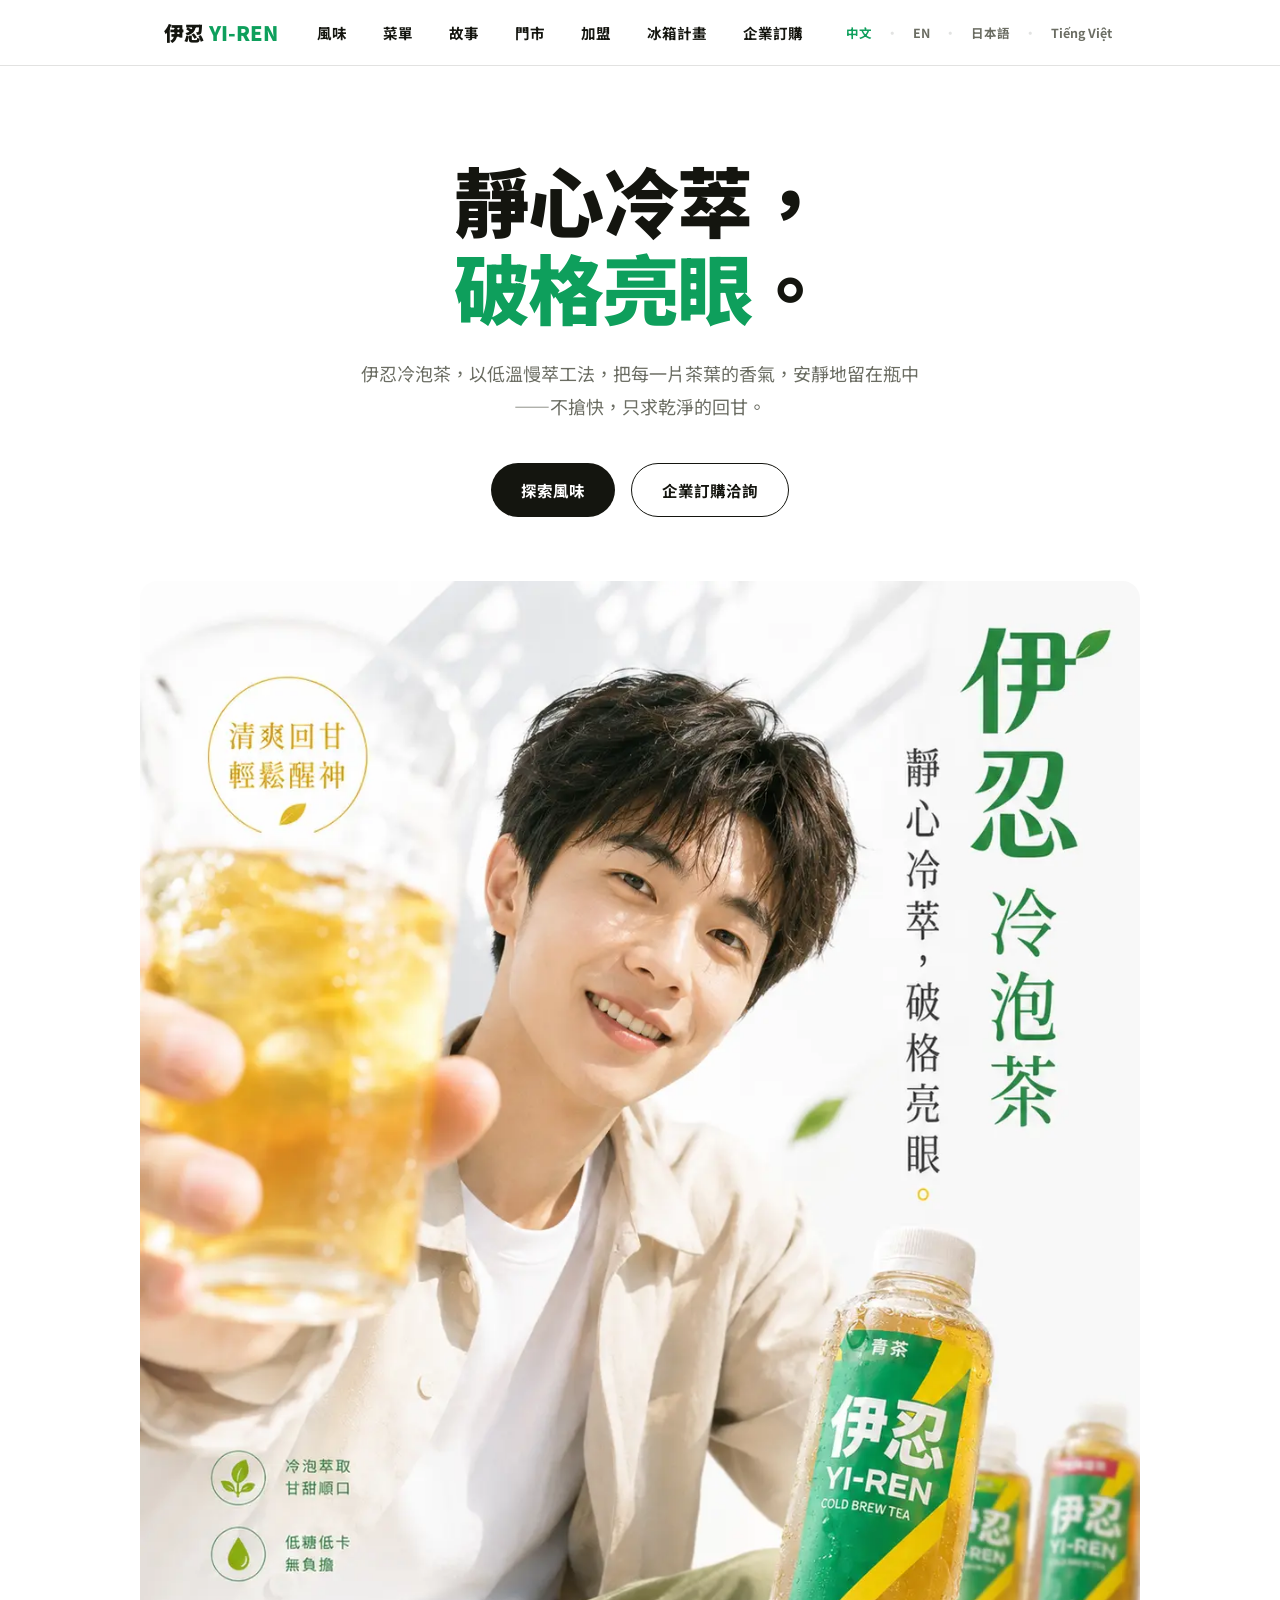
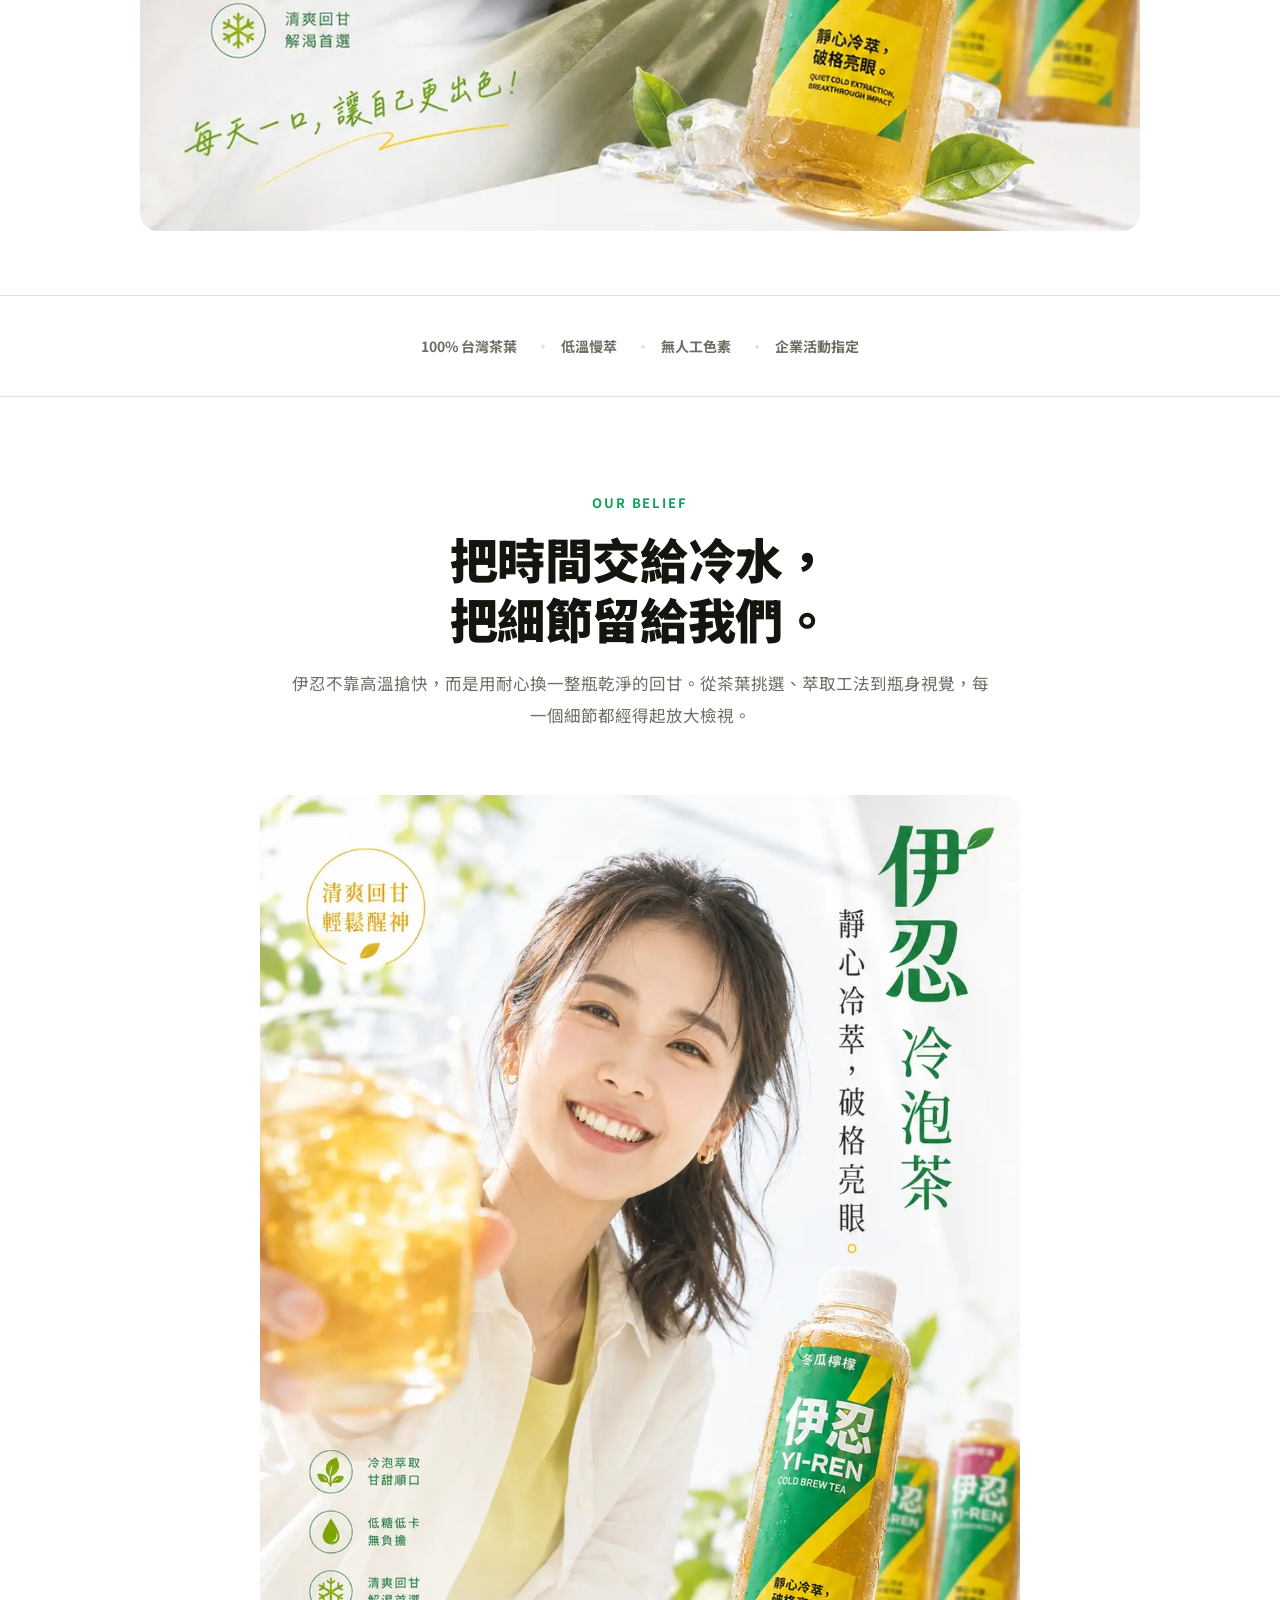
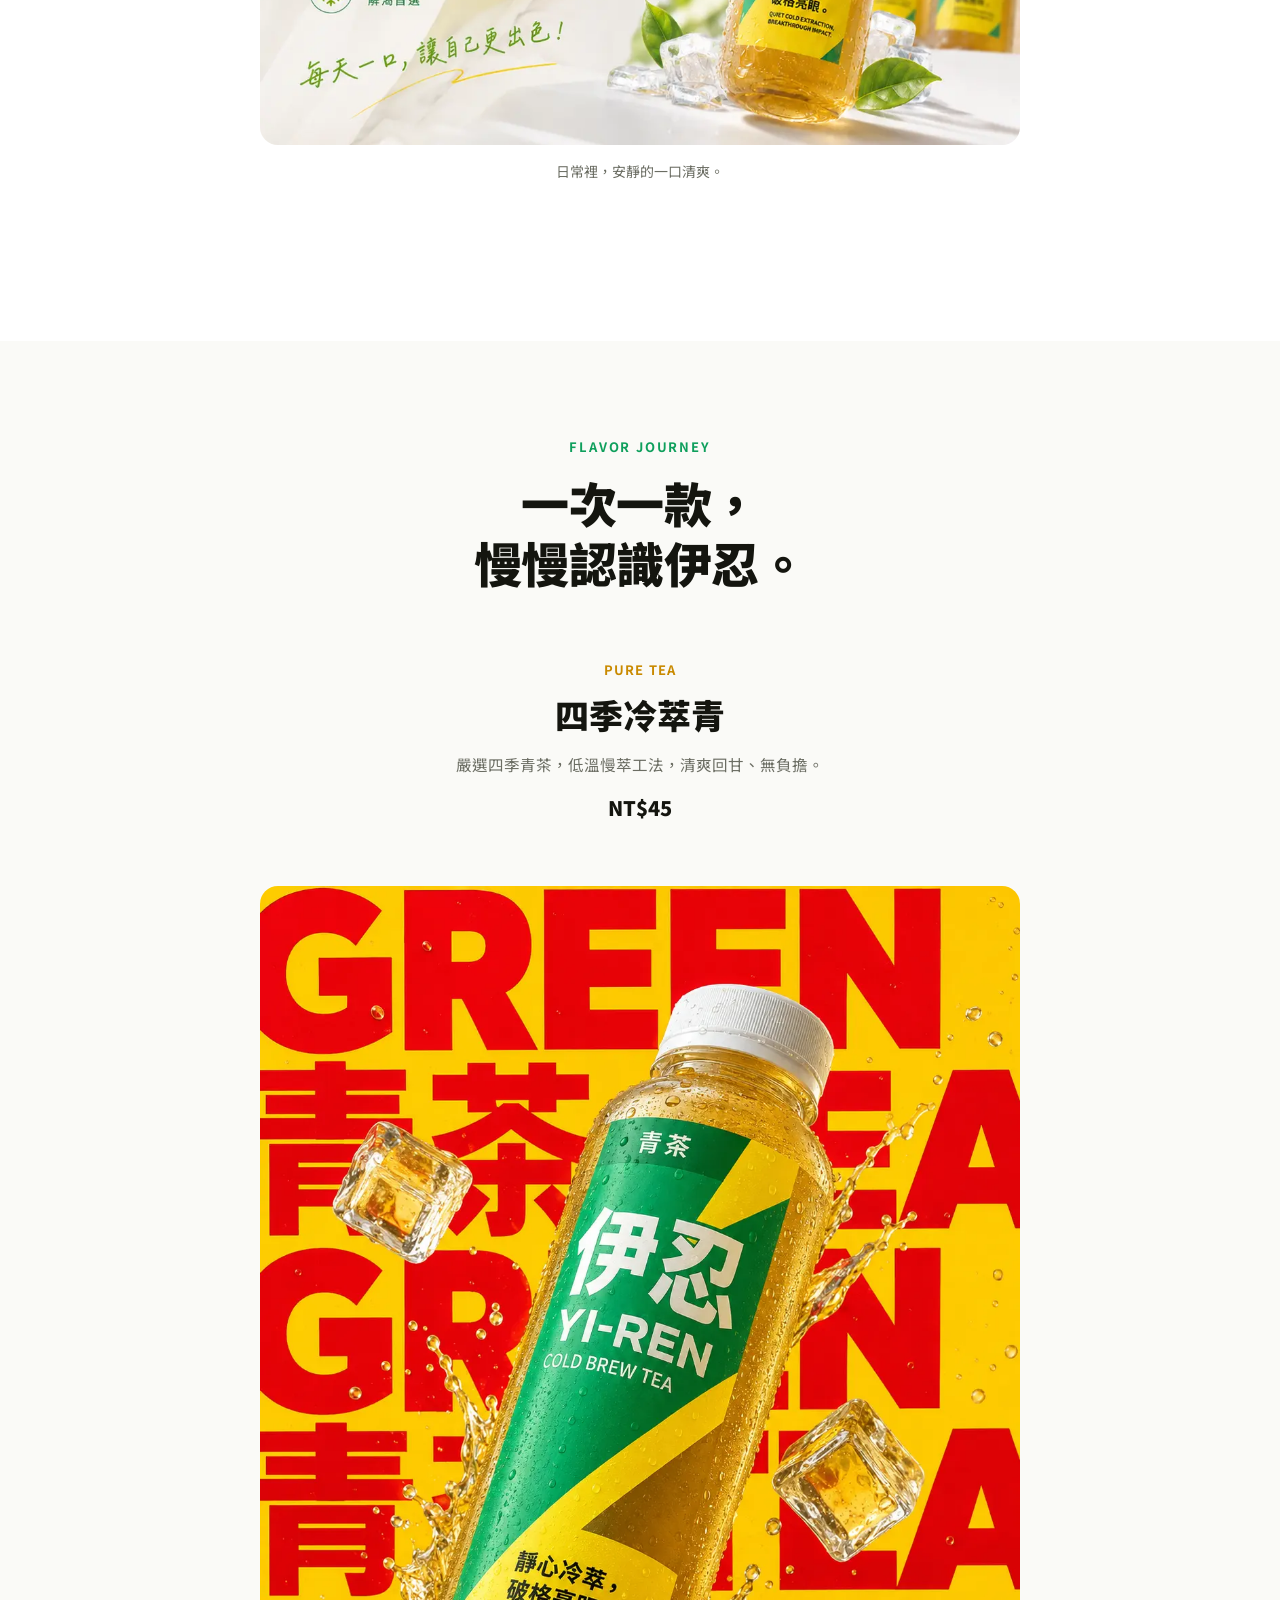
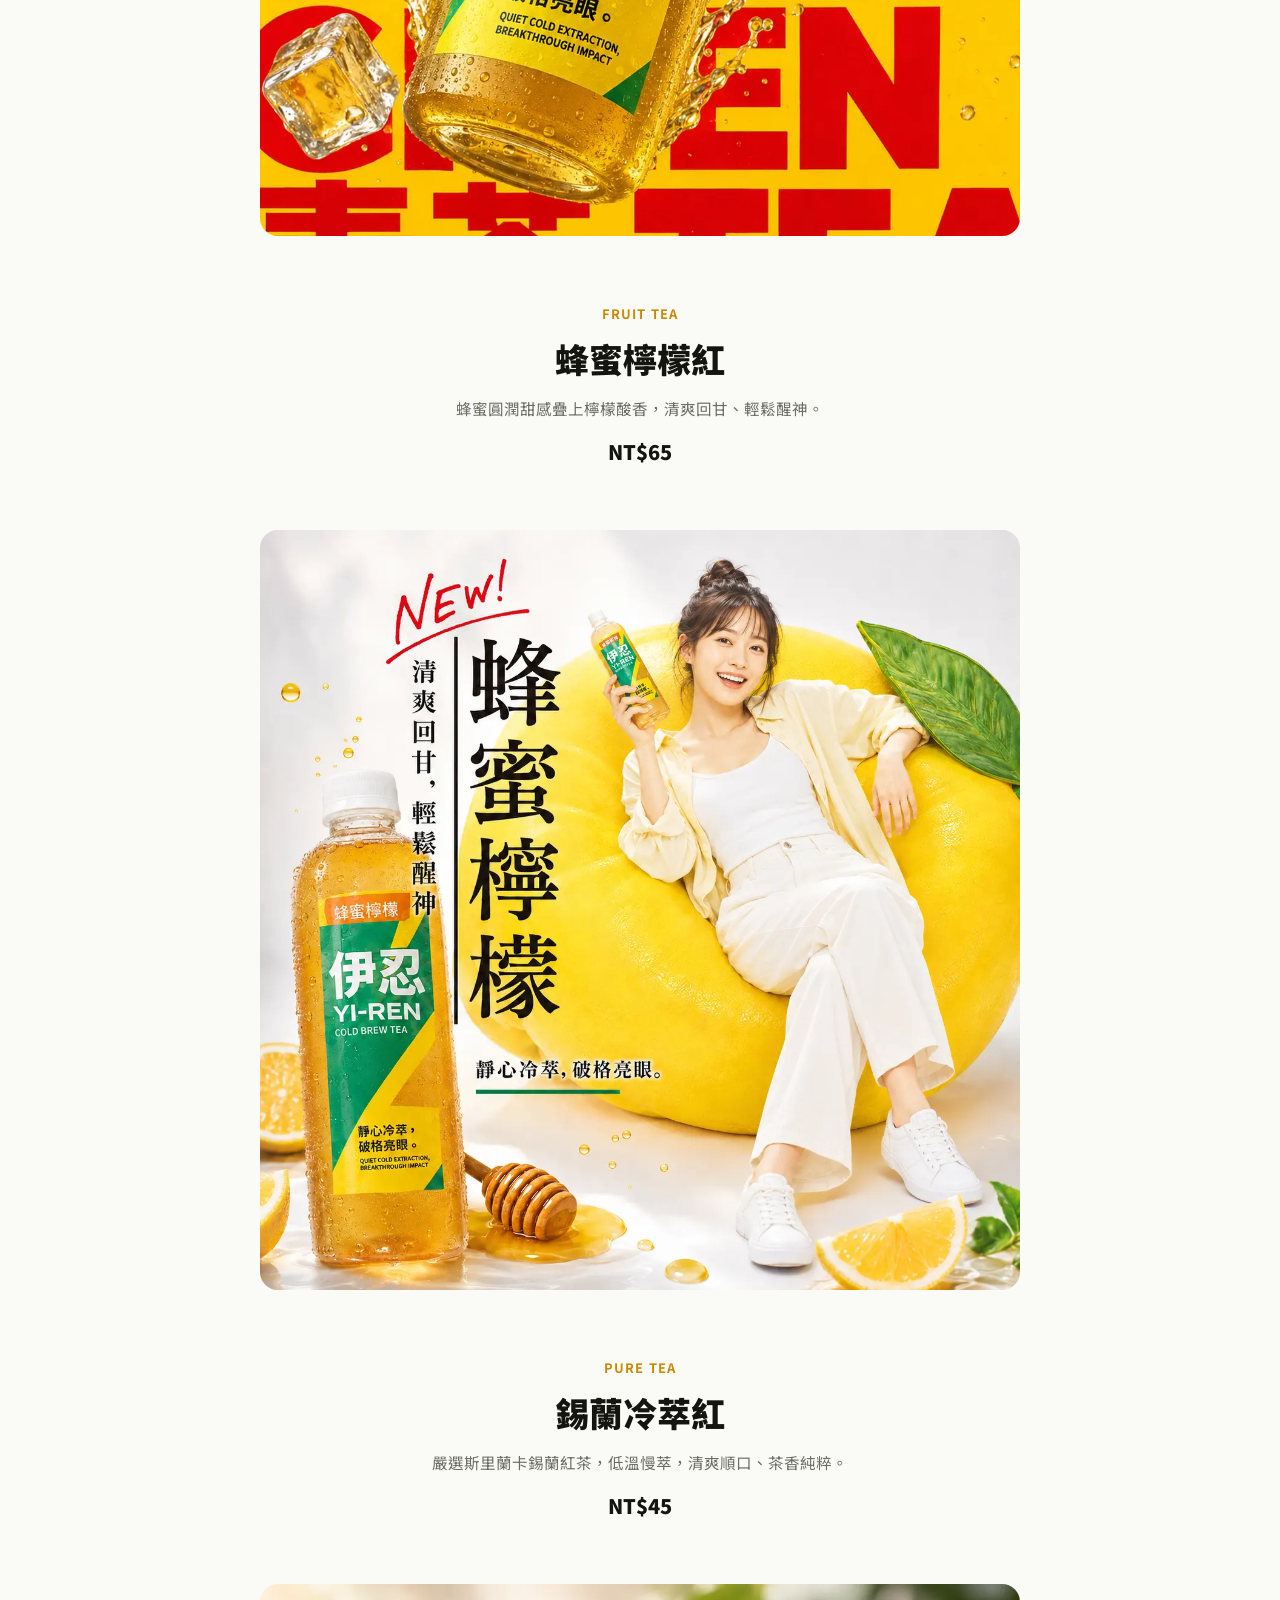
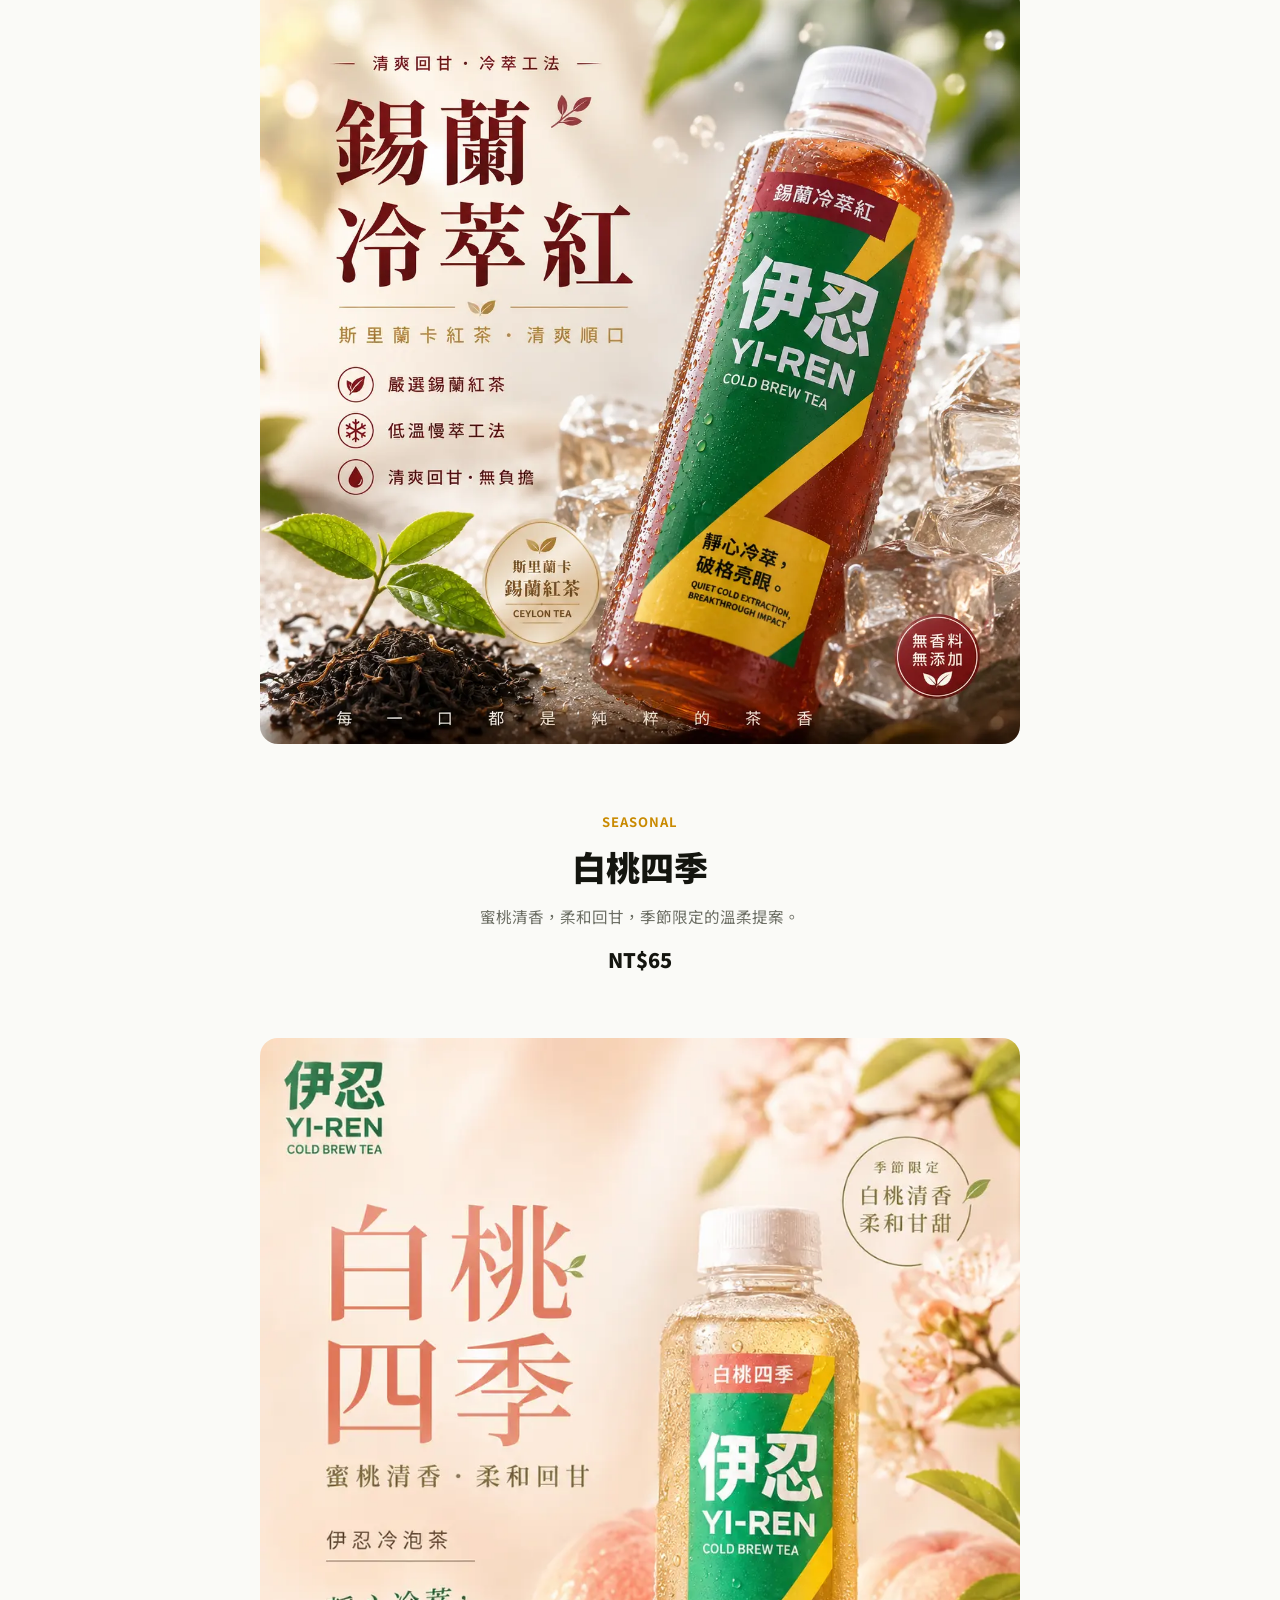
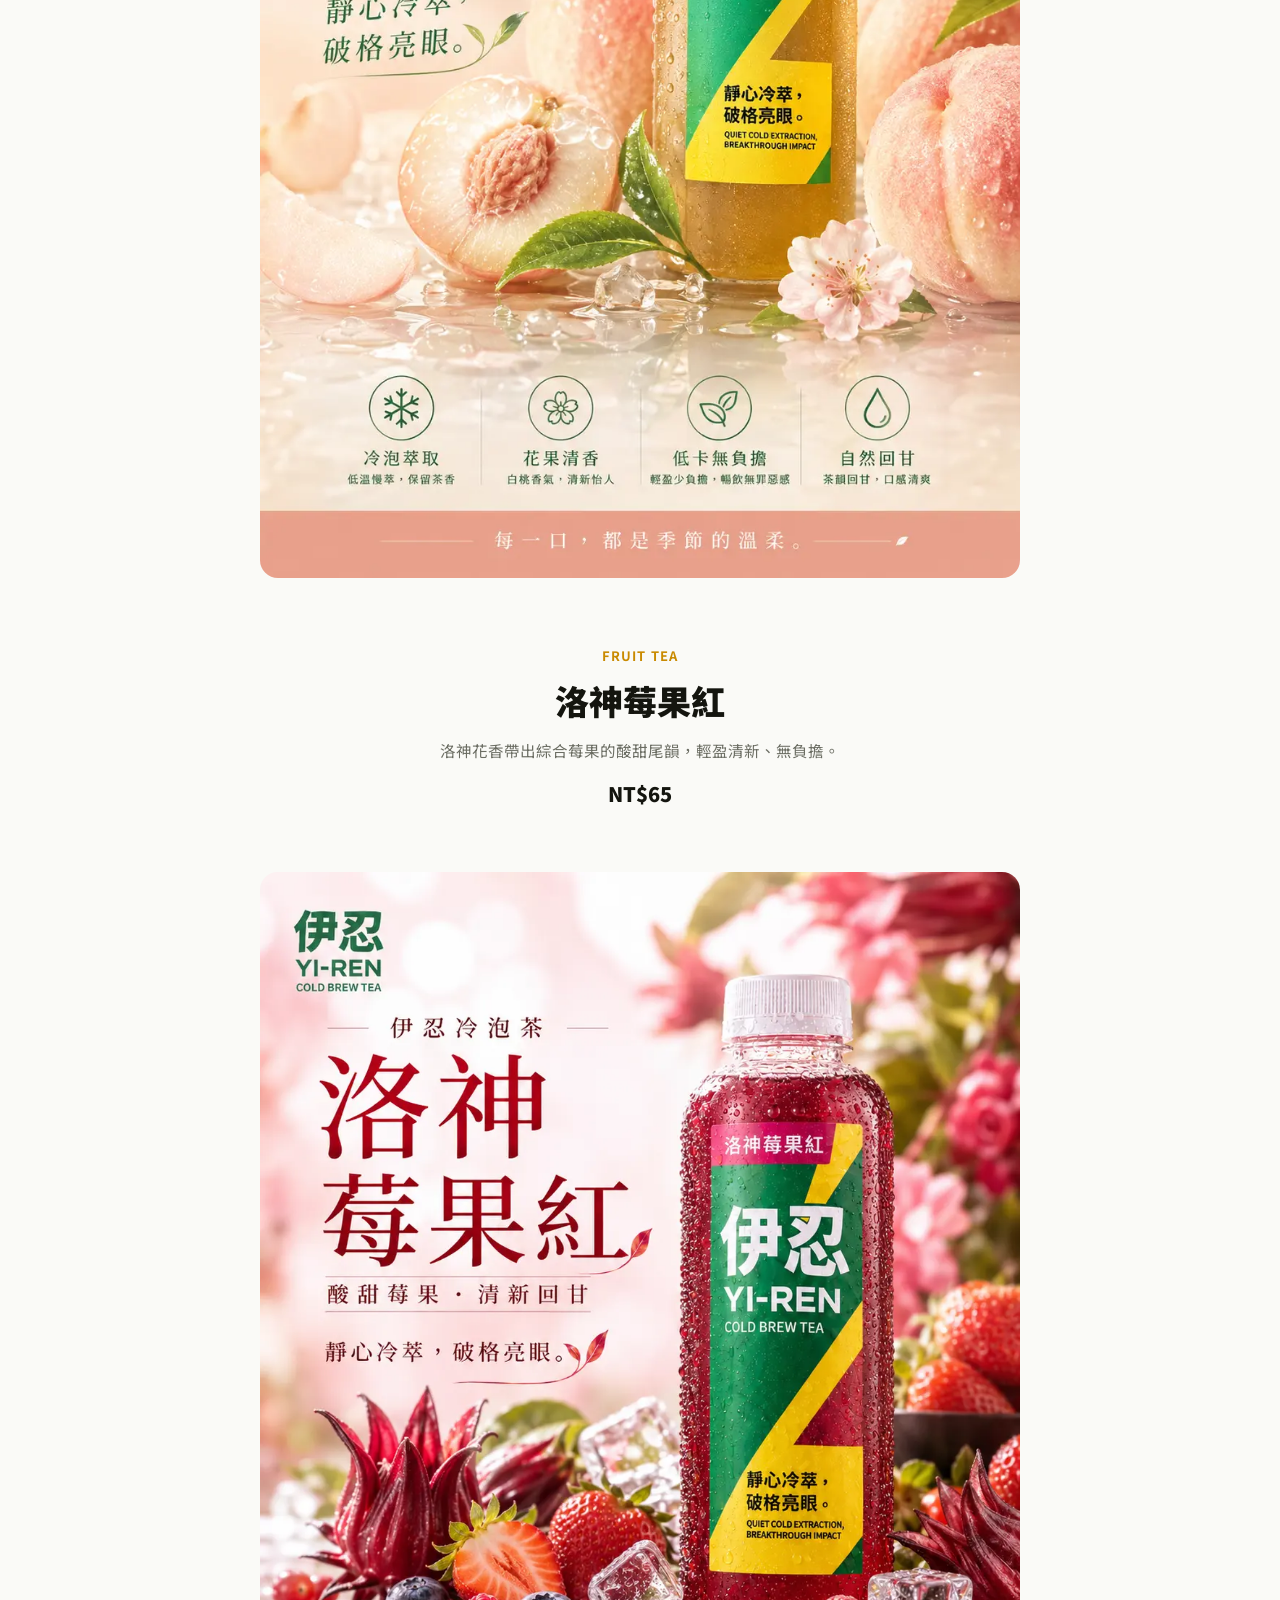
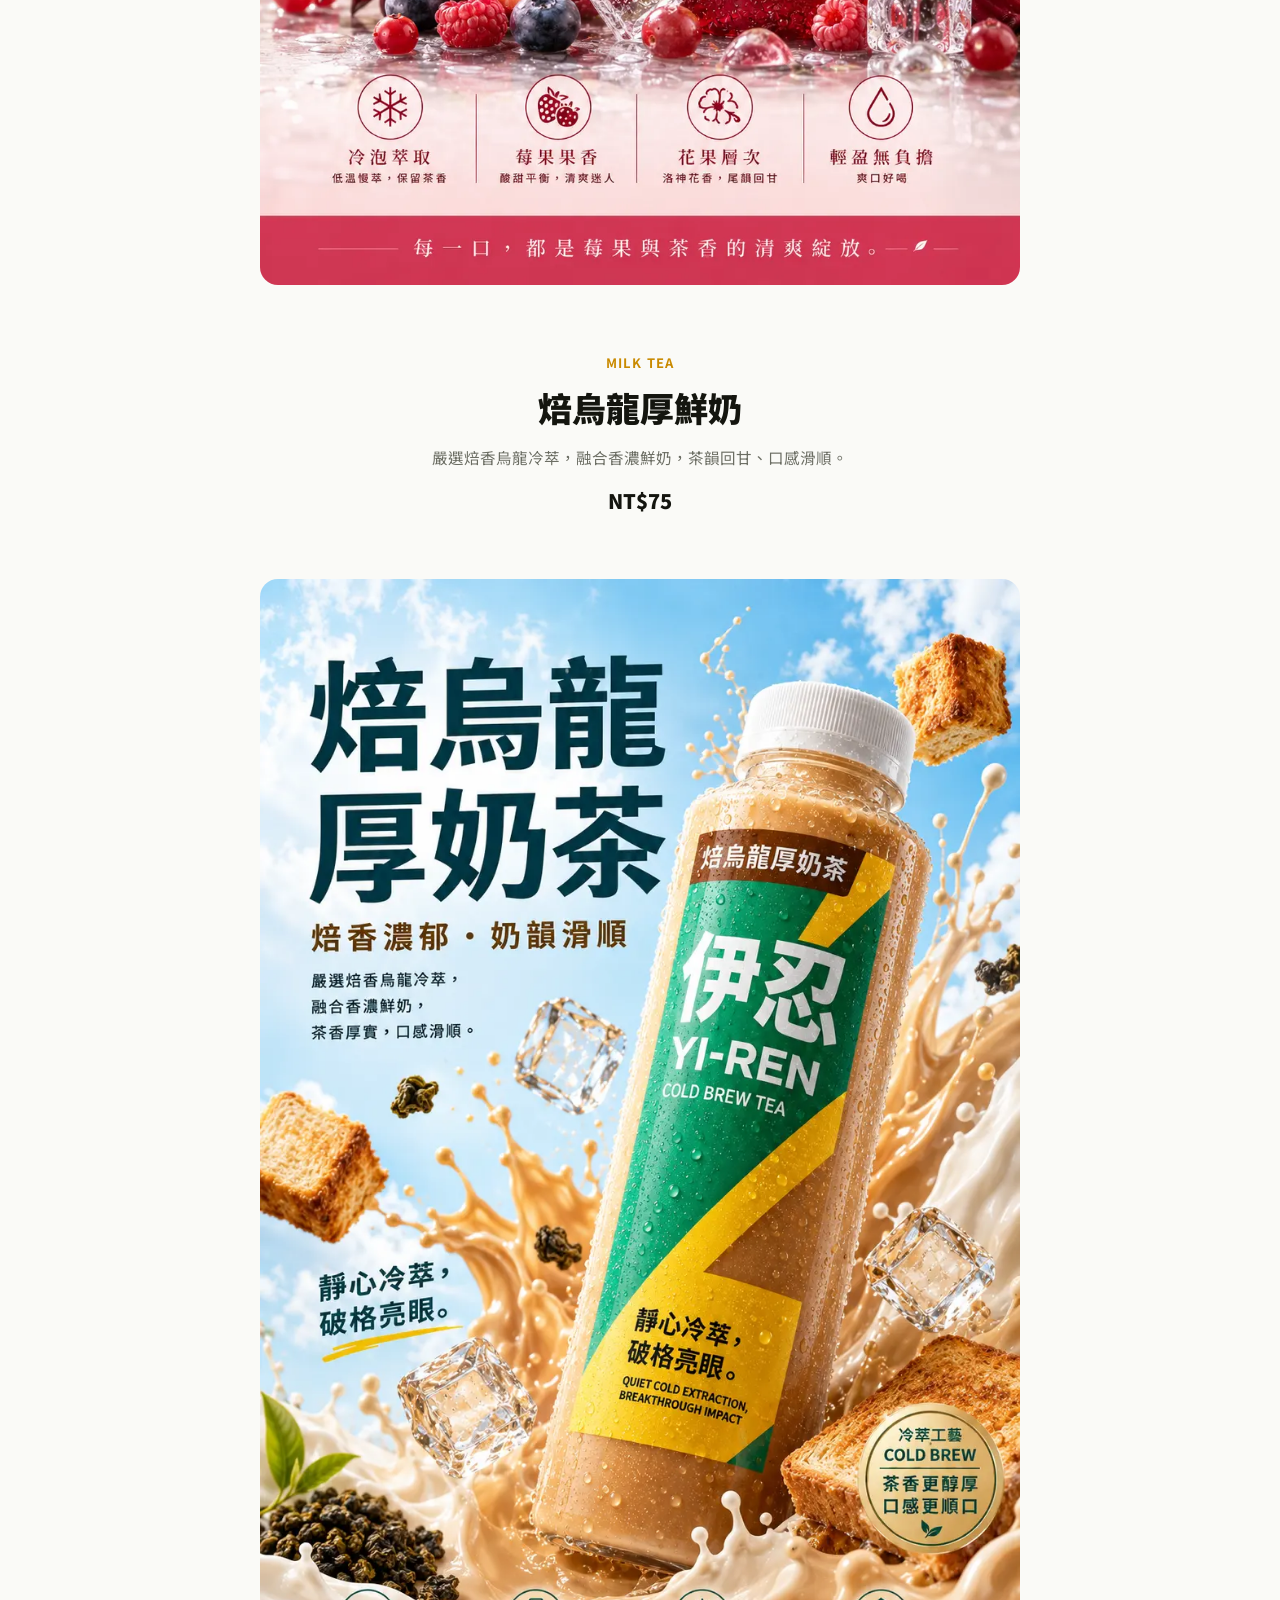
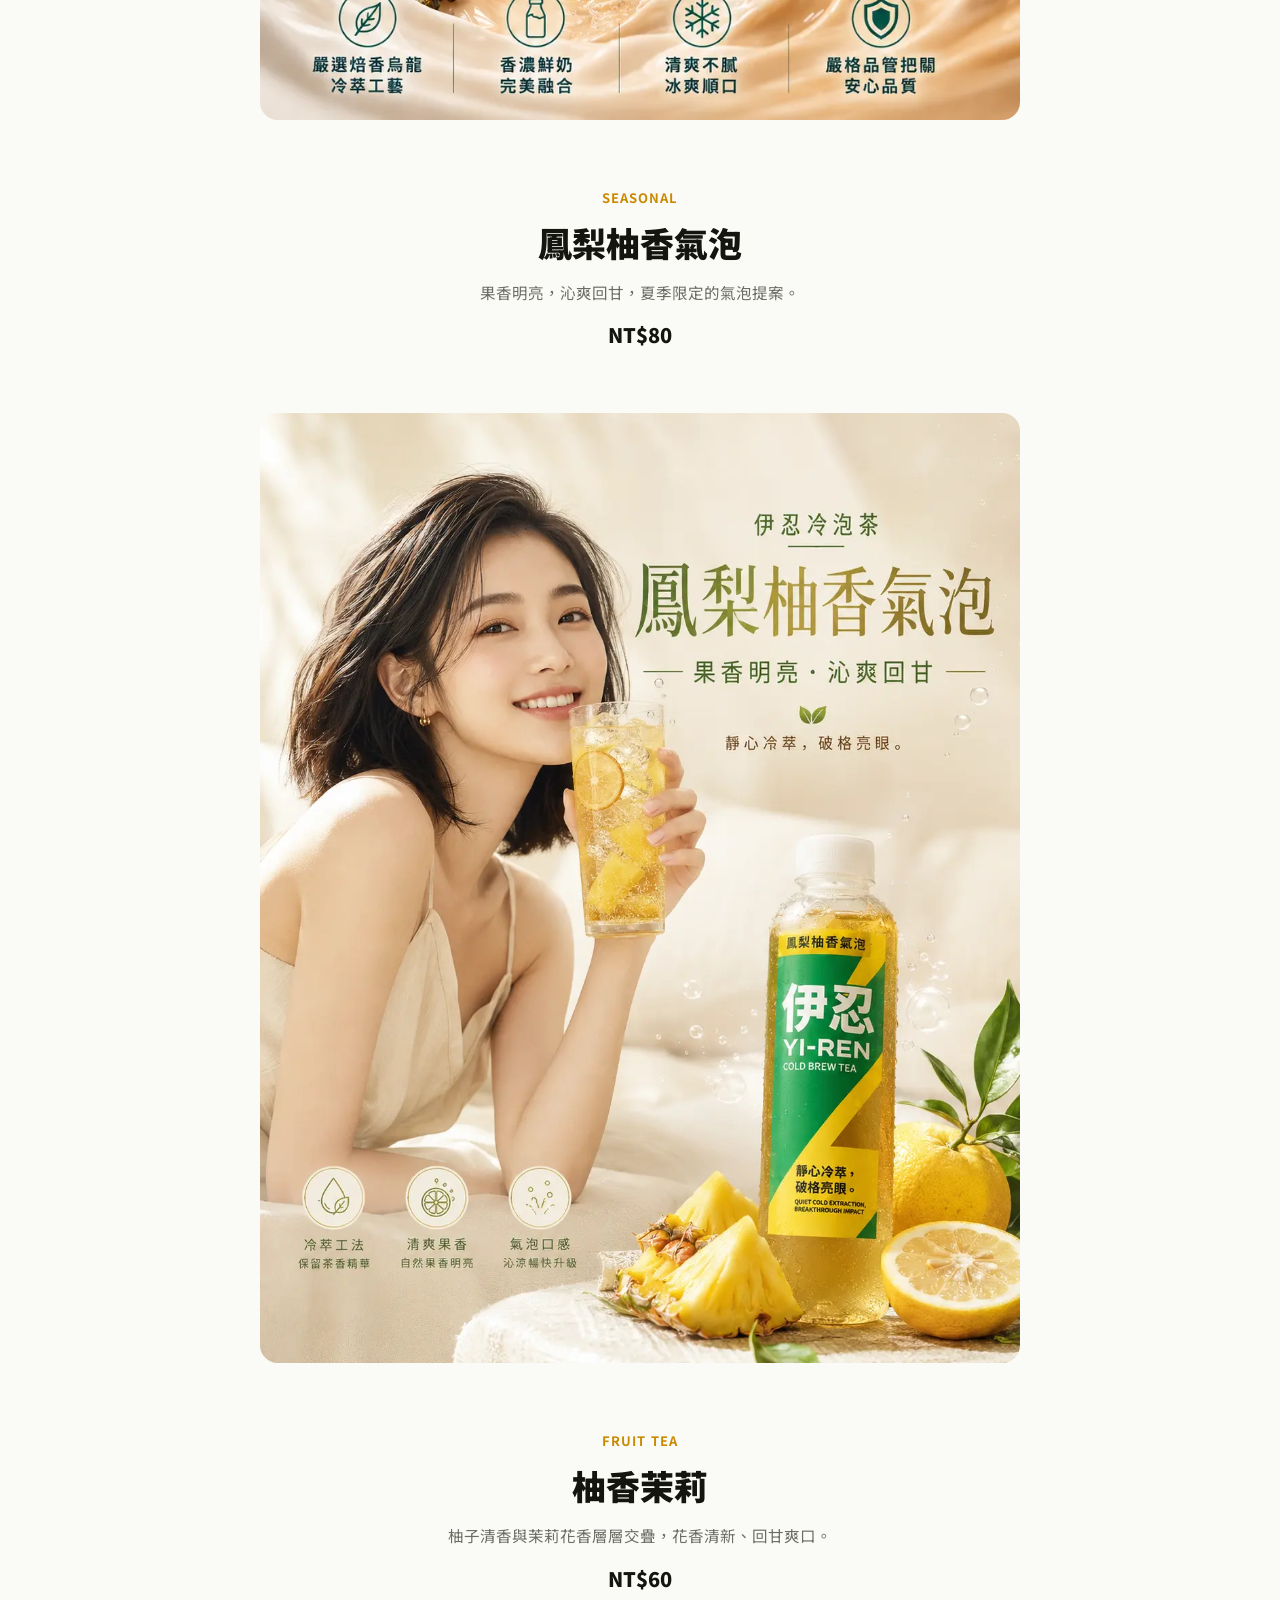
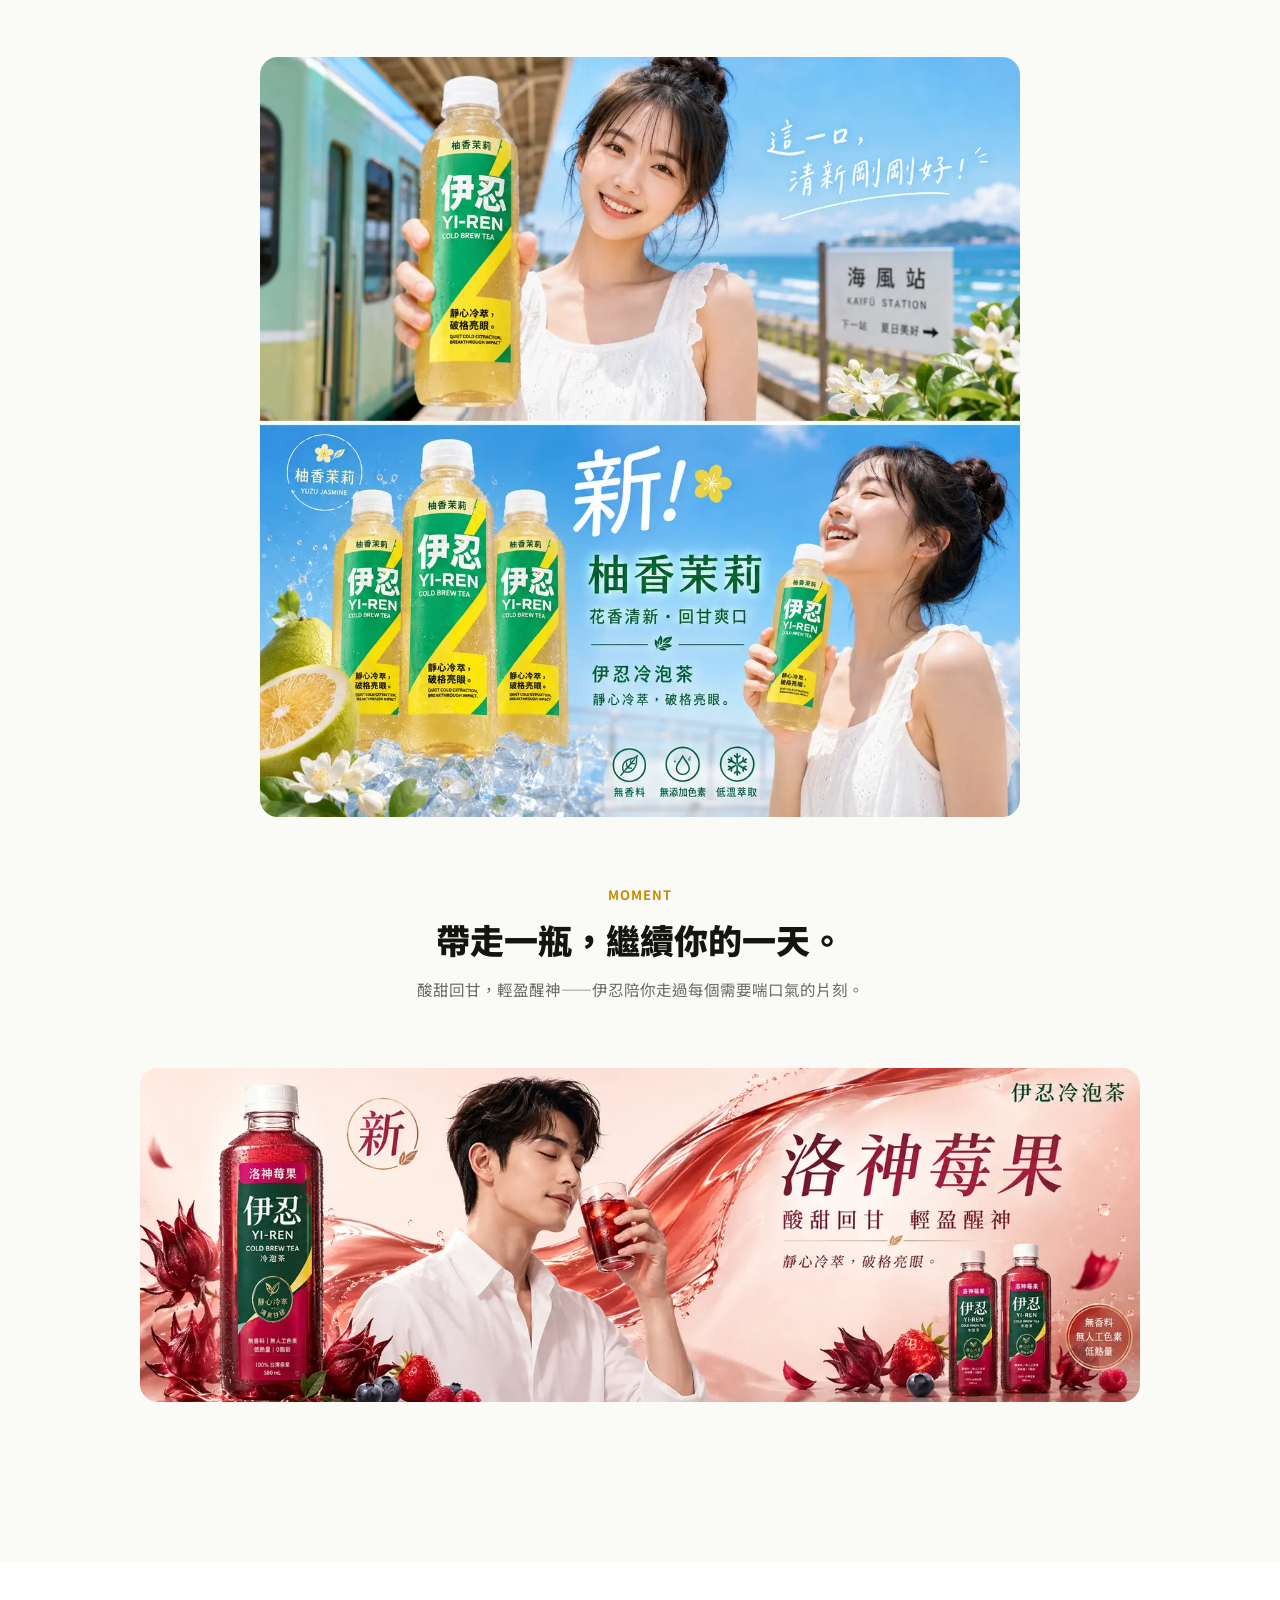
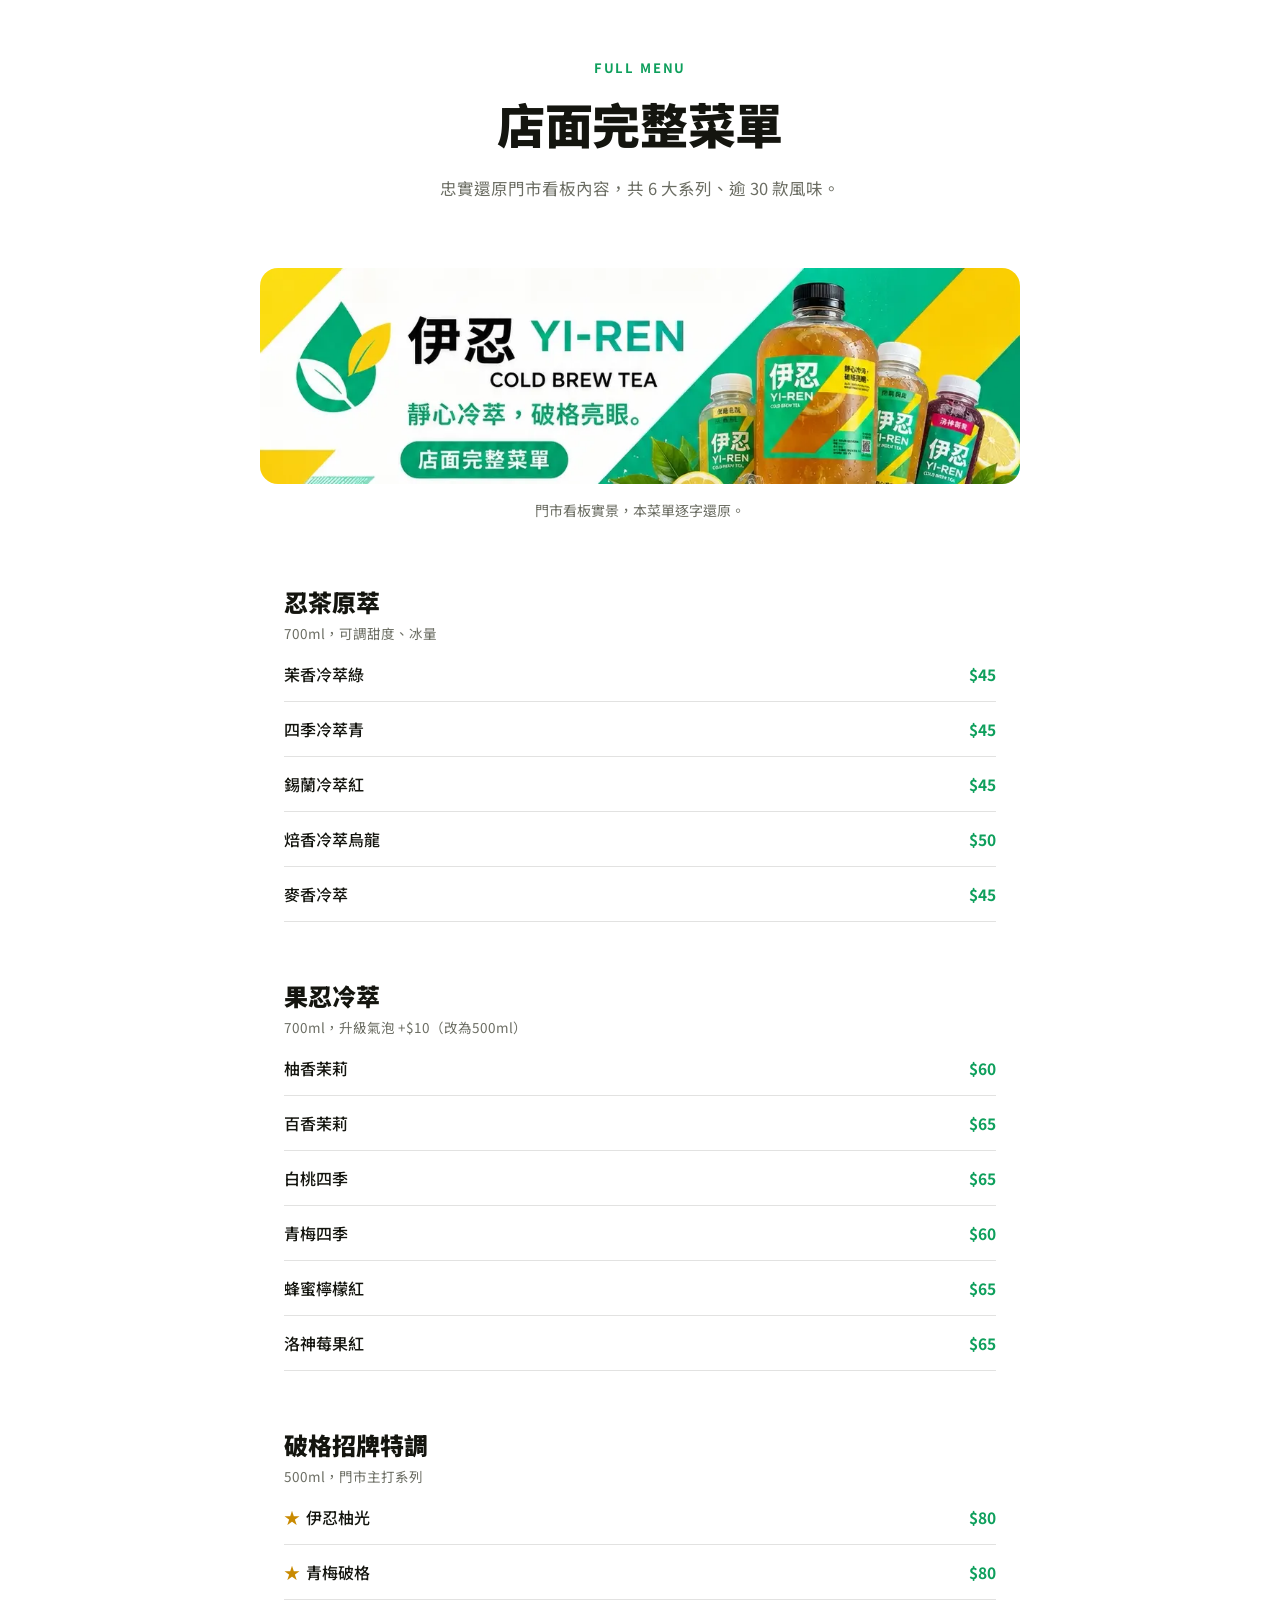
==== commit 15248277: "Add files via upload" ====
--- a/index.html
+++ b/index.html
@@ -24,6 +24,7 @@
       <li><a href="#story">故事</a></li>
       <li><a href="#store">門市</a></li>
       <li><a href="#franchise">加盟</a></li>
+      <li><a href="#fridge">冰箱計畫</a></li>
       <li><a href="#b2b">企業訂購</a></li>
     </ul>
     <div class="lang-switch">
@@ -43,6 +44,7 @@
       <li><a href="#story">故事</a></li>
       <li><a href="#store">門市</a></li>
       <li><a href="#franchise">加盟</a></li>
+      <li><a href="#fridge">冰箱計畫</a></li>
       <li><a href="#b2b" class="mobile-cta-4">企業訂購</a></li>
       <div class="lang-switch">
         <a href="#" class="active">中文</a><span class="sep">·</span>
@@ -346,6 +348,51 @@
     <div class="photo-block full reveal-4">
       <img src="images/store-storefront.webp" alt="伊忍 YI-REN 實體門市" width="1400" height="1050">
     </div>
+
+    <div class="col reveal-4" style="text-align:center; margin-top:80px;">
+      <span class="eyebrow">Store Formats</span>
+      <h3 style="font-weight:900; font-size:clamp(24px,3vw,32px);">同一套語言，<br>走進商場、街邊、外帶窗口都認得出。</h3>
+    </div>
+
+    <div class="photo-block full reveal-4">
+      <img src="images/store-mall-kiosk.webp" alt="伊忍商場專櫃形式" width="1400" height="1050">
+      <p class="cap">商場專櫃——0.5坪也能立起完整的品牌識別。</p>
+    </div>
+
+    <div class="photo-block full reveal-4">
+      <img src="images/store-street-dusk.webp" alt="伊忍街邊店，夜間實景" width="1400" height="1050">
+      <p class="cap">街邊轉角店，夜幕降臨後招牌依然清楚好認。</p>
+    </div>
+
+    <div class="photo-block full reveal-4">
+      <img src="images/store-takeaway-window.webp" alt="伊忍外帶取餐窗口" width="1400" height="1050">
+      <p class="cap">外帶取餐窗口，順路一瓶，不用特地繞進店裡。</p>
+    </div>
+
+    <div class="photo-block full reveal-4">
+      <img src="images/store-street-corner.webp" alt="伊忍街邊轉角店，日間實景" width="1400" height="1050">
+      <p class="cap">轉角雙面招牌，兩條街都看得到伊忍。</p>
+    </div>
+
+    <div class="photo-block full reveal-4">
+      <img src="images/store-interior-seating.webp" alt="伊忍門市內用座位區" width="1400" height="1050">
+      <p class="cap">內用座位區，走累了也能坐下來，慢慢喝一瓶。</p>
+    </div>
+
+    <div class="photo-block full reveal-4">
+      <img src="images/store-mall-corner.webp" alt="伊忍商場轉角專櫃" width="1400" height="1050">
+      <p class="cap">商場轉角櫃位，取茶區、點餐區動線清楚分開。</p>
+    </div>
+
+    <div class="photo-block full reveal-4">
+      <img src="images/store-billboard-ad.webp" alt="伊忍品牌大型戶外看板" width="1400" height="1050">
+      <p class="cap">大型戶外看板，走在路上遠遠就能看到那道對角線。</p>
+    </div>
+
+    <div class="photo-block full reveal-4">
+      <img src="images/store-street-entrance.webp" alt="伊忍街邊小店門口" width="1400" height="1050">
+      <p class="cap">小坪數街邊店，一樣有完整的品牌識別與營業時間標示。</p>
+    </div>
   </section>
 
   <!-- ============ FRANCHISE ============ -->
@@ -382,18 +429,203 @@
     </div>
   </section>
 
+  <!-- ============ FRIDGE PROGRAM ============ -->
+  <section id="fridge" class="section">
+    <div class="col reveal-4" style="text-align:center;">
+      <span class="eyebrow">Micro Franchise · B2B Pitch</span>
+      <h2 class="section-title">讓您的 0.5 坪空間，<br>化身超高投報的印鈔機。</h2>
+      <p class="section-body">伊忍潮流冷泡茶「發光冰箱」駐點計畫。零加盟金、零備料、零風險，為您的質感空間注入全新被動收入與潮流氛圍。</p>
+    </div>
+
+    <div class="col reveal-4" style="text-align:center; margin-top:64px; margin-bottom:8px;">
+      <span class="eyebrow">Seamless Fit</span>
+      <h3 style="font-weight:900; font-size:clamp(24px,3vw,32px);">無縫融入您的頂級空間，<br>這不僅是冰箱，更是店內最搶眼的潮流裝置。</h3>
+    </div>
+
+    <div class="photo-block contained reveal-4">
+      <img src="images/fridge-salon.webp" alt="伊忍發光冰箱進駐頂級美髮沙龍" width="1400" height="1050">
+      <p class="cap"><strong>頂級美髮沙龍</strong>——顧客需久坐 2–4 小時，對高顏值飲品有剛需，且極易拍照打卡擴散。</p>
+    </div>
+
+    <div class="photo-block contained reveal-4">
+      <img src="images/fridge-gym.webp" alt="伊忍發光冰箱進駐精品健身房" width="1400" height="1050">
+      <p class="cap"><strong>精品健身／皮拉提斯</strong>——運動後需要清爽解渴，純茶與低糖特調系列完美契合注重體態的健康客群。</p>
+    </div>
+
+    <div class="photo-block contained reveal-4">
+      <img src="images/fridge-coworking.webp" alt="伊忍發光冰箱進駐新創共享空間" width="1400" height="1050">
+      <p class="cap"><strong>新創共享辦公空間</strong>——白領菁英聚集地，冰箱除了日常零售，更是獲取企業下午茶／活動大單的最佳線下展廳。</p>
+    </div>
+
+    <div class="photo-block contained reveal-4">
+      <img src="images/fridge-pantry.webp" alt="伊忍發光冰箱進駐企業總部茶水間" width="1400" height="1120">
+      <p class="cap"><strong>企業總部茶水間</strong>——作為頂級員工福利，或由福委會統一採購，提升辦公室質感、激發團隊靈感。</p>
+    </div>
+
+    <div class="venue-entry reveal-4">
+      <span class="venue-icon"><svg width="26" height="26" viewBox="0 0 24 24" fill="none" stroke="currentColor" stroke-width="2"><path d="M5 17h14M5 17a2 2 0 0 1-2-2v-1a2 2 0 0 1 .5-1.3L6 8h12l2.5 4.7a2 2 0 0 1 .5 1.3v1a2 2 0 0 1-2 2M5 17v2a1 1 0 0 0 1 1h1a1 1 0 0 0 1-1v-2m10 0v2a1 1 0 0 0 1 1h1a1 1 0 0 0 1-1v-2"/><circle cx="7.5" cy="14" r="0.5"/><circle cx="16.5" cy="14" r="0.5"/></svg></span>
+      <div>
+        <h4>頂級展示中心／展間</h4>
+        <p>取代廉價鋁箔包與瓶裝水，用潮流冷萃茶彰顯品牌對細節的品味——客戶等待洽談的空檔，一瓶冰涼的伊忍是最不著痕跡的貼心。</p>
+      </div>
+    </div>
+
+    <div class="col reveal-4" style="text-align:center; margin-top:80px;">
+      <span class="eyebrow">Investment &amp; Profit</span>
+      <h3 style="font-weight:900; font-size:clamp(24px,3vw,32px);">真正無本生意，<br>透明的分潤方案。</h3>
+      <p class="section-body">伊忍提供業界最友善的設備進駐方案——我們不賺您的加盟金，只賺茶的錢，把最大的安全感留給合作夥伴。</p>
+    </div>
+
+    <div class="col reveal-4" style="margin-top:40px;">
+      <div class="menu-cat-4">
+        <div class="menu-cat-4-head"><h3>設備進駐方案</h3></div>
+        <div class="menu-row-4"><span class="name">品牌授權金</span><span class="price">NT$0</span></div>
+        <div class="menu-row-4"><span class="name">每月設備租金</span><span class="price">NT$0</span></div>
+        <div class="menu-row-4"><span class="name">設備履約押金（合約期滿、設備無損 100% 退還）</span><span class="price">NT$15,000</span></div>
+      </div>
+      <p class="fridge-note" style="text-align:center;">押金僅為保障總部發光冰箱之硬體資產。您的唯一成本，是 0.5 坪空間＋冰箱電費。</p>
+    </div>
+
+    <div class="fridge-calc reveal-4">
+      <label class="fridge-slider-label" for="fridge-slider">預估店內每日銷量（杯）</label>
+      <input type="range" id="fridge-slider" class="fridge-slider" min="5" max="60" step="1" value="15">
+      <div class="fridge-slider-value">
+        <span>保守 5 杯</span>
+        <span class="val" id="fridge-slider-val">15 杯 / 日</span>
+        <span>熱銷 60 杯</span>
+      </div>
+
+      <div class="fridge-result-row host" style="margin-top:8px;">
+        <span class="flabel">特調單瓶平均售價</span>
+        <span class="amount" style="font-size:16px;">NT$65</span>
+      </div>
+      <div class="fridge-result-row host">
+        <span class="flabel">您的單瓶無本抽成（約30%）</span>
+        <span class="amount" style="font-size:16px;">NT$20</span>
+      </div>
+      <div class="fridge-result-row hq">
+        <span class="flabel">為您創造的每月額外淨利</span>
+        <span class="amount" id="fridge-host-profit">NT$ 9,000</span>
+      </div>
+
+      <p class="fridge-note">＊實際分潤結構將於正式合作方案中載明，以雙方簽署之合作契約為準。</p>
+    </div>
+
+    <div class="col reveal-4" style="text-align:center; margin-top:80px; margin-bottom:8px;">
+      <span class="eyebrow">How It Works</span>
+      <h3 style="font-weight:900; font-size:clamp(24px,3vw,32px);">您專心服務客人，<br>後勤補給交給我們。</h3>
+    </div>
+
+    <div class="venue-entry reveal-4" style="margin-top:48px;">
+      <span class="venue-icon" style="font-weight:900; font-size:20px;">1</span>
+      <div>
+        <h4>場勘與裝機</h4>
+        <p>專員到店確認 0.5 坪動線與插座，確認後伊忍物流團隊將發光冰箱與首批茶飲免費配送到位。</p>
+      </div>
+    </div>
+
+    <div class="venue-entry reveal-4">
+      <span class="venue-icon" style="font-weight:900; font-size:20px;">2</span>
+      <div>
+        <h4>定期巡補</h4>
+        <p>伊忍專屬冷鏈車每週固定到店，專員自動補貨、擦拭冰箱並主動撤下即期品，您的員工完全免動手。</p>
+      </div>
+    </div>
+
+    <div class="venue-entry reveal-4">
+      <span class="venue-icon" style="font-weight:900; font-size:20px;">3</span>
+      <div>
+        <h4>銷售與體驗</h4>
+        <p>顧客在享受服務後，順手購買冰涼的高顏值冷泡茶，提升空間整體體驗與客單價。</p>
+      </div>
+    </div>
+
+    <div class="venue-entry reveal-4">
+      <span class="venue-icon" style="font-weight:900; font-size:20px;">4</span>
+      <div>
+        <h4>每月輕鬆結算</h4>
+        <p>根據實際銷售數量，每月提供清晰的雲端對帳單，直接匯款結算您的專屬分潤，帳務透明。</p>
+      </div>
+    </div>
+
+    <div class="col reveal-4" style="text-align:center; margin-top:56px;">
+      <a href="https://line.me/ti/p/b4cw8g0Qvp" target="_blank" rel="noopener" class="btn btn-line" style="border-color:#06C755; color:#06C755;">
+        <svg width="18" height="18" viewBox="0 0 24 24" fill="currentColor"><path d="M12 2C6.48 2 2 5.94 2 10.8c0 4.36 3.58 8.01 8.42 8.72.33.07.77.22.88.5.1.26.07.66.03.92l-.14.86c-.04.26-.2 1 .87.55 1.08-.46 5.8-3.42 7.92-5.85C21.24 14.1 22 12.53 22 10.8 22 5.94 17.52 2 12 2Z"/></svg>
+        加 LINE 好友，申請場勘評估
+      </a>
+      <p style="margin-top:16px; font-size:13px; color:var(--muted);">為確保區域獨家性，同商圈內進駐名額嚴格控管——首波僅限台南地區，加好友後留下店面資訊，我們將盡快與您聯繫安排場勘。</p>
+    </div>
+
+    <div class="section-link-card reveal-4">
+      <p><strong>只是單場活動，還不需要長期擺一台冰箱？</strong>沒問題，我們也提供單次的活動瓶裝茶飲企劃，適合公司會議、開幕酒會、婚禮宴客等場合。</p>
+      <a href="#b2b" class="btn btn-dark" style="padding:12px 26px; font-size:14px;">看看活動飲品企劃</a>
+    </div>
+  </section>
+
   <!-- ============ B2B ============ -->
   <section id="b2b" class="section">
     <div class="col reveal-4" style="text-align:center;">
       <span class="eyebrow">Event Catering</span>
       <h2 class="section-title">讓活動的每一杯，<br>都值得被記住。</h2>
-      <p class="section-body">捨棄廉價紙杯，我們為企業公關、論壇與婚宴，提供高質感的瓶裝冷萃茶飲，成為現場最好記的細節——客製化企業貼紙、冷鏈專車配送、專屬企劃顧問，以及提袋、保溫杯等品牌周邊贈禮，都可以另外洽詢。</p>
-
-      <a href="https://line.me/ti/p/b4cw8g0Qvp" target="_blank" rel="noopener" class="btn btn-line" style="margin-top:36px; border-color:#06C755; color:#06C755; font-size:17px; padding:17px 34px;">
+      <span class="event-hook">活動有主題，飲料也該有。</span>
+      <p class="section-body" style="margin-top:20px;">企業會議、品牌發表、開幕活動、婚禮派對、展覽講座，伊忍提供專屬冷萃茶飲企劃。從瓶裝冷萃、冰鎮展示、特色飲品搭配，到活動限定瓶貼與品牌聯名，都能依照活動人數與需求彈性規劃。<strong>我們把茶準備好，你只需要享受活動。</strong></p>
+    </div>
+
+    <div class="photo-block contained reveal-4">
+      <img src="images/event1.webp" alt="伊忍活動飲品企劃，冰鎮展示瓶裝冷萃茶" width="1120" height="1400">
+    </div>
+
+    <div class="col reveal-4" style="text-align:center; margin-top:8px;">
+      <p class="tag-list"><strong>適用場合　</strong>企業活動｜品牌發表｜開幕活動｜婚禮宴會｜展覽講座｜VIP 招待｜私人派對</p>
+      <p class="tag-list"><strong>服務內容　</strong>瓶裝冷萃茶｜特色果茶｜厚奶茶｜氣泡飲｜冰鎮配送｜展示冰箱｜客製瓶貼｜品牌聯名</p>
+    </div>
+
+    <div class="col reveal-4" style="text-align:center; margin-top:72px; margin-bottom:8px;">
+      <span class="eyebrow">3 種合作模式</span>
+      <h3 style="font-weight:900; font-size:clamp(24px,3vw,32px);">依活動規模，<br>挑一種最適合的合作方式。</h3>
+    </div>
+
+    <div class="col reveal-4" style="margin-top:40px;">
+      <div class="plan-card">
+        <div class="plan-name"><span class="num">01</span>冷萃瓶裝方案</div>
+        <p><strong>適合：</strong>公司會議、講座、記者會</p>
+        <p><strong>內容：</strong>伊忍瓶裝冷萃茶＋冰鎮配送</p>
+      </div>
+      <div class="plan-card">
+        <div class="plan-name"><span class="num">02</span>活動派對方案</div>
+        <p><strong>適合：</strong>開幕、品牌活動、婚禮</p>
+        <p><strong>內容：</strong>冷萃茶＋果茶＋厚奶茶，依人數搭配</p>
+      </div>
+      <div class="plan-card">
+        <div class="plan-name"><span class="num">03</span>品牌聯名方案</div>
+        <p><strong>適合：</strong>新品發表、VIP 活動、企業包場</p>
+        <p><strong>內容：</strong>飲品企劃＋客製瓶貼／杯貼＋展示冰箱＋品牌陳列</p>
+      </div>
+    </div>
+
+    <div class="photo-block contained reveal-4" style="margin-top:56px;">
+      <img src="images/event2.webp" alt="伊忍活動飲品企劃，論壇活動瓶裝陳列" width="1120" height="1400">
+    </div>
+
+    <div class="col reveal-4" style="text-align:center;">
+      <p class="section-body" style="font-size:15px;">冷萃純茶可選「茉香冷萃綠、四季冷萃青、錫蘭冷萃紅、焙香冷萃烏龍、麥香冷萃」；清爽果茶可選「柚香茉莉、百香茉莉、白桃四季、青梅四季、蜂蜜檸檬紅、洛神莓果紅」；想留下記憶點，可加入「錫蘭厚奶茶、焙烏龍厚奶茶、茉莉鮮奶綠」等厚奶茶系列。<br>建議每場活動精選 <strong>3–5 款</strong>，畫面更漂亮，現場選擇也更簡單。</p>
+    </div>
+
+    <div class="photo-block contained reveal-4" style="margin-top:40px;">
+      <img src="images/event3.webp" alt="伊忍活動飲品企劃，婚宴瓶裝陳列" width="1120" height="1400">
+    </div>
+
+    <div class="col reveal-4" style="text-align:center; margin-top:56px;">
+      <a href="https://line.me/ti/p/b4cw8g0Qvp" target="_blank" rel="noopener" class="btn btn-line" style="border-color:#06C755; color:#06C755; font-size:17px; padding:17px 34px;">
         <svg width="20" height="20" viewBox="0 0 24 24" fill="currentColor"><path d="M12 2C6.48 2 2 5.94 2 10.8c0 4.36 3.58 8.01 8.42 8.72.33.07.77.22.88.5.1.26.07.66.03.92l-.14.86c-.04.26-.2 1 .87.55 1.08-.46 5.8-3.42 7.92-5.85C21.24 14.1 22 12.53 22 10.8 22 5.94 17.52 2 12 2Z"/></svg>
-        加 LINE 好友洽詢
+        加入 LINE，索取活動飲品企劃
       </a>
-      <p style="margin-top:16px; font-size:13.5px; color:var(--muted);">加好友後直接留言活動日期與需求數量，我們幾乎秒回。<br>或來信：<a href="mailto:d721104@gmail.com" style="text-decoration:underline;">d721104@gmail.com</a></p>
+      <p style="margin-top:16px; font-size:13.5px; color:var(--muted);">告訴我們「活動日期＋地點＋預估人數＋活動類型」，我們會依照需求提供飲品搭配建議與報價，幾乎秒回。<br>或來信：<a href="mailto:d721104@gmail.com" style="text-decoration:underline;">d721104@gmail.com</a></p>
+    </div>
+
+    <div class="section-link-card reveal-4">
+      <p><strong>企業活動 × 品牌聯名 × 冰箱進駐</strong>——三條線其實是同一套 B2B 生態系。如果您的空間更適合長期擺一台伊忍發光冰箱，而不是單場活動訂購，歡迎看看我們的微型加盟方案。</p>
+      <a href="#fridge" class="btn btn-dark" style="padding:12px 26px; font-size:14px;">看看發光冰箱計畫</a>
     </div>
   </section>
 
--- a/css/style.css
+++ b/css/style.css
@@ -216,6 +216,98 @@
 .meta-list-4 { margin-top: 28px; display: flex; flex-direction: column; gap: 14px; }
 .meta-list-4 li { display: flex; gap: 20px; font-size: 15px; }
 .meta-list-4 .label { font-weight: 700; color: var(--leaf); width: 84px; flex-shrink: 0; font-size: 13px; text-transform: uppercase; letter-spacing: 0.04em; }
+
+/* ==========================================================================
+   Fridge program — interactive profit calculator
+   ========================================================================== */
+.fridge-calc {
+  max-width: var(--col);
+  margin: 40px auto 0;
+  background: #FAFAF7;
+  border-radius: 24px;
+  padding: 40px;
+}
+.fridge-slider-label { font-weight: 700; font-size: 15px; margin-bottom: 18px; display: block; }
+.fridge-slider {
+  -webkit-appearance: none; appearance: none;
+  width: 100%; height: 8px; border-radius: 100px;
+  background: var(--rule); outline: none; margin-bottom: 14px; cursor: pointer;
+}
+.fridge-slider::-webkit-slider-thumb {
+  -webkit-appearance: none; appearance: none;
+  width: 26px; height: 26px; border-radius: 50%;
+  background: var(--leaf); border: 3px solid var(--paper);
+  box-shadow: 0 2px 10px rgba(0,0,0,0.28); cursor: pointer;
+}
+.fridge-slider::-moz-range-thumb {
+  width: 26px; height: 26px; border-radius: 50%;
+  background: var(--leaf); border: 3px solid var(--paper);
+  box-shadow: 0 2px 10px rgba(0,0,0,0.28); cursor: pointer;
+}
+.fridge-slider-value { display: flex; justify-content: space-between; align-items: center; font-size: 13px; color: var(--muted); margin-bottom: 28px; }
+.fridge-slider-value .val { background: var(--ink); color: var(--paper); padding: 7px 18px; border-radius: 100px; font-weight: 700; font-size: 15px; }
+.fridge-result-row { display: flex; justify-content: space-between; align-items: center; padding: 18px 22px; border-radius: 14px; margin-bottom: 12px; gap: 16px; }
+.fridge-result-row.host { background: var(--paper); border: 1.5px solid var(--rule); }
+.fridge-result-row.hq { background: var(--ink); }
+.fridge-result-row .flabel { font-weight: 700; font-size: 14px; }
+.fridge-result-row.hq .flabel { color: #d8d9d0; }
+.fridge-result-row .amount { font-weight: 900; font-size: 21px; white-space: nowrap; }
+.fridge-result-row.host .amount { color: var(--leaf); }
+.fridge-result-row.hq .amount { color: #FFD84D; }
+.fridge-note { font-size: 12px; color: var(--muted); margin-top: 16px; line-height: 1.8; }
+
+.venue-entry {
+  max-width: var(--col); margin: 0 auto 40px; padding: 0 24px;
+  display: flex; gap: 20px; align-items: flex-start; text-align: left;
+}
+.venue-entry:last-child { margin-bottom: 0; }
+.venue-icon {
+  width: 56px; height: 56px; border-radius: 16px; background: #FAFAF7;
+  display: flex; align-items: center; justify-content: center; flex-shrink: 0; color: var(--leaf);
+}
+.venue-entry h4 { font-weight: 900; font-size: 18px; margin-bottom: 6px; }
+.venue-entry p { color: var(--muted); font-size: 14.5px; line-height: 1.75; }
+
+@media (max-width: 600px) {
+  .fridge-calc { padding: 28px 22px; }
+  .venue-entry { gap: 14px; }
+}
+
+/* ==========================================================================
+   Event catering — collaboration plan cards & tag lists
+   ========================================================================== */
+.event-hook {
+  display: inline-block;
+  margin-top: 18px;
+  font-weight: 900;
+  font-size: clamp(18px, 2.2vw, 22px);
+  color: var(--leaf-deep, var(--leaf));
+  background: #FAFAF7;
+  padding: 10px 22px;
+  border-radius: 100px;
+}
+.tag-list {
+  font-size: 14.5px;
+  color: var(--muted);
+  line-height: 2.1;
+}
+.tag-list strong { color: var(--ink); font-weight: 700; }
+
+.plan-card {
+  max-width: var(--col); margin: 0 auto 28px; padding: 26px 28px;
+  background: #FAFAF7; border-radius: 18px; text-align: left;
+}
+.plan-card:last-child { margin-bottom: 0; }
+.plan-card .plan-name { font-weight: 900; font-size: 19px; margin-bottom: 12px; }
+.plan-card .plan-name .num { color: var(--leaf); margin-right: 6px; }
+.plan-card p { font-size: 14.5px; color: var(--muted); line-height: 1.8; margin-top: 6px; }
+.plan-card p strong { color: var(--ink); font-weight: 700; }
+
+.section-link-card {
+  max-width: var(--col); margin: 56px auto 0; padding: 30px 32px;
+  border: 1.5px solid var(--rule); border-radius: 18px; text-align: center;
+}
+.section-link-card p { font-size: 14.5px; color: var(--muted); margin-bottom: 16px; line-height: 1.8; }
 
 /* ==========================================================================
    Footer — stacked, single column
